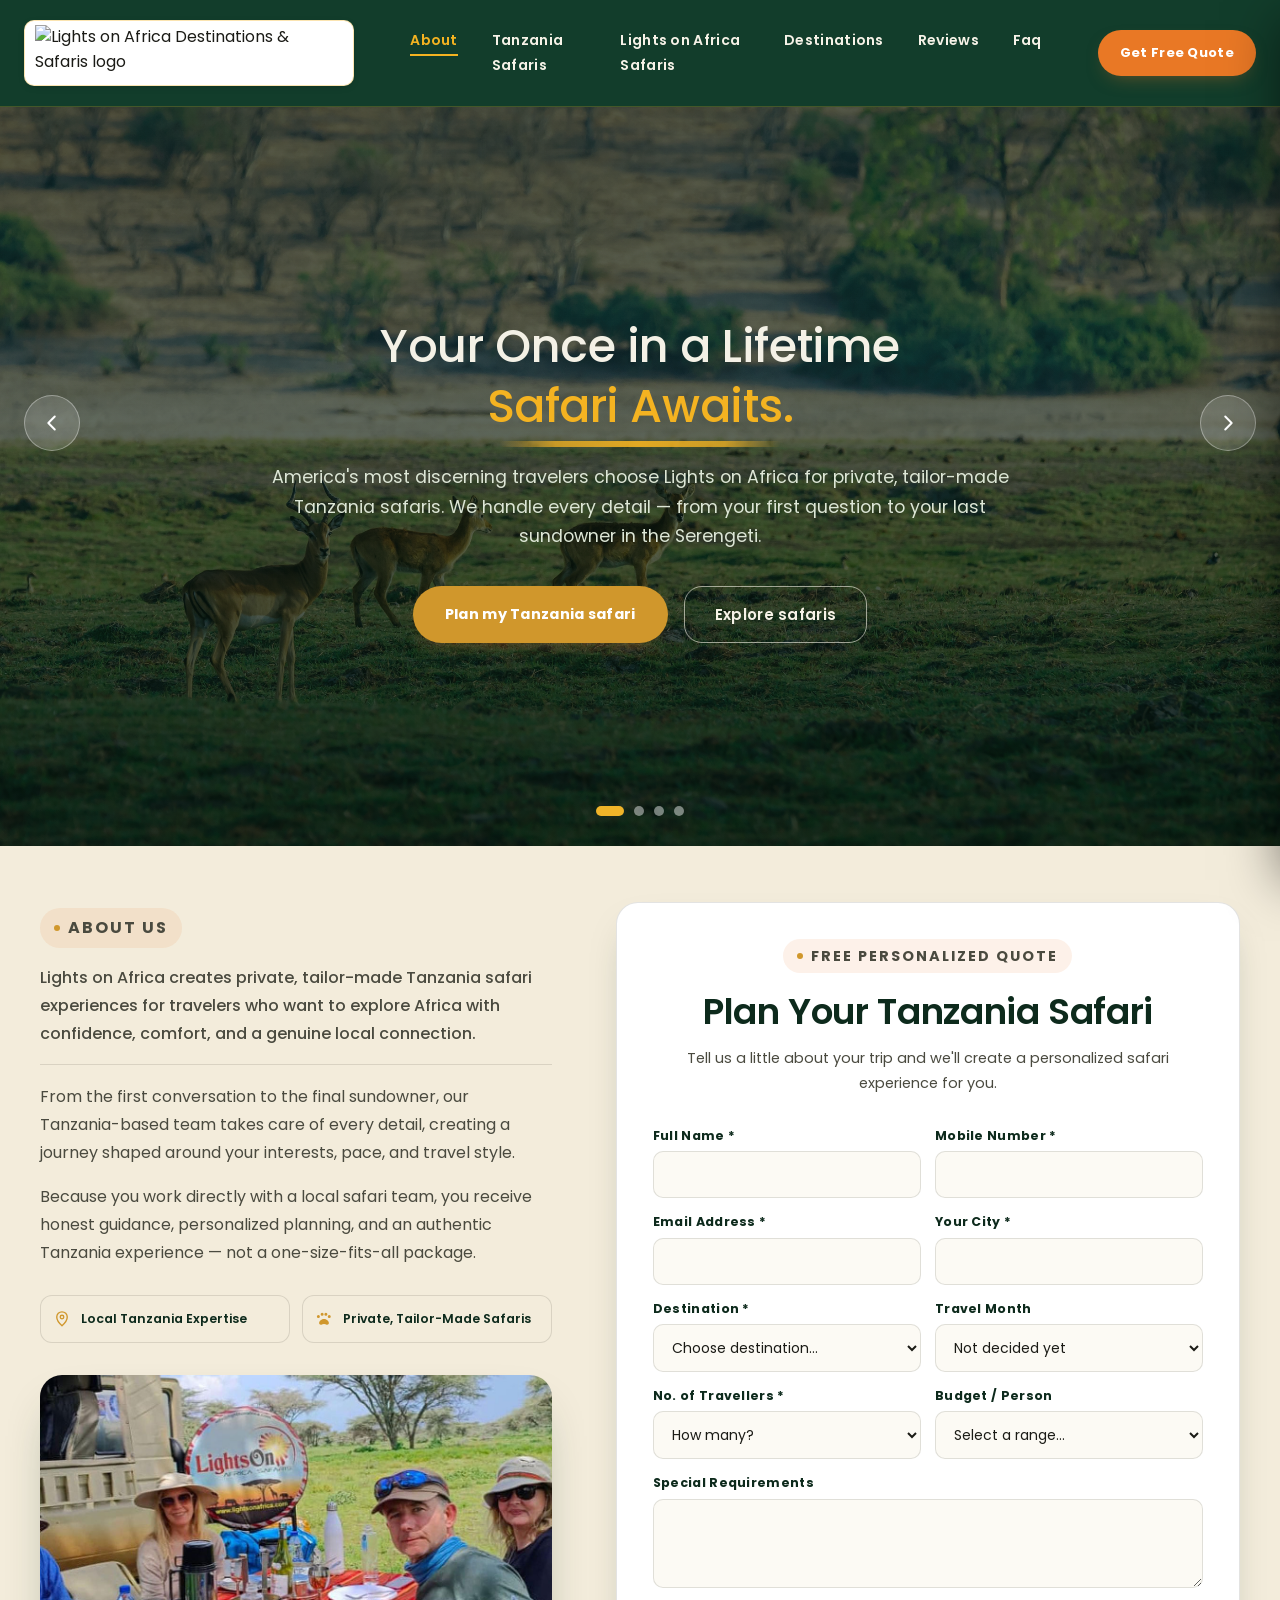
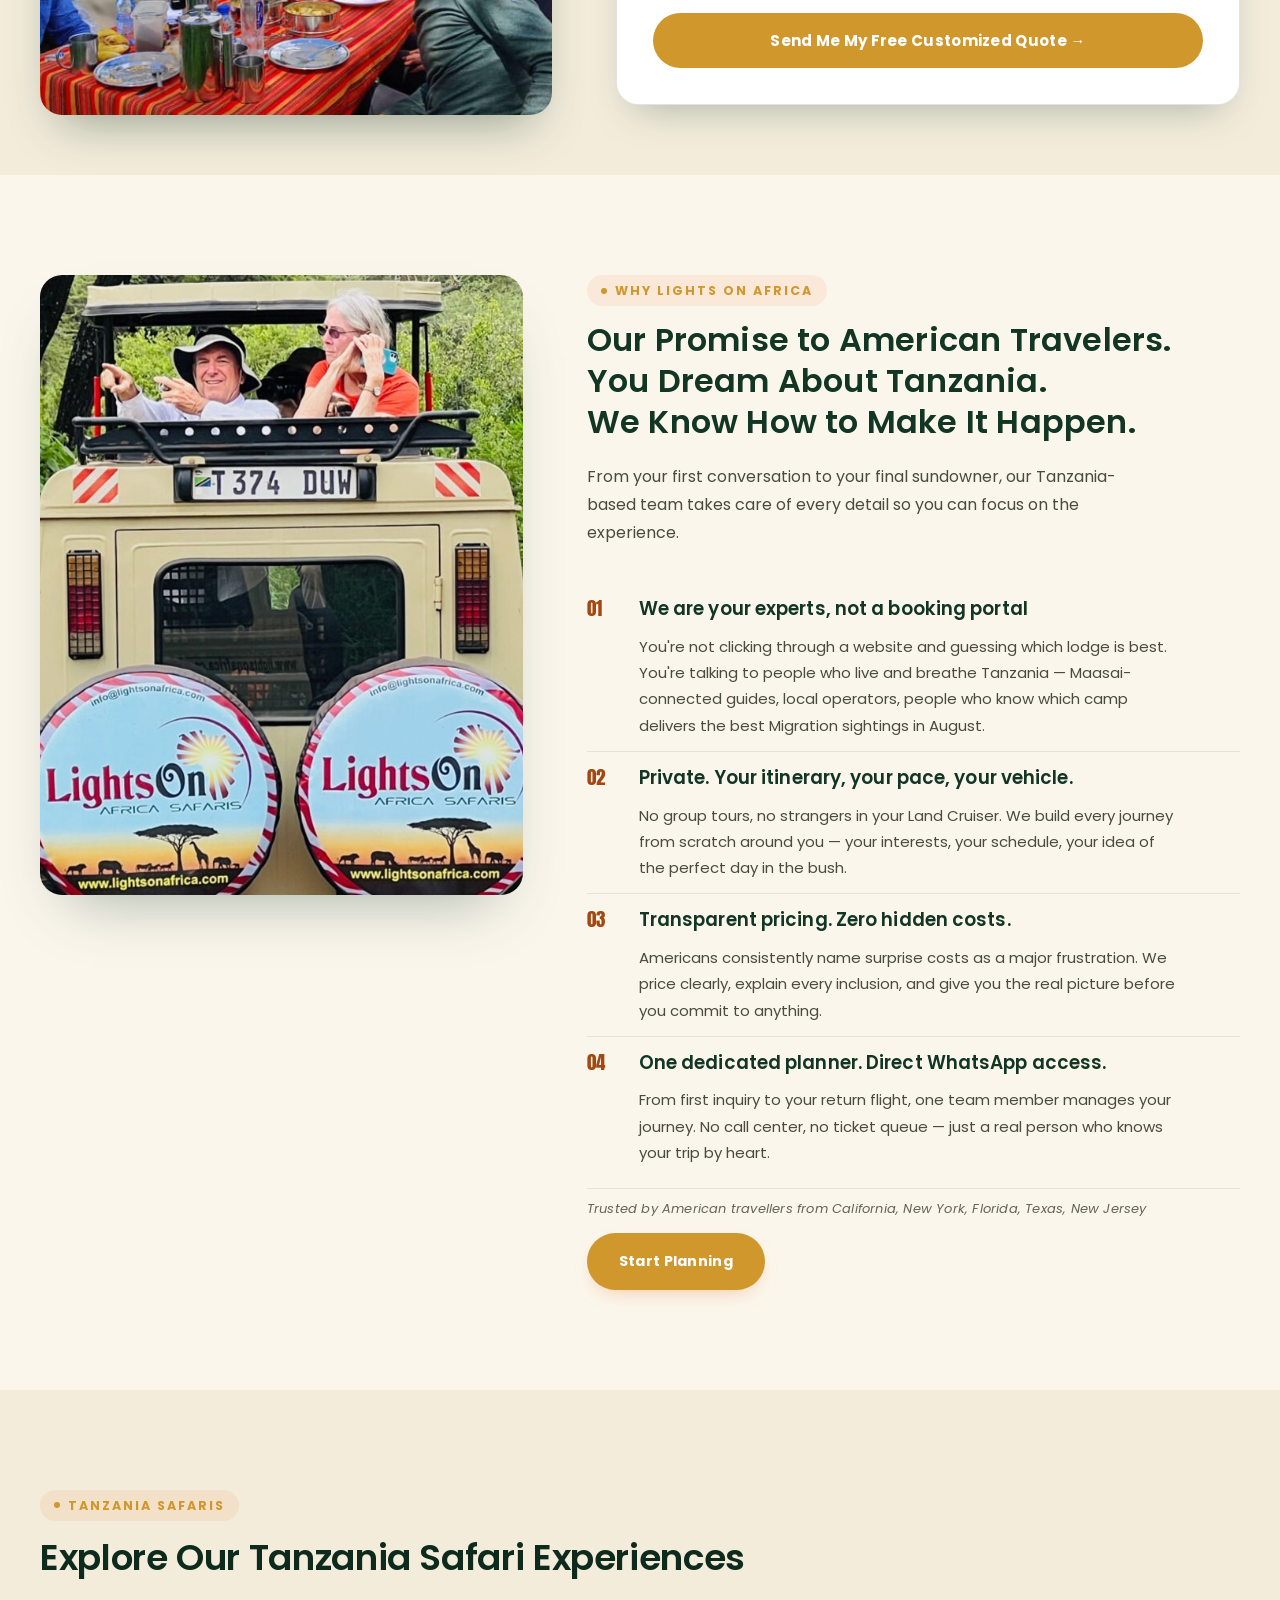
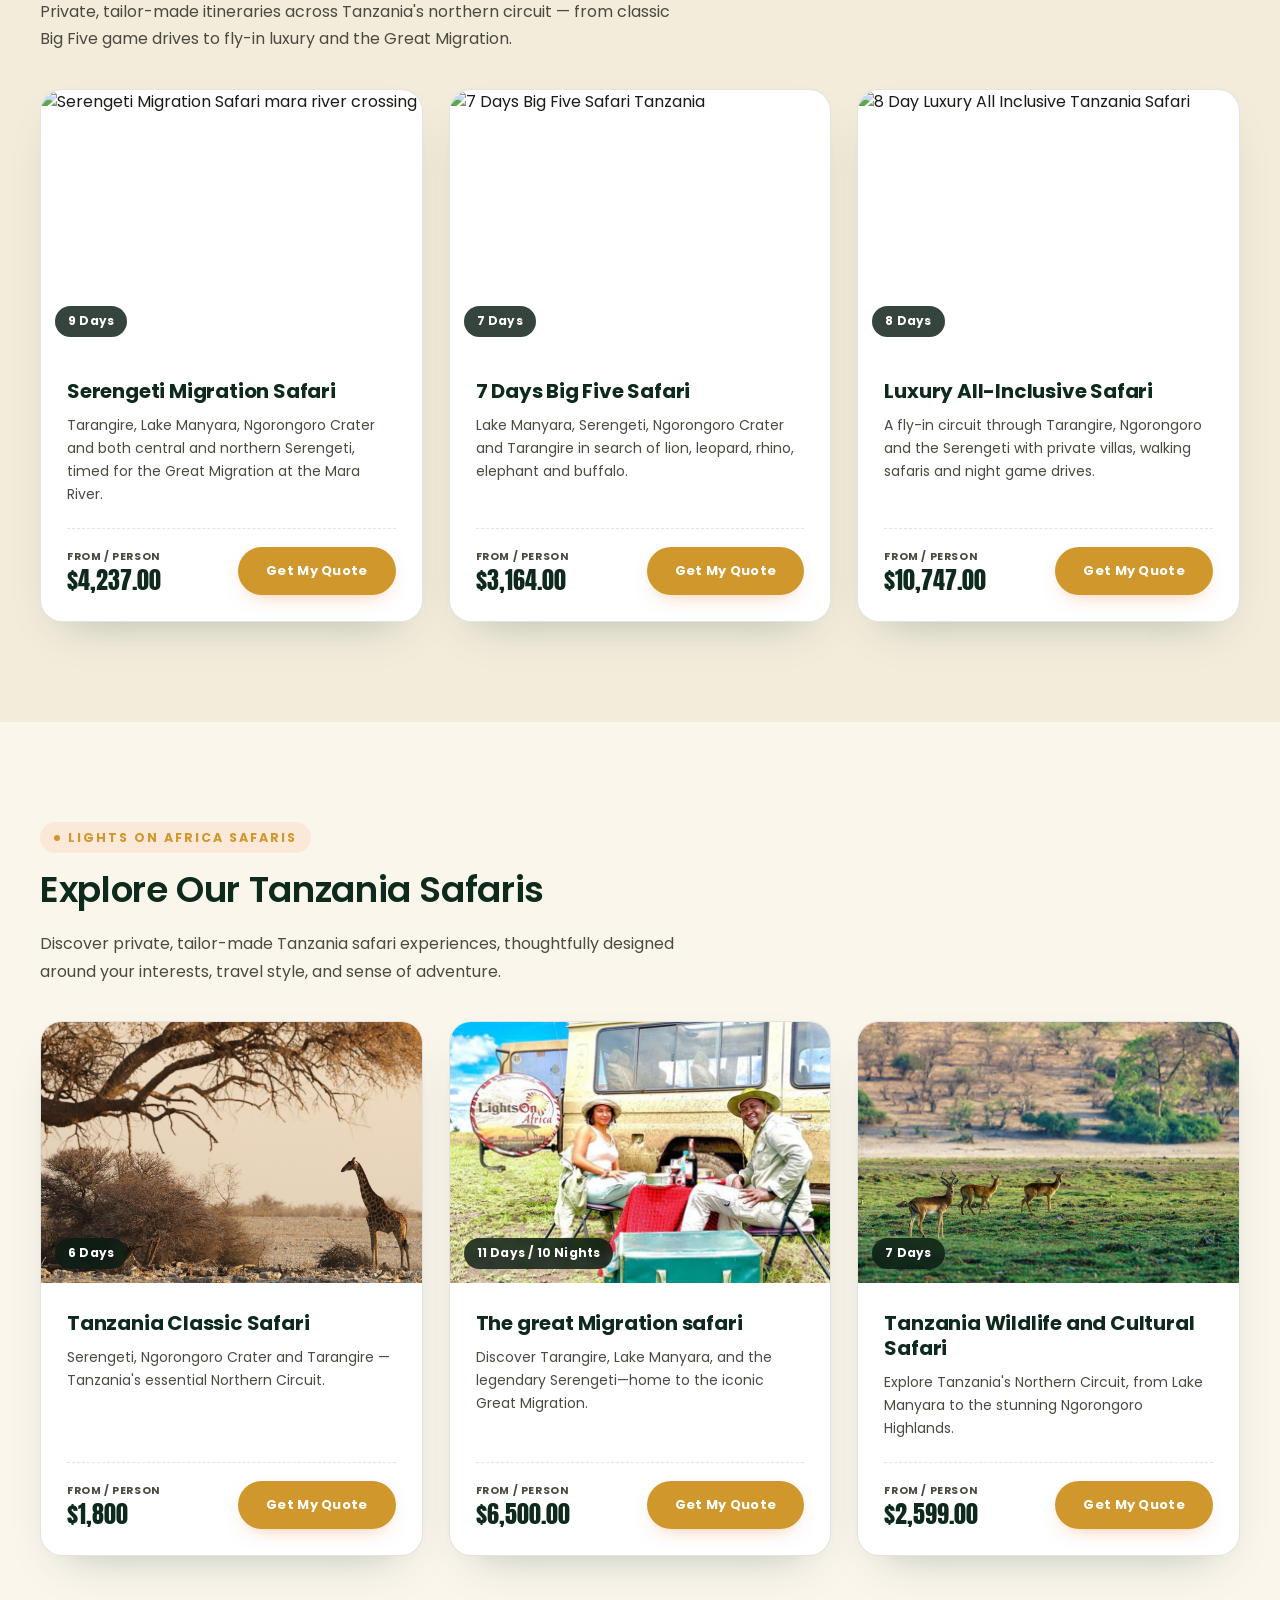
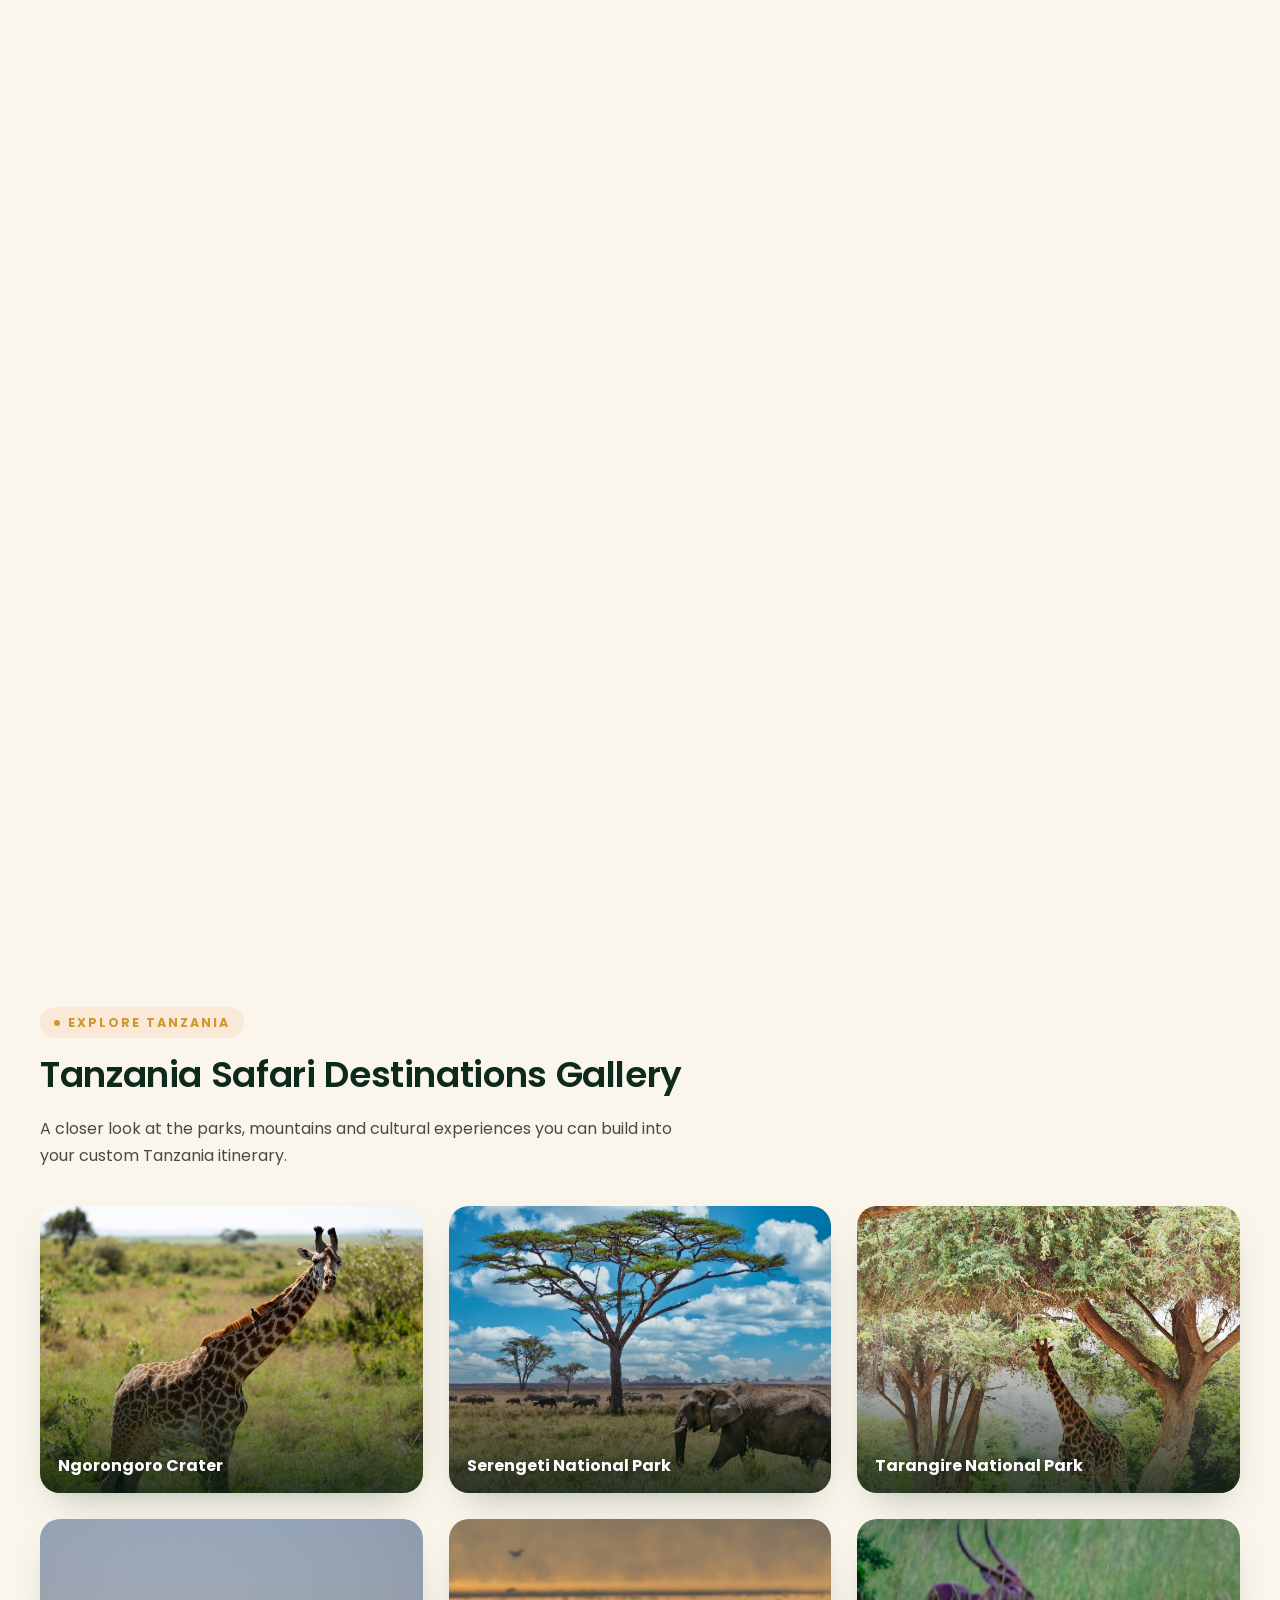
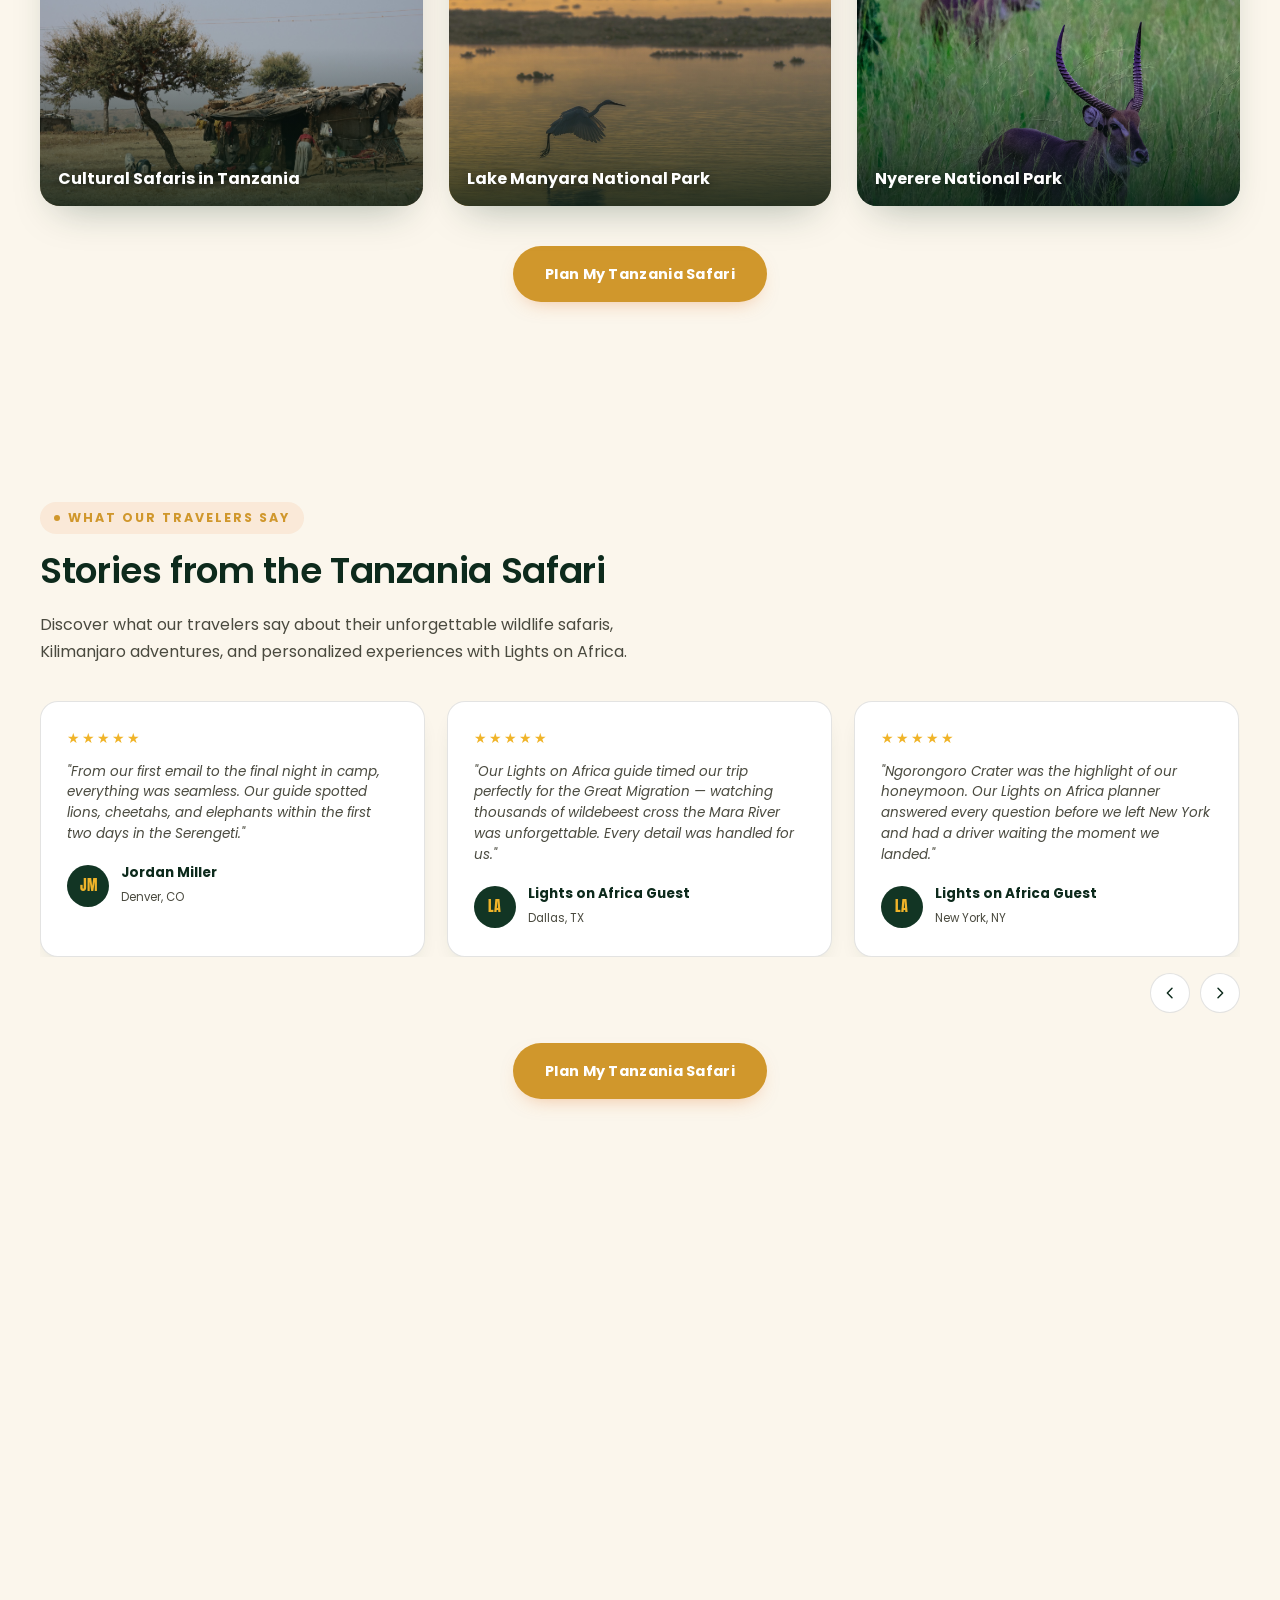
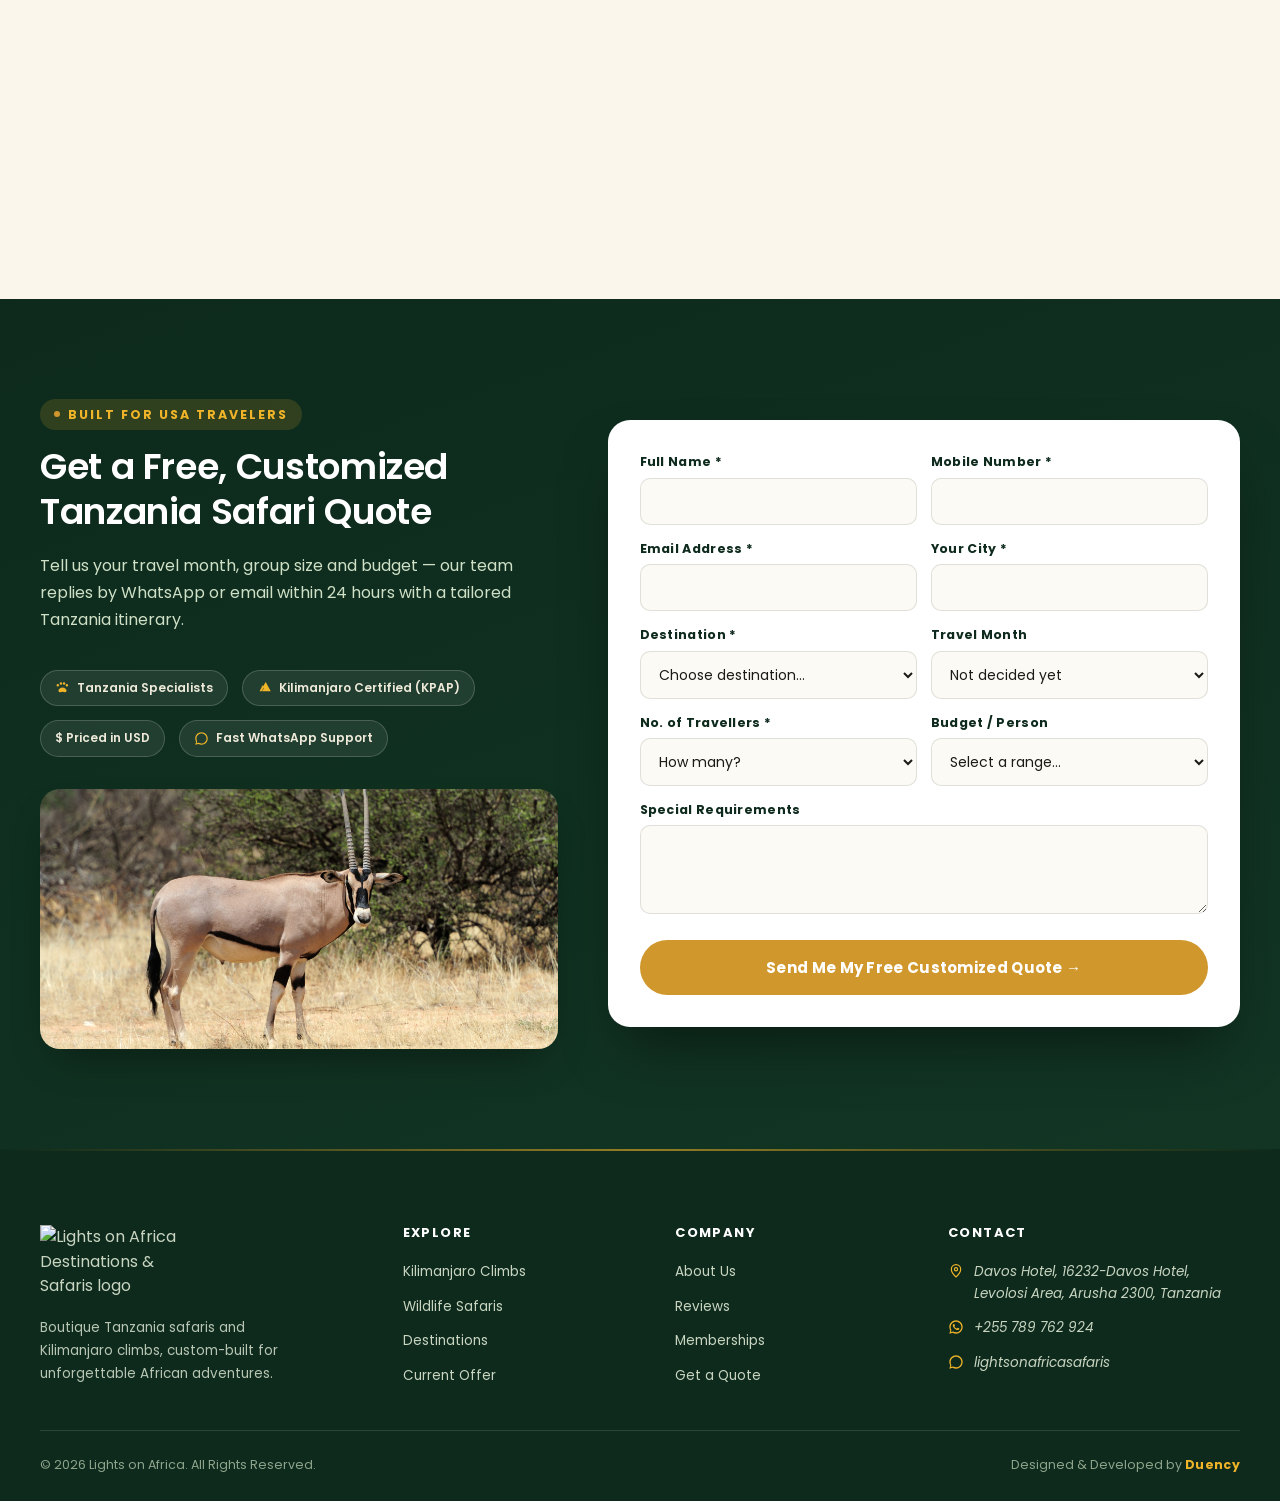
==== index.html @ 310e9a89 "Update LightsOnAfrica website" ====
<!doctype html>
<html lang="en">
  <head>
    <meta charset="UTF-8" />
    <meta name="viewport" content="width=device-width, initial-scale=1.0" />
    <title>
      Serengeti Pride Safaris — Tanzania Safari &amp; Kilimanjaro Adventures for
      USA Travelers
    </title>
    <meta
      name="description"
      content="Boutique Tanzania safaris and Mount Kilimanjaro climbs, custom-built for USA travelers. TATO & KPAP certified, 5.0 TripAdvisor rating, US Dollar pricing."
    />
    <link rel="preconnect" href="https://fonts.googleapis.com" />
    <link
      href="https://fonts.googleapis.com/css2?family=Anton&family=Cormorant+Garamond:ital,wght@0,500;0,600;0,700;1,500&family=Poppins:ital,wght@0,400;0,500;0,600;0,700;0,800;1,500&display=swap"
      rel="stylesheet"
    />
    <link rel="stylesheet" href="assets/css/style.css" />
    <link rel="stylesheet" href="assets/css/responsive.css" />
  </head>
  <body>
    <svg style="display: none" aria-hidden="true">
      <symbol id="icon-whatsapp" viewBox="0 0 24 24">
        <path
          fill="currentColor"
          d="M12.02 2C6.5 2 2 6.48 2 12c0 1.85.5 3.58 1.35 5.08L2 22l5.06-1.32A9.94 9.94 0 0 0 12.02 22C17.53 22 22 17.52 22 12S17.53 2 12.02 2Zm0 18.06c-1.6 0-3.1-.43-4.4-1.2l-.32-.19-3 .78.8-2.93-.21-.3A8.03 8.03 0 0 1 4 12c0-4.42 3.6-8.02 8.02-8.02S20.04 7.58 20.04 12s-3.6 8.06-8.02 8.06Zm4.42-6.03c-.24-.12-1.43-.7-1.65-.79-.22-.08-.38-.12-.54.12-.16.24-.62.79-.76.95-.14.16-.28.18-.52.06-.24-.12-1.02-.38-1.94-1.2-.72-.64-1.2-1.43-1.34-1.67-.14-.24-.02-.37.1-.49.11-.11.24-.28.36-.42.12-.14.16-.24.24-.4.08-.16.04-.3-.02-.42-.06-.12-.54-1.3-.74-1.78-.19-.46-.39-.4-.54-.4h-.46c-.16 0-.42.06-.64.3-.22.24-.84.82-.84 2s.86 2.32.98 2.48c.12.16 1.7 2.6 4.12 3.64.58.25 1.03.4 1.38.51.58.18 1.11.16 1.53.1.47-.07 1.43-.58 1.63-1.15.2-.56.2-1.04.14-1.15-.06-.1-.22-.16-.46-.28Z"
        />
      </symbol>
      <symbol id="icon-chat" viewBox="0 0 24 24">
        <path
          fill="currentColor"
          d="M4 4h16a1 1 0 0 1 1 1v11a1 1 0 0 1-1 1H8l-4.5 4V6a2 2 0 0 1 1-1Z"
          opacity=".001"
        />
        <path
          fill="currentColor"
          d="M12.02 2C6.5 2 2 6.48 2 12c0 1.85.5 3.58 1.35 5.08L2 22l5.06-1.32A9.94 9.94 0 0 0 12.02 22C17.53 22 22 17.52 22 12S17.53 2 12.02 2Zm0 18.06c-1.6 0-3.1-.43-4.4-1.2l-.32-.19-3 .78.8-2.93-.21-.3A8.03 8.03 0 0 1 4 12c0-4.42 3.6-8.02 8.02-8.02S20.04 7.58 20.04 12s-3.6 8.06-8.02 8.06Z"
        />
      </symbol>
      <symbol id="icon-chevron-left" viewBox="0 0 24 24">
        <path
          fill="none"
          stroke="currentColor"
          stroke-width="2.2"
          stroke-linecap="round"
          stroke-linejoin="round"
          d="M15 5l-7 7 7 7"
        />
      </symbol>
      <symbol id="icon-chevron-right" viewBox="0 0 24 24">
        <path
          fill="none"
          stroke="currentColor"
          stroke-width="2.2"
          stroke-linecap="round"
          stroke-linejoin="round"
          d="M9 5l7 7-7 7"
        />
      </symbol>
      <symbol id="icon-chevron-down" viewBox="0 0 24 24">
        <path
          fill="none"
          stroke="currentColor"
          stroke-width="2.2"
          stroke-linecap="round"
          stroke-linejoin="round"
          d="M5 9l7 7 7-7"
        />
      </symbol>
      <symbol id="icon-paw" viewBox="0 0 24 24">
        <path
          fill="currentColor"
          d="M4.5 10.5a2 2 0 1 0 0-4 2 2 0 0 0 0 4Zm5-3a2 2 0 1 0 0-4 2 2 0 0 0 0 4Zm5 0a2 2 0 1 0 0-4 2 2 0 0 0 0 4Zm4.5 3a2 2 0 1 0 0-4 2 2 0 0 0 0 4ZM12 12c-3 0-6.5 2.3-6.5 5.3 0 1.7 1.4 2.7 3 2.2.9-.3 2.2-.8 3.5-.8s2.6.5 3.5.8c1.6.5 3-.5 3-2.2 0-3-3.5-5.3-6.5-5.3Z"
        />
      </symbol>
      <symbol id="icon-mountain" viewBox="0 0 24 24">
        <path
          fill="currentColor"
          d="M14 3 9.5 10.5l1.9 2.4L8 18h14L14 3Zm-6.2 7.9L4 18h3.4l3.6-6.1-3.2-4Z"
        />
      </symbol>
      <symbol id="icon-pin" viewBox="0 0 24 24">
        <path
          fill="none"
          stroke="currentColor"
          stroke-width="1.8"
          stroke-linecap="round"
          stroke-linejoin="round"
          d="M12 21s7-6.1 7-11.6A7 7 0 0 0 5 9.4C5 14.9 12 21 12 21Z"
        />
        <circle
          cx="12"
          cy="9.4"
          r="2.4"
          fill="none"
          stroke="currentColor"
          stroke-width="1.8"
        />
      </symbol>
      <symbol id="icon-phone" viewBox="0 0 24 24">
        <path
          fill="none"
          stroke="currentColor"
          stroke-width="1.8"
          stroke-linecap="round"
          stroke-linejoin="round"
          d="M6.6 3.8h3l1.4 4.2-2 1.6a11.4 11.4 0 0 0 5.4 5.4l1.6-2 4.2 1.4v3a2 2 0 0 1-2.2 2C10.5 20.4 3.6 13.5 4.6 6a2 2 0 0 1 2-2.2Z"
        />
      </symbol>
    </svg>
    <!-- ===================== HEADER ===================== -->
    <header class="site-header" id="siteHeader">
      <div class="nav wrap">
        <a href="#hero" class="logo">
          <img
            src="https://www.lightsonafrica.com/wp-content/themes/lightsonafrica/images/logo.png"
            alt="Lights on Africa Destinations & Safaris logo"
          />
        </a>
        <nav aria-label="Primary">
          <ul class="nav-links" id="navLinks">
            <li><a href="#why">About</a></li>
            <li><a href="#kilimanjaro">Tanzania Safaris</a></li>
            <li><a href="#safaris">Lights on Africa Safaris</a></li>
            <li><a href="#destinations">Destinations</a></li>
            <li><a href="#reviews">Reviews</a></li>
            <li><a href="#faq">Faq</a></li>
          </ul>
        </nav>
        <div class="nav-cta">
          <a class="btn btn-form" href="#quickform">Get Free Quote</a>
        </div>
        <button
          class="burger"
          id="burgerBtn"
          aria-label="Open menu"
          aria-expanded="false"
          aria-controls="mobileDrawer"
        >
          <span></span><span></span><span></span>
        </button>
      </div>
    </header>

    <div class="drawer-backdrop" id="drawerBackdrop"></div>
    <aside
      class="mobile-drawer"
      id="mobileDrawer"
      aria-label="Mobile navigation"
      aria-hidden="true"
    >
      <div class="drawer-head">
        <a href="#hero" class="logo drawer-logo">
          <img
            src="https://www.lightsonafrica.com/wp-content/themes/lightsonafrica/images/logo.png"
            alt="Lights on Africa Destinations & Safaris logo"
          />
        </a>
        <button class="drawer-close" id="drawerClose" aria-label="Close menu">
          <svg class="icon" aria-hidden="true" viewBox="0 0 24 24">
            <path
              fill="none"
              stroke="currentColor"
              stroke-width="2"
              stroke-linecap="round"
              d="M6 6l12 12M18 6L6 18"
            />
          </svg>
        </button>
      </div>
      <ul class="drawer-links">
        <li><a href="#why">About</a></li>
        <li><a href="#kilimanjaro">Tanzania Safaris</a></li>
        <li><a href="#safaris">Lights on Africa Safaris</a></li>
        <li><a href="#destinations">Destinations</a></li>
        <li><a href="#reviews">Reviews</a></li>
        <li><a href="#faq">Faq</a></li>
      </ul>
      <div class="drawer-divider"></div>
      <div class="drawer-cta">
        <a class="btn btn-form" href="#quickform">Get Free Quote</a>
      </div>
      <div class="drawer-contact">
        <p>
          <svg class="icon" aria-hidden="true">
            <use href="#icon-phone"></use></svg
          ><a href="https://wa.me/255789762924">+255 789 762 924</a>
        </p>
        <p>
          <svg class="icon" aria-hidden="true"><use href="#icon-pin"></use></svg
          >Davos Hotel, 16232-Davos Hotel, Levolosi Area, Arusha 2300, Tanzania
        </p>
      </div>
    </aside>

    <main>
      <!-- ===================== HERO ===================== -->
      <section class="hero hero-fullscreen" id="hero">
        <div class="hero-slider" id="heroSlider">
          <img
            class="hero-bg hero-slide is-active"
            src="./assets/images/Tanzania Wildlife and Cultural Safari.jpg"
            alt="Serengeti National Park, Tanzania"
            loading="eager"
          />
          <img
            class="hero-bg hero-slide"
            src="https://serengetipridesafaris.com/storage/images/safaris/cover_images/01K6YWP5AGEAVRTKY5RSYA1BEN.jpg"
            alt="Ngorongoro Crater, Tanzania"
            loading="lazy"
          />
          <img
            class="hero-bg hero-slide"
            src="./assets/images/Tanzania Classic Safari.jpg"
            alt="Mount Kilimanjaro, Tanzania"
            loading="lazy"
          />
          <img
            class="hero-bg hero-slide"
            src="./assets/images/Lemosho crater camp.jpg"
            alt="Tarangire National Park, Tanzania"
            loading="lazy"
          />
        </div>
        <div class="hero-overlay"></div>

        <button
          type="button"
          class="hero-arrow hero-arrow-prev"
          id="heroPrev"
          aria-label="Previous slide"
        >
          <svg class="icon" aria-hidden="true">
            <use href="#icon-chevron-left"></use>
          </svg>
        </button>
        <button
          type="button"
          class="hero-arrow hero-arrow-next"
          id="heroNext"
          aria-label="Next slide"
        >
          <svg class="icon" aria-hidden="true">
            <use href="#icon-chevron-right"></use>
          </svg>
        </button>

        <div class="wrap hero-center-wrap">
          <div class="hero-content">
            <h1 class="hero-title-editorial">
              Your Once in a Lifetime
              <!-- <span class="hero-title-line1">Your Once-in-a-Lifetime</span> -->
              <span class="hero-title-line2">
                Safari Awaits.
                <span class="hero-title-accent" aria-hidden="true"></span>
              </span>
            </h1>
            <p class="lead">
              America's most discerning travelers choose Lights on Africa for
              private, tailor-made Tanzania safaris. We handle every detail —
              from your first question to your last sundowner in the Serengeti.
            </p>
            <div class="cta-row">
              <a class="btn btn-form" href="#quickform">Plan my Tanzania safari</a>
              <a class="btn btn-outline" href="#packages">Explore safaris</a>
            </div>
          </div>
        </div>

        <div class="hero-dots" id="heroDots">
          <button
            type="button"
            class="hero-dot is-active"
            data-index="0"
            aria-label="Go to slide 1"
          ></button>
          <button
            type="button"
            class="hero-dot"
            data-index="1"
            aria-label="Go to slide 2"
          ></button>
          <button
            type="button"
            class="hero-dot"
            data-index="2"
            aria-label="Go to slide 3"
          ></button>
          <button
            type="button"
            class="hero-dot"
            data-index="3"
            aria-label="Go to slide 4"
          ></button>
        </div>
      </section>

      
      


      





      

      <!-- ===================== QUICK QUOTE FORM ===================== -->
      <section class="quick-form-section" id="quickform">
        <div class="wrap quick-form-grid">
          <div class="quick-about reveal">
            <p class="eyebrow">About Us</p>
            <p class="quick-about-lead">
              Lights on Africa creates private, tailor-made Tanzania safari
              experiences for travelers who want to explore Africa with
              confidence, comfort, and a genuine local connection.
            </p>
            <div class="quick-about-copy">
              <p>
                From the first conversation to the final sundowner, our
                Tanzania-based team takes care of every detail, creating a
                journey shaped around your interests, pace, and travel style.
              </p>
              <p>
                Because you work directly with a local safari team, you receive
                honest guidance, personalized planning, and an authentic
                Tanzania experience — not a one-size-fits-all package.
              </p>
            </div>
            <div class="quick-about-highlights">
              <div class="quick-about-highlight">
                <svg class="icon" aria-hidden="true">
                  <use href="#icon-pin"></use>
                </svg>
                <span>Local Tanzania Expertise</span>
              </div>
              <div class="quick-about-highlight">
                <svg class="icon" aria-hidden="true">
                  <use href="#icon-paw"></use>
                </svg>
                <span>Private, Tailor-Made Safaris</span>
              </div>
              <!-- <div class="quick-about-highlight">
          <svg class="icon" aria-hidden="true"><use href="#icon-chat"></use></svg>
          <span>Personalized Travel Planning</span>
        </div>
        <div class="quick-about-highlight">
          <svg class="icon" aria-hidden="true"><use href="#icon-mountain"></use></svg>
          <span>Authentic Safari Experiences</span>
        </div> -->
            </div>
            <div class="quick-about-visual">
              <img
                src="./assets/images/luxurious-image.jpg"
                alt="Safari guide leading a Tanzania game drive"
              />
            </div>
          </div>
          <div class="quick-form-card reveal">
            <p class="eyebrow">Free Personalized Quote</p>
            <h2 class="section-title center">Plan Your Tanzania Safari</h2>
            <p class="section-sub center">
              Tell us a little about your trip and we'll create a personalized
              safari experience for you.
            </p>

            <form id="quickLeadForm" novalidate>
              <div class="form-grid">
                <div class="field">
                  <label for="qf-name">Full Name *</label>
                  <input type="text" id="qf-name" name="name" required />
                  <div class="err-msg">Please enter your name</div>
                </div>

                <div class="field">
                  <label for="qf-phone">Mobile Number *</label>
                  <input type="tel" id="qf-phone" name="phone" required />
                  <div class="err-msg">Enter a valid phone number</div>
                </div>

                <div class="field">
                  <label for="qf-email">Email Address *</label>
                  <input type="email" id="qf-email" name="email" required />
                  <div class="err-msg">Enter a valid email</div>
                </div>

                <div class="field">
                  <label for="qf-city">Your City *</label>
                  <input type="text" id="qf-city" name="city" required />
                  <div class="err-msg">Please enter your city</div>
                </div>

                <div class="field">
                  <label for="qf-destination">Destination *</label>
                  <select id="qf-destination" name="destination" required>
                    <option value="">Choose destination...</option>
                    <option>Serengeti National Park</option>
                    <option>Ngorongoro Crater</option>
                    <option>Mount Kilimanjaro</option>
                    <option>Tarangire National Park</option>
                    <option>Lake Manyara National Park</option>
                    <option>Zanzibar Island</option>
                  </select>
                  <div class="err-msg">Please select a destination</div>
                </div>

                <div class="field">
                  <label for="qf-month">Travel Month</label>
                  <select id="qf-month" name="month" class="monthSelect">
                    <option value="">Not decided yet</option>
                  </select>
                </div>

                <div class="field">
                  <label for="qf-travellers">No. of Travellers *</label>
                  <select
                    id="qf-travellers"
                    name="travellers"
                    class="travellerSelect"
                    required
                  >
                    <option value="">How many?</option>
                  </select>
                  <div class="err-msg">Please select travelers</div>
                </div>

                <div class="field">
                  <label for="qf-budget">Budget / Person</label>
                  <select id="qf-budget" name="budget">
                    <option value="">Select a range...</option>
                    <option>$1,000 – $1,500</option>
                    <option>$1,500 – $3,000</option>
                    <option>$3,000 – $5,000</option>
                    <option>$5,000+</option>
                  </select>
                </div>

                <div class="field full">
                  <label for="qf-notes">Special Requirements</label>
                  <textarea id="qf-notes" name="notes" rows="3"></textarea>
                </div>
              </div>

              <button type="submit" class="form-submit">
                Send Me My Free Customized Quote →
              </button>

              <div class="form-error" id="quickError" role="alert"></div>
              <div class="form-success" id="quickSuccess" role="status">
                Thank you! Your enquiry has been received — expect a WhatsApp or
                email reply within 24 hours. 🇺🇸
              </div>
            </form>
          </div>
        </div>
      </section>

      <!-- ===================== WHY LIGHTS ON AFRICA ===================== -->
      <section class="reveal" id="why">
        <div class="wrap why-split">
          <div class="why-visual">
            <img
              src="./assets/images/Lights-on-Africa1.jpg"
              alt="Great Migration wildlife safari in Tanzania"
            />
          </div>
          <div class="why-content">
            <p class="eyebrow">Why Lights on Africa</p>
            <h3 class="why-heading">
              Our Promise to American Travelers.<br />
              You Dream About Tanzania.<br />
              We Know How to Make It Happen.
            </h3>
            <p class="section-sub why-lead">
              From your first conversation to your final sundowner, our
              Tanzania-based team takes care of every detail so you can focus on
              the experience.
            </p>

            <div class="why-benefits-list">
              <div class="why-benefit-row">
                <div class="num">01</div>
                <div>
                  <b>We are your experts, not a booking portal</b>
                  <p>
                    You're not clicking through a website and guessing which
                    lodge is best. You're talking to people who live and breathe
                    Tanzania — Maasai-connected guides, local operators, people
                    who know which camp delivers the best Migration sightings in
                    August.
                  </p>
                </div>
              </div>
              <div class="why-benefit-row">
                <div class="num">02</div>
                <div>
                  <b>Private. Your itinerary, your pace, your vehicle.</b>
                  <p>
                    No group tours, no strangers in your Land Cruiser. We build
                    every journey from scratch around you — your interests, your
                    schedule, your idea of the perfect day in the bush.
                  </p>
                </div>
              </div>
              <div class="why-benefit-row">
                <div class="num">03</div>
                <div>
                  <b>Transparent pricing. Zero hidden costs.</b>
                  <p>
                    Americans consistently name surprise costs as a major
                    frustration. We price clearly, explain every inclusion, and
                    give you the real picture before you commit to anything.
                  </p>
                </div>
              </div>
              <div class="why-benefit-row">
                <div class="num">04</div>
                <div>
                  <b>One dedicated planner. Direct WhatsApp access.</b>
                  <p>
                    From first inquiry to your return flight, one team member
                    manages your journey. No call center, no ticket queue — just
                    a real person who knows your trip by heart.
                  </p>
                </div>
              </div>
            </div>

            <p class="why-trusted">
              Trusted by American travellers from California, New York, Florida,
              Texas, New Jersey
            </p>

            <a class="btn btn-form why-cta" href="#quickform">Start Planning</a>
          </div>
        </div>
      </section>

      <!-- ===================== KILIMANJARO CLIMBS ===================== -->
      <section class="bg-alt reveal" id="kilimanjaro">
        <div class="wrap">
          <p class="eyebrow">Tanzania Safaris</p>
          <h2 class="section-title">Explore Our Tanzania Safari Experiences</h2>
          <p class="section-sub">
            Private, tailor-made itineraries across Tanzania's northern circuit
            — from classic Big Five game drives to fly-in luxury and the Great
            Migration.
          </p>
          <div class="pack-grid">
            <article class="pack-card">
              <div class="pack-img-wrap">
                <img
                  src="https://www.lightsonafrica.com/wp-content/uploads/2024/08/Serengeti-Migration-Safari.jpg"
                  alt="Serengeti Migration Safari mara river crossing"
                />
                <span class="pack-days">9 Days</span>
              </div>
              <div class="pack-body">
                <h3>Serengeti Migration Safari</h3>
                <p>
                  Tarangire, Lake Manyara, Ngorongoro Crater and both central
                  and northern Serengeti, timed for the Great Migration at the
                  Mara River.
                </p>
                <div class="pack-cta">
                  <div class="pack-price-inline">
                    <span class="pack-price-label">From / Person</span>
                    <span class="pack-price-value">$4,237.00</span>
                  </div>
                  <a class="btn btn-form" href="#quickform">Get My Quote</a>
                </div>
              </div>
            </article>
            <article class="pack-card">
              <div class="pack-img-wrap">
                <img
                  src="https://www.lightsonafrica.com/wp-content/uploads/2024/07/7-Days-Big-Five-Safari.jpg"
                  alt="7 Days Big Five Safari Tanzania"
                />
                <span class="pack-days">7 Days</span>
              </div>
              <div class="pack-body">
                <h3>7 Days Big Five Safari</h3>
                <p>
                  Lake Manyara, Serengeti, Ngorongoro Crater and Tarangire in
                  search of lion, leopard, rhino, elephant and buffalo.
                </p>
                <div class="pack-cta">
                  <div class="pack-price-inline">
                    <span class="pack-price-label">From / Person</span>
                    <span class="pack-price-value">$3,164.00</span>
                  </div>
                  <a class="btn btn-form" href="#quickform">Get My Quote</a>
                </div>
              </div>
            </article>
            <article class="pack-card">
              <div class="pack-img-wrap">
                <img
                  src="https://www.lightsonafrica.com/wp-content/uploads/2024/08/lemala-nanyukie-bonfire-1200x600.jpg"
                  alt="8 Day Luxury All Inclusive Tanzania Safari"
                />
                <span class="pack-days">8 Days</span>
              </div>
              <div class="pack-body">
                <h3>Luxury All-Inclusive Safari</h3>
                <p>
                  A fly-in circuit through Tarangire, Ngorongoro and the
                  Serengeti with private villas, walking safaris and night game
                  drives.
                </p>
                <div class="pack-cta">
                  <div class="pack-price-inline">
                    <span class="pack-price-label">From / Person</span>
                    <span class="pack-price-value">$10,747.00</span>
                  </div>
                  <a class="btn btn-form" href="#quickform">Get My Quote</a>
                </div>
              </div>
            </article>
          </div>
        </div>
      </section>

      <!-- ===================== WILDLIFE SAFARIS ===================== -->
      <section class="reveal" id="safaris">
        <div class="wrap">
          <p class="eyebrow">Lights on Africa Safaris</p>
          <h2 class="section-title">Explore Our Tanzania Safaris</h2>
          <p class="section-sub">
            Discover private, tailor-made Tanzania safari experiences,
            thoughtfully designed around your interests, travel style, and sense
            of adventure.
          </p>
          <div class="pack-grid">
            <article class="pack-card">
              <div class="pack-img-wrap">
                <img
                  src="./assets/images/Tanzania Classic Safari.jpg"
                  alt="6 Days Tanzania Classic Safari"
                />
                <span class="pack-days">6 Days</span>
              </div>
              <div class="pack-body">
                <h3>Tanzania Classic Safari</h3>
                <p>
                  Serengeti, Ngorongoro Crater and Tarangire — Tanzania's
                  essential Northern Circuit.
                </p>
                <div class="pack-cta">
                  <div class="pack-price-inline">
                    <span class="pack-price-label">From / Person</span>
                    <span class="pack-price-value">$1,800</span>
                  </div>
                  <a class="btn btn-form" href="#quickform">Get My Quote</a>
                </div>
              </div>
            </article>
            <article class="pack-card">
              <div class="pack-img-wrap">
                <img
                  src="./assets/images/about-top.jpg"
                  alt="5 Days Kilimanjaro and Safari Combo"
                />
                <span class="pack-days">11 Days / 10 Nights</span>
              </div>
              <div class="pack-body">
                <h3>The great Migration safari</h3>
                <p>
                  Discover Tarangire, Lake Manyara, and the legendary
                  Serengeti—home to the iconic Great Migration.
                </p>
                <div class="pack-cta">
                  <div class="pack-price-inline">
                    <span class="pack-price-label">From / Person</span>
                    <span class="pack-price-value">$6,500.00</span>
                  </div>
                  <a class="btn btn-form" href="#quickform">Get My Quote</a>
                </div>
              </div>
            </article>
            <article class="pack-card">
              <div class="pack-img-wrap">
                <img
                  src="./assets/images/Tanzania Wildlife and Cultural Safari.jpg"
                  alt="Materuni Waterfall and Coffee Tour day trip"
                />
                <span class="pack-days">7 Days</span>
              </div>
              <div class="pack-body">
                <h3>Tanzania Wildlife and Cultural Safari</h3>
                <p>
                  Explore Tanzania's Northern Circuit, from Lake Manyara to the
                  stunning Ngorongoro Highlands.
                </p>
                <div class="pack-cta">
                  <div class="pack-price-inline">
                    <span class="pack-price-label">From / Person</span>
                    <span class="pack-price-value">$2,599.00</span>
                  </div>
                  <a class="btn btn-form" href="#quickform">Get My Quote</a>
                </div>
              </div>
            </article>
          </div>
        </div>
      </section>

      <!-- ===================== DESTINATIONS ===================== -->
      <section class="bg-alt reveal" id="destinations">
        <div class="wrap">
          <p class="eyebrow">Where You'll Go</p>
          <h2 class="section-title">Top Tanzania Destinations</h2>
          <p class="section-sub">
            Every stop below can be built into your custom Tanzania itinerary.
          </p>
          <div class="slider">
            <div class="slider-track" id="trackDest">
              <article class="dest-card">
                <img
                  src="./assets/images/Arusha National Park.jpg"
                  alt="Arusha National Park"
                />
                <div class="dest-card-overlay"></div>
                <span class="dest-card-name">Arusha National Park</span>
              </article>
              <article class="dest-card">
                <img
                  src="./assets/images/img20.jpg"
                  alt="Great Wildebeest Migration in Tanzania"
                />
                <div class="dest-card-overlay"></div>
                <span class="dest-card-name">Great Wildebeest Migration</span>
              </article>
              <article class="dest-card">
                <img
                  src="./assets/images/Lake Manyara National Park.jpg"
                  alt="Elephants on safari in Tanzania"
                />
                <div class="dest-card-overlay"></div>
                <span class="dest-card-name">Lake Manyara National Park</span>
              </article>
              <article class="dest-card">
                <img
                  src="./assets/images/Tarangire National Park.jpg"
                  alt="Tarangire National Park"
                />
                <div class="dest-card-overlay"></div>
                <span class="dest-card-name">Tarangire National Park</span>
              </article>
              <article class="dest-card">
                <img
                  src="./assets/images/Mount Kilimanjaro.jpg"
                  alt="Zebras migrating across Tanzania plains"
                />
                <div class="dest-card-overlay"></div>
                <span class="dest-card-name">Mount Kilimanjaro</span>
              </article>
              <article class="dest-card">
                <img
                  src="./assets/images/Zanzibar Island.jpg"
                  alt="Zanzibar Tanzania"
                />
                <div class="dest-card-overlay"></div>
                <span class="dest-card-name">Zanzibar</span>
              </article>
              <article class="dest-card">
                <img
                  src="./assets/images/Ngorongoro Crater.jpg"
                  alt="Ngorongoro Crater Tanzania"
                />
                <div class="dest-card-overlay"></div>
                <span class="dest-card-name">Ngorongoro Crater</span>
              </article>
              <article class="dest-card">
                <img
                  src="./assets/images/Nyerere National Park.jpg"
                  alt="Nyerere National Park Tanzania"
                />
                <div class="dest-card-overlay"></div>
                <span class="dest-card-name">Nyerere National Park</span>
              </article>
              <article class="dest-card">
                <img
                  src="./assets/images/Serengeti National Park.jpg"
                  alt="Serengeti National Park Tanzania"
                />
                <div class="dest-card-overlay"></div>
                <span class="dest-card-name">Serengeti National Park</span>
              </article>
            </div>
          </div>
          <div class="slider-nav">
            <button
              type="button"
              onclick="slide('trackDest', -1)"
              aria-label="Previous destination"
            >
              <svg class="icon" aria-hidden="true">
                <use href="#icon-chevron-left"></use>
              </svg>
            </button>
            <button
              type="button"
              onclick="slide('trackDest', 1)"
              aria-label="Next destination"
            >
              <svg class="icon" aria-hidden="true">
                <use href="#icon-chevron-right"></use>
              </svg>
            </button>
          </div>
          <div class="dest-cta cta-row">
            <a class="btn btn-form" href="#quote">Plan My Trip</a>
          </div>
        </div>
      </section>

      <!-- ===================== DESTINATION GALLERY ===================== -->
      <section class="reveal" id="gallery">
        <div class="wrap">
          <p class="eyebrow">Explore Tanzania</p>
          <h2 class="section-title">Tanzania Safari Destinations Gallery</h2>
          <p class="section-sub">
            A closer look at the parks, mountains and cultural experiences you
            can build into your custom Tanzania itinerary.
          </p>
          <div class="gallery-grid">
            <article class="gallery-card">
              <img
                src="./assets/images/Ngorongoro Crater (2).jpg"
                alt="Ngorongoro Crater"
                loading="lazy"
              />
              <div class="dest-card-overlay"></div>
              <span class="dest-card-name">Ngorongoro Crater</span>
            </article>
            <article class="gallery-card">
              <img
                src="./assets/images/Serengeti National Park.jpg"
                alt="Serengeti National Park"
                loading="lazy"
              />
              <div class="dest-card-overlay"></div>
              <span class="dest-card-name">Serengeti National Park</span>
            </article>

            <article class="gallery-card">
              <img
                src="./assets/images/Tarangire National Park.jpg"
                alt="Tarangire National Park"
                loading="lazy"
              />
              <div class="dest-card-overlay"></div>
              <span class="dest-card-name">Tarangire National Park</span>
            </article>

            <article class="gallery-card">
              <img
                src="./assets/images/Lake Eyasi Cultural Tour.jpg"
                alt="Cultural safari experience in Tanzania"
                loading="lazy"
              />
              <div class="dest-card-overlay"></div>
              <span class="dest-card-name">Cultural Safaris in Tanzania</span>
            </article>

            <article class="gallery-card">
              <img
                src="./assets/images/Lake Manyara National Park.jpg"
                alt="Lake Manyara National Park"
                loading="lazy"
              />
              <div class="dest-card-overlay"></div>
              <span class="dest-card-name">Lake Manyara National Park</span>
            </article>

            <article class="gallery-card">
              <img
                src="./assets/images/Nyerere National Park.jpg"
                alt="Nyerere National Park"
                loading="lazy"
              />
              <div class="dest-card-overlay"></div>
              <span class="dest-card-name">Nyerere National Park</span>
            </article>
          </div>
          <div class="gallery-cta cta-row">
            <a class="btn btn-form" href="#quote">Plan My Tanzania Safari</a>
          </div>
        </div>
      </section>

      <!-- ===================== REVIEWS ===================== -->
      <section class="reveal" id="reviews">
        <div class="wrap">
          <p class="eyebrow">What Our Travelers Say</p>
          <h2 class="section-title">Stories from the Tanzania Safari</h2>
          <p class="section-sub">
            Discover what our travelers say about their unforgettable wildlife
            safaris, Kilimanjaro adventures, and personalized experiences with
            Lights on Africa.
          </p>
          <div class="slider">
            <div class="testi-track" id="trackTesti">
              <article class="testi-card">
                <div class="stars" aria-label="5 out of 5 stars">★★★★★</div>
                <p>
                  "From our first email to the final night in camp, everything
                  was seamless. Our guide spotted lions, cheetahs, and elephants
                  within the first two days in the Serengeti."
                </p>
                <div class="testi-person">
                  <div class="avatar">JM</div>
                  <div><b>Jordan Miller</b><span>Denver, CO</span></div>
                </div>
              </article>
              <article class="testi-card">
                <div class="stars" aria-label="5 out of 5 stars">★★★★★</div>
                <p>
                  "Our Lights on Africa guide timed our trip perfectly for the
                  Great Migration — watching thousands of wildebeest cross the
                  Mara River was unforgettable. Every detail was handled for
                  us."
                </p>
                <div class="testi-person">
                  <div class="avatar">LA</div>
                  <div>
                    <b>Lights on Africa Guest</b><span>Dallas, TX</span>
                  </div>
                </div>
              </article>
              <article class="testi-card">
                <div class="stars" aria-label="5 out of 5 stars">★★★★★</div>
                <p>
                  "Ngorongoro Crater was the highlight of our honeymoon. Our
                  Lights on Africa planner answered every question before we
                  left New York and had a driver waiting the moment we landed."
                </p>
                <div class="testi-person">
                  <div class="avatar">LA</div>
                  <div>
                    <b>Lights on Africa Guest</b><span>New York, NY</span>
                  </div>
                </div>
              </article>
              <article class="testi-card">
                <div class="stars" aria-label="5 out of 5 stars">★★★★★</div>
                <p>
                  "Everything about our Tarangire and Serengeti safari was
                  private and tailor-made — our own vehicle, our own pace, and a
                  guide who knew exactly where to find the best sightings."
                </p>
                <div class="testi-person">
                  <div class="avatar">LA</div>
                  <div>
                    <b>Lights on Africa Guest</b><span>Seattle, WA</span>
                  </div>
                </div>
              </article>
            </div>
          </div>
          <div class="slider-nav">
            <button
              type="button"
              onclick="slide('trackTesti', -1)"
              aria-label="Previous review"
            >
              <svg class="icon" aria-hidden="true">
                <use href="#icon-chevron-left"></use>
              </svg>
            </button>
            <button
              type="button"
              onclick="slide('trackTesti', 1)"
              aria-label="Next review"
            >
              <svg class="icon" aria-hidden="true">
                <use href="#icon-chevron-right"></use>
              </svg>
            </button>
          </div>
          <div class="testi-cta cta-row">
            <a class="btn btn-form" href="#quote">Plan My Tanzania Safari</a>
          </div>
        </div>
      </section>

      <!-- ===================== FAQ ===================== -->
      <section class="bg-alt reveal" id="faq">
        <div class="wrap">
          <p class="eyebrow eyebrow-center">Common Questions</p>
          <h2 class="section-title center">Tanzania Safari FAQs</h2>
          <div class="faq-list">
            <article class="faq-item">
              <button type="button" class="faq-q" aria-expanded="false">
                <span>What makes a Lights on Africa safari different?</span>
                <svg class="icon faq-icon" aria-hidden="true">
                  <use href="#icon-chevron-down"></use>
                </svg>
              </button>
              <div class="faq-a">
                <p>
                  Lights on Africa creates private, tailor-made Tanzania safaris
                  designed around your interests, travel style, and schedule.
                  Our Tanzania-based team handles the details and helps you
                  experience the country with knowledgeable local guides and
                  carefully selected accommodations.
                </p>
              </div>
            </article>
            <article class="faq-item">
              <button type="button" class="faq-q" aria-expanded="false">
                <span
                  >Can you create a private, custom Tanzania safari
                  itinerary?</span
                >
                <svg class="icon faq-icon" aria-hidden="true">
                  <use href="#icon-chevron-down"></use>
                </svg>
              </button>
              <div class="faq-a">
                <p>
                  Yes. Every itinerary can be customized around your preferred
                  destinations, travel dates, safari duration, accommodation
                  style, and interests. Whether you want to explore the
                  Serengeti, visit the Ngorongoro Crater, or combine wildlife
                  with other experiences, we can help design your journey.
                </p>
              </div>
            </article>
            <article class="faq-item">
              <button type="button" class="faq-q" aria-expanded="false">
                <span>What destinations can I visit on a Tanzania safari?</span>
                <svg class="icon faq-icon" aria-hidden="true">
                  <use href="#icon-chevron-down"></use>
                </svg>
              </button>
              <div class="faq-a">
                <p>
                  Depending on your interests and itinerary, you can explore
                  destinations such as Serengeti National Park, Ngorongoro
                  Crater, Tarangire National Park, Lake Manyara, Mount
                  Kilimanjaro, and other remarkable areas of Tanzania.
                </p>
              </div>
            </article>
            <article class="faq-item">
              <button type="button" class="faq-q" aria-expanded="false">
                <span
                  >How far in advance should I plan my Tanzania safari?</span
                >
                <svg class="icon faq-icon" aria-hidden="true">
                  <use href="#icon-chevron-down"></use>
                </svg>
              </button>
              <div class="faq-a">
                <p>
                  We recommend starting your planning several months in advance,
                  especially for peak travel seasons and popular accommodations.
                  This gives our team more flexibility to secure suitable
                  lodges, camps, guides, and travel arrangements for your
                  preferred dates.
                </p>
              </div>
            </article>
            <article class="faq-item">
              <button type="button" class="faq-q" aria-expanded="false">
                <span
                  >How do I start planning my safari with Lights on
                  Africa?</span
                >
                <svg class="icon faq-icon" aria-hidden="true">
                  <use href="#icon-chevron-down"></use>
                </svg>
              </button>
              <div class="faq-a">
                <p>
                  Simply get in touch with our team through the inquiry form or
                  WhatsApp. Share your preferred travel dates, group size,
                  interests, and approximate budget, and we’ll help you begin
                  creating a personalized Tanzania safari itinerary.
                </p>
              </div>
            </article>
          </div>
        </div>
      </section>

      <!-- ===================== MAIN QUOTE FORM ===================== -->
      <section class="quote-section" id="quote">
        <div class="wrap quote-inner">
          <div>
            <p class="eyebrow eyebrow-dark">Built For USA Travelers</p>
            <h2 class="section-title">
              Get a Free, Customized Tanzania Safari Quote
            </h2>
            <p class="section-sub">
              Tell us your travel month, group size and budget — our team
              replies by WhatsApp or email within 24 hours with a tailored
              Tanzania itinerary.
            </p>
            <div class="quote-badges">
              <span
                ><svg class="icon" aria-hidden="true">
                  <use href="#icon-paw"></use></svg
                >Tanzania Specialists</span
              >
              <span
                ><svg class="icon" aria-hidden="true">
                  <use href="#icon-mountain"></use></svg
                >Kilimanjaro Certified (KPAP)</span
              >
              <span>$ Priced in USD</span>
              <span
                ><svg class="icon" aria-hidden="true">
                  <use href="#icon-chat"></use></svg
                >Fast WhatsApp Support</span
              >
            </div>
            <div class="quote-visual">
              <img
                src="assets/images/148.jpg"
                alt="Safari guide and jeep on a Tanzania game drive"
              />
              <!-- <span class="quote-visual-badge"
                >Trusted by 500+ USA Travelers</span
              > -->
            </div>
          </div>
          <div class="quote-form-card">
            <form id="mainQuoteForm" novalidate>
              <div class="form-grid">
                <div class="field">
                  <label for="mq-name">Full Name *</label>
                  <input type="text" id="mq-name" name="name" required />
                  <div class="err-msg">Please enter your name</div>
                </div>
                <div class="field">
                  <label for="mq-phone">Mobile Number *</label>
                  <input type="tel" id="mq-phone" name="phone" required />
                  <div class="err-msg">Enter a valid phone number</div>
                </div>
                <div class="field">
                  <label for="mq-email">Email Address *</label>
                  <input type="email" id="mq-email" name="email" required />
                  <div class="err-msg">Enter a valid email</div>
                </div>
                <div class="field">
                  <label for="mq-city">Your City *</label>
                  <input type="text" id="mq-city" name="city" required />
                  <div class="err-msg">Please enter your city</div>
                </div>
                <div class="field">
                  <label for="mq-destination">Destination *</label>
                  <select id="mq-destination" name="destination" required>
                    <option value="">Choose destination...</option>
                    <option>Serengeti National Park</option>
                    <option>Ngorongoro Crater</option>
                    <option>Mount Kilimanjaro</option>
                    <option>Tarangire National Park</option>
                    <option>Lake Manyara National Park</option>
                    <option>Zanzibar Island</option>
                  </select>
                  <div class="err-msg">Please select a destination</div>
                </div>
                <div class="field">
                  <label for="mq-month">Travel Month</label>
                  <select id="mq-month" name="month" class="monthSelect">
                    <option value="">Not decided yet</option>
                  </select>
                </div>
                <div class="field">
                  <label for="mq-travellers">No. of Travellers *</label>
                  <select
                    id="mq-travellers"
                    name="travellers"
                    class="travellerSelect"
                    required
                  >
                    <option value="">How many?</option>
                  </select>
                  <div class="err-msg">Please select travelers</div>
                </div>
                <div class="field">
                  <label for="mq-budget">Budget / Person</label>
                  <select id="mq-budget" name="budget">
                    <option value="">Select a range...</option>

                    <option>$1,000 – $1,500</option>
                    <option>$1,500 – $3,000</option>
                    <option>$3,000 – $5,000</option>
                    <option>$5,000+</option>
                  </select>
                </div>
                <div class="field full">
                  <label for="mq-notes">Special Requirements</label>
                  <textarea id="mq-notes" name="notes" rows="3"></textarea>
                </div>
              </div>
              <button type="submit" class="form-submit">
                Send Me My Free Customized Quote →
              </button>
              <div class="form-error" id="mainError" role="alert"></div>
              <div class="form-success" id="mainSuccess" role="status">
                Thank you! Your enquiry has been received — expect a WhatsApp or
                email reply within 24 hours. 🇺🇸
              </div>
            </form>
          </div>
        </div>
      </section>

      <!-- ===================== OFFER ===================== -->
      <!-- <section id="offer" class="offer-wrap">
        <div class="offer-section reveal wrap">
          <div class="offer-grid">
            <div>
              <p class="offer-badge">Limited Spots For USA Travelers</p>
              <h2>Book in Advance &amp; Save on Your Tanzania Trip</h2>
              <p>
                We take on a limited number of groups each month so every
                traveler gets a properly customized trip and dedicated support.
                Several dates in the coming months are already reserved.
              </p>
              <div class="offer-points">
                <div>Save up to 15% with advance booking</div>
                <div>Limited monthly departure slots</div>
                <div>Free date changes up to 30 days before departure</div>
              </div>
              <div class="countdown">
                <div><b id="cdDays">--</b><span>Days</span></div>
                <div><b id="cdHours">--</b><span>Hours</span></div>
                <div><b id="cdMins">--</b><span>Mins</span></div>
                <div><b id="cdSecs">--</b><span>Secs</span></div>
              </div>
            </div>
            <div class="offer-form-card">
              <h3>Reserve My Advance Booking Discount</h3>
              <form id="offerForm" novalidate>
                <div class="form-grid">
                  <div class="field full">
                    <label for="of-name">Full Name *</label>
                    <input type="text" id="of-name" name="name" required />
                    <div class="err-msg">Please enter your name</div>
                  </div>
                  <div class="field full">
                    <label for="of-phone">Phone / WhatsApp *</label>
                    <input type="tel" id="of-phone" name="phone" required />
                    <div class="err-msg">Enter a valid phone number</div>
                  </div>
                  <div class="field full">
                    <label for="of-month">Preferred Travel Month *</label>
                    <select
                      id="of-month"
                      name="month"
                      class="monthSelect"
                      required
                    >
                      <option value="">Select month</option>
                    </select>
                    <div class="err-msg">Please select a month</div>
                  </div>
                </div>
                <button type="submit" class="form-submit">
                  Claim My Discount →
                </button>
                <div class="form-success" id="offerSuccess" role="status">
                  Slot request received! Our team will confirm your discount
                  shortly. 🇺🇸
                </div>
              </form>
            </div>
          </div>
        </div>
      </section> -->
    </main>

    <!-- ===================== FOOTER ===================== -->
    <footer class="site-footer">
      <div class="wrap">
        <div class="foot-grid">
          <div>
            <a href="#hero" class="foot-logo-link">
              <img
                class="foot-logo-img"
                src="https://www.lightsonafrica.com/wp-content/themes/lightsonafrica/images/logo.png"
                alt="Lights on Africa Destinations & Safaris logo"
              />
            </a>
            <p class="foot-desc">
              Boutique Tanzania safaris and Kilimanjaro climbs, custom-built for
              unforgettable African adventures.
            </p>
          </div>
          <div>
            <h2>Explore</h2>
            <ul>
              <li><a href="#kilimanjaro">Kilimanjaro Climbs</a></li>
              <li><a href="#safaris">Wildlife Safaris</a></li>
              <li><a href="#destinations">Destinations</a></li>
              <li><a href="#offer">Current Offer</a></li>
            </ul>
          </div>
          <div>
            <h2>Company</h2>
            <ul>
              <li><a href="#why">About Us</a></li>
              <li><a href="#reviews">Reviews</a></li>
              <li><a href="#trust">Memberships</a></li>
              <li><a href="#quote">Get a Quote</a></li>
            </ul>
          </div>
          <div>
            <h2>Contact</h2>
            <address>
              <ul class="foot-contact">
                <li>
                  <svg class="icon" aria-hidden="true">
                    <use href="#icon-pin"></use></svg
                  ><span>
                    Davos Hotel, 16232-Davos Hotel, Levolosi Area, Arusha 2300,
                    Tanzania
                  </span>
                </li>
                <li>
                  <svg class="icon" aria-hidden="true">
                    <use href="#icon-whatsapp"></use></svg
                  ><span
                    ><a href="https://wa.me/255789762924"
                      >+255 789 762 924</a
                    ></span
                  >
                </li>
                <li>
                  <svg class="icon" aria-hidden="true">
                    <use href="#icon-chat"></use></svg
                  ><span
                    ><a href="skype:lightsonafricasafaris?chat"
                      >lightsonafricasafaris</a
                    ></span
                  >
                </li>
              </ul>
            </address>
          </div>
        </div>
        <!-- <div class="foot-bottom">
          <span>© 2026 Lights on Africa. All Rights Reserved.</span>
          <span>Designed &amp; Developed by <span class="brand-credit">Duency</span></span>
        </div> -->
        <div class="foot-bottom">
          <span>© 2026 Lights on Africa. All Rights Reserved.</span>
          <span>
            Designed &amp; Developed by
            <a
              href="https://duency.com"
              class="brand-credit"
              target="_blank"
              rel="noopener noreferrer"
            >
              Duency
            </a>
          </span>
        </div>
      </div>
    </footer>

    <script src="assets/js/main.js"></script>
  </body>
</html>
---- assets/css/style.css ----
/* ==========================================================
   Serengeti Pride Safaris — USA Travelers Landing Page
   Base stylesheet (non-responsive). Responsive overrides in responsive.css
   ========================================================== */

/* ---------- Global ---------- */
:root {
  --forest: #123524;
  --forest-2: #1b4a34;
  --forest-3: #0d2a1c;
  --green: #6ba53a;
  --green-dark: #4e8129;
  /* --sunset: #e8792b; */
  --sunset: #d0972c;
  --sunset-dark: #d0972c;
  --gold: #f0b429;
  --cream: #fbf6ec;
  --cream-2: #f3ecdb;
  --charcoal: #1b1b16;
  --ink-soft: #4a4a3f;
  --white: #ffffff;
  --line: rgba(27, 27, 22, 0.12);
  --radius: 18px;
  --shadow: 0 18px 40px -18px rgba(18, 53, 36, 0.35);
}

* {
  box-sizing: border-box;
  margin: 0;
  padding: 0;
}
html {
  scroll-behavior: smooth;
}
body {
  font-family: "Poppins", Arial, sans-serif;
  color: var(--charcoal);
  background: var(--cream);
  line-height: 1.55;
  overflow-x: hidden;
}
h1,
h2,
h3,
h4 {
  font-family: "Poppins", Arial, sans-serif;
  font-weight: 600;
  letter-spacing: -0.01em;
  line-height: 1.25;
  text-transform: none;
}
a {
  text-decoration: none;
  color: inherit;
}
a:hover {
  color: var(--gold);
}
img {
  display: block;
  max-width: 100%;
}
ul {
  list-style: none;
}
button {
  font-family: inherit;
}

.wrap {
  max-width: 1280px;
  margin: 0 auto;
  padding: 0 clamp(20px, 4vw, 40px);
}

.eyebrow {
  display: inline-flex;
  align-items: center;
  gap: 8px;
  font-size: 12.5px;
  font-weight: 700;
  letter-spacing: 2px;
  text-transform: uppercase;
  color: var(--sunset-dark);
  background: rgba(232, 121, 43, 0.1);
  padding: 6px 14px;
  border-radius: 999px;
  margin-bottom: 14px;
}
.eyebrow::before {
  content: "";
  width: 6px;
  height: 6px;
  border-radius: 50%;
  background: var(--sunset);
}
.eyebrow-dark {
  background: rgba(240, 180, 41, 0.15);
  color: var(--gold);
}
.eyebrow-center {
  display: table;
  margin-left: auto;
  margin-right: auto;
}

.section-title {
  font-size: clamp(28px, 4.2vw, 36px);
  font-weight: 600;
  color: var(--forest-3);
  margin-bottom: 18px;
}
.section-title.center {
  text-align: center;
  margin-left: auto;
  margin-right: auto;
}
.section-sub {
  font-size: 16px;
  line-height: 1.7;
  color: var(--ink-soft);
  max-width: 640px;
  margin-bottom: 36px;
  font-weight: 400;
}
.section-sub.center {
  margin-left: auto;
  margin-right: auto;
  text-align: center;
}

.btn {
  display: inline-flex;
  align-items: center;
  justify-content: center;
  gap: 9px;
  padding: 15px 30px;
  border-radius: 999px;
  font-weight: 700;
  font-size: 14.5px;
  letter-spacing: 0.3px;
  cursor: pointer;
  border: 2px solid transparent;
  transition: transform 0.3s ease, box-shadow 0.3s ease, background 0.3s ease, color 0.3s ease;
  white-space: nowrap;
}
.btn .icon {
  width: 17px;
  height: 17px;
  transition: transform 0.3s ease;
}
.btn:hover .icon {
  transform: translateX(2px);
}
.btn:focus-visible {
  outline: 2px solid var(--gold);
  outline-offset: 3px;
}
.btn:active {
  transform: translateY(0);
  box-shadow: none;
}
.btn-whatsapp {
  background: #1ebe58;
  color: #fff;
  box-shadow: 0 8px 20px -10px rgba(30, 190, 88, 0.5);
}
.btn-whatsapp:hover {
  background: #17a34a;
  transform: translateY(-2px);
  box-shadow: 0 14px 26px -12px rgba(23, 163, 74, 0.55);
}
.btn-whatsapp:hover .icon {
  transform: scale(1.1);
}
.btn-form {
  background: var(--sunset);
  color: #fff;
  box-shadow: 0 8px 20px -10px rgba(232, 121, 43, 0.5);
}
.btn-form:hover {
  background: var(--sunset-dark);
  transform: translateY(-2px);
  box-shadow: 0 14px 26px -12px rgba(199, 95, 23, 0.55);
}
.cta-row {
  display: flex;
  flex-wrap: wrap;
  gap: 14px;
}

.ph-img {
  width: 100%;
  height: 380px;
  object-fit: cover;
  border-radius: var(--radius);
  box-shadow: var(--shadow);
}

/* ---------- Header / Nav ---------- */
.site-header {
  position: fixed;
  top: 0;
  left: 0;
  right: 0;
  z-index: 1000;
  background: #123D2B;
  border-bottom: 1px solid rgba(244, 179, 33, 0.22);
  backdrop-filter: blur(10px);
  transition: box-shadow 0.35s ease, background 0.35s ease, padding 0.35s ease;
}
.site-header.scrolled {
  background: #123D2B;
  box-shadow: 0 10px 30px -14px rgba(0, 0, 0, 0.45);
}
.nav {
  display: flex;
  align-items: center;
  justify-content: space-between;
  padding: 20px 24px;
  transition: padding 0.35s ease;
}
.site-header.scrolled .nav {
  padding: 13px 24px;
}
.logo {
  display: inline-flex;
  align-items: center;
  justify-content: center;
  padding: 4px 10px;
  border-radius: 10px;
  background: #fff;
  border: 1px solid rgba(244, 179, 33, 0.35);
  box-shadow: 0 2px 8px -4px rgba(0, 0, 0, 0.35);
  transition: padding 0.35s ease;
}
.logo img {
  height: 56px;
  width: auto;
  display: block;
  transition: height 0.35s ease;
}
.site-header.scrolled .logo {
  padding: 3px 8px;
}
.site-header.scrolled .logo img {
  height: 46px;
}
.nav {
  gap: 56px;
}
.nav-links {
  display: flex;
  gap: 34px;
}
.nav-links a {
  position: relative;
  color: #F7F3E8;
  font-size: 14px;
  font-weight: 600;
  letter-spacing: 0.3px;
  padding: 6px 0;
}
.nav-links a::after {
  content: "";
  position: absolute;
  left: 0;
  bottom: 0;
  width: 0;
  height: 2px;
  background: #F4B321;
  transition: width 0.28s cubic-bezier(0.4, 0, 0.2, 1);
}
.nav-links a:hover {
  color: #F4B321;
}
.nav-links a:hover::after,
.nav-links a.active::after {
  width: 100%;
}
.nav-links a.active {
  color: #F4B321;
}
.nav-cta {
  display: flex;
  gap: 14px;
  align-items: center;
}
.nav-cta .btn {
  padding: 11px 20px;
  font-size: 13px;
}
.nav-cta .btn-form {
  background: #E97825;
  box-shadow: 0 8px 20px -10px rgba(233, 120, 37, 0.5);
}
.nav-cta .btn-form:hover {
  background: #C95D16;
  box-shadow: 0 14px 26px -12px rgba(201, 93, 22, 0.55);
}
.burger {
  display: none;
  flex-direction: column;
  gap: 5px;
  cursor: pointer;
  background: none;
  border: none;
  padding: 10px;
  border-radius: 8px;
  transition: background 0.25s ease;
}
.burger:hover,
.burger:focus-visible {
  background: rgba(255, 255, 255, 0.08);
  outline: none;
}
.burger span {
  width: 24px;
  height: 2.5px;
  background: #fff;
  border-radius: 2px;
}

/* ---------- Mobile drawer ---------- */
.drawer-backdrop {
  position: fixed;
  inset: 0;
  z-index: 1099;
  background: rgba(10, 26, 17, 0.55);
  backdrop-filter: blur(2px);
  opacity: 0;
  visibility: hidden;
  transition: opacity 0.3s ease, visibility 0.3s ease;
}
.drawer-backdrop.show {
  opacity: 1;
  visibility: visible;
}
.mobile-drawer {
  position: fixed;
  top: 0;
  right: 0;
  bottom: 0;
  z-index: 1100;
  width: 82%;
  max-width: 380px;
  background: var(--forest-3);
  box-shadow: -20px 0 50px -20px rgba(0, 0, 0, 0.5);
  transform: translateX(100%);
  transition: transform 0.3s ease;
  display: flex;
  flex-direction: column;
  padding: 22px 26px 30px;
  overflow-y: auto;
}
.mobile-drawer.open {
  transform: translateX(0);
}
.drawer-head {
  display: flex;
  align-items: center;
  justify-content: space-between;
  margin-bottom: 28px;
}
.drawer-logo {
  padding: 6px 12px;
}
.drawer-logo img {
  height: 40px;
}
.drawer-close {
  display: flex;
  align-items: center;
  justify-content: center;
  width: 40px;
  height: 40px;
  border-radius: 50%;
  border: none;
  background: rgba(255, 255, 255, 0.08);
  color: #efead9;
  cursor: pointer;
  transition: background 0.25s ease, transform 0.25s ease;
}
.drawer-close:hover {
  background: rgba(255, 255, 255, 0.16);
  transform: rotate(90deg);
}
.drawer-close .icon {
  width: 18px;
  height: 18px;
}
.drawer-links {
  display: flex;
  flex-direction: column;
  gap: 4px;
}
.drawer-links a {
  display: block;
  padding: 14px 4px;
  font-size: 17px;
  font-weight: 600;
  color: #efead9;
  border-bottom: 1px solid rgba(255, 255, 255, 0.08);
  transition: color 0.25s ease, padding-left 0.25s ease;
}
.drawer-links a:hover {
  color: var(--gold);
  padding-left: 8px;
}
.drawer-divider {
  height: 1px;
  background: rgba(255, 255, 255, 0.12);
  margin: 24px 0;
}
.drawer-cta {
  display: flex;
  flex-direction: column;
  gap: 12px;
}
.drawer-cta .btn {
  width: 100%;
}
.drawer-contact {
  margin-top: 26px;
  display: flex;
  flex-direction: column;
  gap: 12px;
}
.drawer-contact p {
  display: flex;
  align-items: center;
  gap: 10px;
  font-size: 13.5px;
  color: #b8c5b3;
}
.drawer-contact .icon {
  width: 16px;
  height: 16px;
  color: var(--gold);
  flex: none;
}
body.drawer-lock {
  overflow: hidden;
}

/* ---------- Hero ---------- */
.hero {
  position: relative;
  padding: 150px 0 90px;
  color: #fff;
  overflow: hidden;
}
.hero-slider {
  position: absolute;
  inset: 0;
  z-index: 0;
}
.hero-bg {
  position: absolute;
  inset: 0;
  width: 100%;
  height: 100%;
  object-fit: cover;
  z-index: 0;
}
.hero-slide {
  opacity: 0;
  transition: opacity 1.4s ease;
}
.hero-slide.is-active {
  opacity: 1;
}

/* ---------- Hero fullscreen slider ---------- */
.hero-fullscreen {
  min-height: 94vh;
  padding: 0;
  display: flex;
  align-items: center;
  justify-content: center;
}
.hero-fullscreen .hero-overlay {
  background: linear-gradient(
    180deg,
    rgba(9, 28, 19, 0.7) 0%,
    rgba(9, 28, 19, 0.62) 45%,
    rgba(6, 20, 13, 0.82) 100%
  );
}
.hero-center-wrap {
  position: relative;
  z-index: 2;
  width: 100%;
  display: flex;
  justify-content: center;
  align-items: center;
}
.hero-content {
  max-width: 750px;
  margin: calc(6vh + 60px) auto 0;
  display: flex;
  flex-direction: column;
  justify-content: center;
  align-items: center;
  text-align: center;
  opacity: 0;
  transform: translateY(28px);
  animation: heroFadeUp 0.9s ease 0.15s forwards;
}
@keyframes heroFadeUp {
  to {
    opacity: 1;
    transform: translateY(0);
  }
}
.hero-fullscreen h1 {
  font-size: clamp(34px, 6vw, 72px);
}
.hero-fullscreen .hero h1 em,
.hero-fullscreen h1 em {
  color: var(--sunset);
}
.hero-title-editorial {
  font-family: "Cormorant Garamond", "Poppins", serif;
  font-weight: 700;
  font-style: normal;
  text-transform: none;
  line-height: 1.12;
  
  letter-spacing: 0.3px;
  margin-bottom: 28px;
}
.hero-title-line1,
.hero-title-line2 {
  display: block;
}
.hero-title-line1 {
  color: #F7F3E8;
}
.hero-title-line2 {
  position: relative;
  display: inline-block;
  color: #F4B321;
}
.hero-title-accent {
  position: absolute;
  left: 4%;
  right: 4%;
  bottom: -10px;
  height: 6px;
  background: linear-gradient(
    90deg,
    rgba(244, 179, 33, 0) 0%,
    rgba(244, 179, 33, 0.75) 20%,
    rgba(244, 179, 33, 0.9) 50%,
    rgba(244, 179, 33, 0.75) 80%,
    rgba(244, 179, 33, 0) 100%
  );
  border-radius: 999px;
  filter: blur(0.4px);
}
.hero-fullscreen .lead {
  max-width: 700px;
  margin: 0 auto 36px;
  text-align: center;
}
.hero-fullscreen .cta-row {
  justify-content: center;
  flex-wrap: wrap;
  gap: 16px;
}
.btn-outline {
  display: inline-flex;
  align-items: center;
  justify-content: center;
  padding: 15px 30px;
  border-radius: var(--radius, 10px);
  border: 1.5px solid rgba(247, 243, 232, 0.6);
  color: #F7F3E8;
  font-weight: 600;
  font-size: 15px;
  background: transparent;
  transition: border-color 0.25s ease, background 0.25s ease, color 0.25s ease;
}
.btn-outline:hover {
  border-color: #F4B321;
  background: rgba(244, 179, 33, 0.12);
  color: #F4B321;
}

.hero-arrow {
  position: absolute;
  top: 50%;
  transform: translateY(-50%);
  z-index: 3;
  width: 56px;
  height: 56px;
  border-radius: 50%;
  background: rgba(255, 255, 255, 0.14);
  border: 1px solid rgba(255, 255, 255, 0.35);
  color: #fff;
  display: flex;
  align-items: center;
  justify-content: center;
  cursor: pointer;
  transition: transform 0.3s ease, background 0.3s ease;
}
.hero-arrow:hover {
  background: rgba(255, 255, 255, 0.28);
  transform: translateY(-50%) scale(1.08);
}
.hero-arrow .icon {
  width: 22px;
  height: 22px;
}
.hero-arrow-prev {
  left: 24px;
}
.hero-arrow-next {
  right: 24px;
}
.hero-dots {
  position: absolute;
  bottom: 30px;
  left: 0;
  right: 0;
  display: flex;
  justify-content: center;
  gap: 10px;
  z-index: 3;
}
.hero-dot {
  width: 10px;
  height: 10px;
  padding: 0;
  border: none;
  border-radius: 50%;
  background: rgba(255, 255, 255, 0.45);
  cursor: pointer;
  transition: all 0.3s ease;
}
.hero-dot.is-active {
  width: 28px;
  border-radius: 6px;
  background: var(--gold);
}
.hero-overlay {
  position: absolute;
  inset: 0;
  background: linear-gradient(
    160deg,
    rgba(13, 42, 28, 0.92) 0%,
    rgba(18, 53, 36, 0.88) 55%,
    rgba(27, 74, 52, 0.85) 100%
  );
  z-index: 1;
}
.hero-grid {
  display: grid;
  grid-template-columns: 1.1fr 0.9fr;
  gap: 50px;
  align-items: center;
  position: relative;
  z-index: 2;
}
.hero-eyebrow {
  display: inline-flex;
  align-items: center;
  gap: 8px;
  background: rgba(240, 180, 41, 0.15);
  border: 1px solid rgba(240, 180, 41, 0.4);
  color: var(--gold);
  font-size: 12.5px;
  font-weight: 700;
  letter-spacing: 2px;
  text-transform: uppercase;
  padding: 7px 16px;
  border-radius: 999px;
  margin-bottom: 26px;
}
.hero h1 {
  font-family: "Poppins", Arial, sans-serif;
  font-weight: 500;
  text-transform: none;
  font-size: clamp(32px, 4.6vw, 46px);
  line-height: 1.3;
  letter-spacing: -0.01em;
  color: #f4f1e6;
  margin-bottom: 26px;
}
.hero h1 em {
  display: inline-block;
  font-family: "Anton", Impact, sans-serif;
  font-style: normal;
  font-weight: 400;
  text-transform: uppercase;
  letter-spacing: 0.5px;
  line-height: 1.1;
  color: var(--gold);
}
.hero p.lead {
  font-size: 17.5px;
  line-height: 1.7;
  color: #dde6d6;
  max-width: 820px;
  margin-bottom: 34px;
  font-weight: 400;
}
.hero-stats {
  display: flex;
  gap: 28px;
  margin-top: 42px;
  flex-wrap: wrap;
}
.hero-stats div {
  border-left: 3px solid var(--gold);
  padding-left: 12px;
}
.hero-stats b {
  display: block;
  font-family: "Anton";
  font-size: 22px;
  color: #fff;
}
.hero-stats span {
  font-size: 12px;
  color: #c9d5c1;
}
.hero-visual {
  position: relative;
}
.hero-visual img {
  width: 100%;
  height: 420px;
  object-fit: cover;
  border-radius: var(--radius);
  box-shadow: var(--shadow);
}
.stamp {
  position: absolute;
  bottom: -26px;
  left: -26px;
  width: 110px;
  height: 110px;
  border-radius: 50%;
  background: var(--gold);
  color: var(--forest-3);
  display: flex;
  align-items: center;
  justify-content: center;
  text-align: center;
  font-family: "Anton";
  font-size: 12px;
  line-height: 1.3;
  box-shadow: 0 14px 30px -10px rgba(0, 0, 0, 0.5);
  border: 3px dashed rgba(27, 27, 22, 0.35);
  animation: spin 22s linear infinite;
  padding: 10px;
}
@keyframes spin {
  from {
    transform: rotate(0);
  }
  to {
    transform: rotate(360deg);
  }
}

/* ---------- Quick Quote Form ---------- */
.quick-form-section {
  background: var(--cream-2);
  padding: 56px 0 60px;
}
.quick-form-grid {
  display: grid;
  grid-template-columns: 0.82fr 1fr;
  gap: 64px;
  align-items: start;
}
.quick-about {
  padding-top: 6px;
}
.quick-about .section-title {
  margin-bottom: 18px;
}
.quick-about p {
  font-size: 16px;
  line-height: 1.75;
  color: var(--ink-soft);
  margin-bottom: 16px;
}
.quick-about p:last-child {
  margin-bottom: 0;
}
.quick-about-lead {
  font-size: 19px;
  line-height: 1.6;
  color: var(--forest-3);
  font-weight: 500;
  margin-bottom: 20px;
}
.quick-about-copy {
  padding-top: 18px;
  border-top: 1px solid var(--line);
}
.quick-about-highlights {
  display: grid;
  grid-template-columns: repeat(2, 1fr);
  row-gap: 16px;
  gap: 12px;
  margin-top: 28px;
}
.quick-about-highlight {
  display: flex;
  align-items: center;
  gap: 10px;
  background: var(--cream-2);
  border: 1px solid var(--line);
  border-radius: 12px;
  padding: 14px 12px;
  font-size: 12.5px;
  font-weight: 600;
  color: var(--forest-3);
  line-height: 1.35;
}
.quick-about-highlight .icon {
  flex: none;
  width: 18px;
  height: 18px;
  color: var(--sunset-dark);
}
.quick-about-visual {
  position: relative;
  margin-top: 32px;
  border-radius: 22px;
  overflow: hidden;
  box-shadow: 0 24px 50px -20px rgba(18, 53, 36, 0.45);
}
.quick-about-visual img {
  width: 100%;
  height: 340px;
  object-fit: cover;
  display: block;
  transition: transform 0.5s cubic-bezier(0.4, 0, 0.2, 1);
}
@media (hover: hover) {
  .quick-about-visual:hover img {
    transform: scale(1.04);
  }
}
.quick-about-badge {
  position: absolute;
  left: 16px;
  bottom: 16px;
  display: inline-flex;
  align-items: center;
  gap: 7px;
  background: rgba(18, 53, 36, 0.85);
  backdrop-filter: blur(4px);
  color: #fff;
  font-size: 12.5px;
  font-weight: 700;
  letter-spacing: 0.2px;
  padding: 9px 16px;
  border-radius: 999px;
  border: 1px solid rgba(240, 180, 41, 0.4);
  box-shadow: 0 14px 26px -12px rgba(0, 0, 0, 0.4);
}
.quick-about-badge .icon {
  width: 14px;
  height: 14px;
  flex: none;
}
.quick-form-grid .quick-form-card {
  max-width: none;
  margin: 0;
  transition: transform 0.35s ease, box-shadow 0.35s ease;
}
.quick-form-grid .quick-form-card:hover {
  transform: translateY(-4px);
  box-shadow: 0 26px 50px -20px rgba(18, 53, 36, 0.4);
}
.quick-form-card {
  max-width: 640px;
  margin: 0 auto;
  background: #fff;
  border-radius: 22px;
  box-shadow: var(--shadow);
  padding: 36px;
  text-align: center;
  border: 1px solid var(--line);
}
.quick-form-card h3 {
  font-size: 24px;
  font-weight: 600;
  color: var(--forest-3);
  margin-bottom: 8px;
}
.quick-form-card .eyebrow {
  margin-bottom: 16px;
}
.quick-form-card .section-title {
  margin-bottom: 12px;
}
.quick-form-card .section-sub {
  margin-left: auto;
  margin-right: auto;
  margin-bottom: 30px;
}
.quick-form-card p {
  color: var(--ink-soft);
  font-size: 14.5px;
  margin-bottom: 22px;
}
.form-grid {
  display: grid;
  grid-template-columns: 1fr 1fr;
  gap: 14px;
  text-align: left;
}
.form-grid .full {
  grid-column: 1/-1;
}
.field label {
  display: block;
  font-size: 12.5px;
  font-weight: 700;
  color: var(--forest-3);
  margin-bottom: 6px;
  letter-spacing: 0.3px;
}
.field input,
.field select,
.field textarea {
  width: 100%;
  padding: 12px 14px;
  border-radius: 10px;
  border: 1.5px solid var(--line);
  font-family: "Poppins", Arial, sans-serif;
  font-size: 14px;
  background: #fcfaf4;
  color: var(--charcoal);
}
.field input,
.field select,
.field textarea {
  transition: border-color 0.25s ease, background 0.25s ease, box-shadow 0.25s ease;
}
.field input:focus,
.field select:focus,
.field textarea:focus {
  outline: none;
  border-color: var(--green);
  background: #fff;
  box-shadow: 0 0 0 3px rgba(107, 165, 58, 0.15);
}
.field.error input,
.field.error select {
  border-color: #d64545;
  background: #fef3f2;
}
.err-msg {
  color: #d64545;
  font-size: 11.5px;
  margin-top: 4px;
  display: none;
}
.field.error .err-msg {
  display: block;
}
.form-submit {
  margin-top: 18px;
  width: 100%;
  padding: 16px;
  border: none;
  border-radius: 999px;
  background: var(--sunset);
  color: #fff;
  font-weight: 700;
  font-size: 15px;
  cursor: pointer;
  letter-spacing: 0.3px;
  transition: transform 0.3s ease, box-shadow 0.3s ease, background 0.3s ease;
}
.form-submit:hover {
  background: var(--sunset-dark);
  transform: translateY(-2px);
  box-shadow: 0 14px 26px -12px rgba(199, 95, 23, 0.55);
}
.form-submit:active {
  transform: translateY(0);
  box-shadow: none;
}
.form-submit:focus-visible {
  outline: 2px solid var(--gold);
  outline-offset: 3px;
}
.form-success {
  display: none;
  background: #eaf6ea;
  border: 1.5px solid #6ba53a;
  color: #2c5f1d;
  padding: 16px;
  border-radius: 12px;
  font-size: 14px;
  font-weight: 600;
  margin-top: 14px;
  opacity: 0;
  transform: translateY(-6px);
  transition: opacity 0.35s ease, transform 0.35s ease;
}
.form-success.show {
  display: block;
  opacity: 1;
  transform: translateY(0);
}
.form-error {
  display: none;
  background: #fef3f2;
  border: 1.5px solid #d64545;
  color: #a12b2b;
  padding: 16px;
  border-radius: 12px;
  font-size: 14px;
  font-weight: 600;
  margin-top: 14px;
  opacity: 0;
  transform: translateY(-6px);
  transition: opacity 0.35s ease, transform 0.35s ease;
}
.form-error.show {
  display: block;
  opacity: 1;
  transform: translateY(0);
}
.form-submit:disabled {
  opacity: 0.7;
  cursor: not-allowed;
  transform: none;
}

/* ---------- FAQ ---------- */
.faq-list {
  max-width: 820px;
  margin: 0 auto;
  display: flex;
  flex-direction: column;
  gap: 14px;
}
.faq-item {
  background: #fff;
  border-radius: 16px;
  border: 1px solid var(--line);
  box-shadow: 0 10px 22px -16px rgba(18, 53, 36, 0.2);
  overflow: hidden;
}
.faq-q {
  width: 100%;
  display: flex;
  align-items: center;
  justify-content: space-between;
  gap: 16px;
  padding: 20px 24px;
  background: none;
  border: none;
  cursor: pointer;
  text-align: left;
  font-family: "Poppins", Arial, sans-serif;
  font-size: 16px;
  font-weight: 600;
  color: var(--forest-3);
}
.faq-icon {
  width: 18px;
  height: 18px;
  flex: none;
  color: var(--sunset-dark);
  transition: transform 0.35s ease;
}
.faq-item.open .faq-icon {
  transform: rotate(180deg);
}
.faq-a {
  max-height: 0;
  overflow: hidden;
  opacity: 0;
  transition: max-height 0.4s ease, opacity 0.3s ease;
  padding: 0 24px;
}
.faq-item.open .faq-a {
  opacity: 1;
}
.faq-a p {
  padding-bottom: 22px;
  font-size: 14.5px;
  line-height: 1.7;
  color: var(--ink-soft);
  margin: 0;
}

/* ---------- Generic Section ---------- */
section {
  padding: 100px 0;
}
.bg-alt {
  background: var(--cream-2);
}
.reveal {
  opacity: 0;
  transform: translateY(24px);
  transition: opacity 0.7s ease, transform 0.7s ease;
}
.reveal.show {
  opacity: 1;
  transform: none;
}

/* ---------- About / Gateway ---------- */
.gateway-grid {
  display: grid;
  grid-template-columns: 0.95fr 1.05fr;
  gap: 56px;
  align-items: center;
}
.point-list {
  margin-top: 26px;
  display: grid;
  gap: 16px;
}
.point {
  display: flex;
  gap: 14px;
  align-items: flex-start;
}
.point .dot {
  flex: none;
  width: 34px;
  height: 34px;
  border-radius: 10px;
  background: var(--forest);
  color: var(--gold);
  display: flex;
  align-items: center;
  justify-content: center;
  font-weight: 800;
  font-size: 14px;
}
.point b {
  display: block;
  font-size: 15px;
  color: var(--forest-3);
  margin-bottom: 2px;
}
.point p {
  font-size: 13.5px;
  color: var(--ink-soft);
}

/* ---------- Packages (Kilimanjaro / Safaris) ---------- */
.pack-grid {
  display: grid;
  grid-template-columns: repeat(3, 1fr);
  gap: 26px;
}
.pack-card {
  background: #fff;
  border-radius: 22px;
  overflow: hidden;
  box-shadow: 0 20px 45px -26px rgba(18, 53, 36, 0.35);
  border: 1px solid var(--line);
  display: flex;
  flex-direction: column;
  transition: transform 0.4s cubic-bezier(0.4, 0, 0.2, 1), box-shadow 0.4s cubic-bezier(0.4, 0, 0.2, 1);
}
.pack-card:hover {
  transform: translateY(-6px);
  box-shadow: 0 30px 55px -24px rgba(18, 53, 36, 0.32);
}
.pack-card .pack-img-wrap {
  position: relative;
  overflow: hidden;
}
.pack-card img {
  width: 100%;
  height: 261px;
  object-fit: cover;
}
.pack-body {
  padding: 28px 26px 26px;
  flex: 1;
  display: flex;
  flex-direction: column;
}
.pack-days {
  position: absolute;
  bottom: 14px;
  left: 14px;
  z-index: 2;
  display: inline-block;
  background: rgba(9, 28, 19, 0.82);
  backdrop-filter: blur(3px);
  color: #fff;
  font-size: 12px;
  font-weight: 700;
  padding: 6px 13px;
  border-radius: 999px;
  letter-spacing: 0.2px;
  width: fit-content;
}
.pack-body h3 {
  font-size: 20px;
  color: var(--forest-3);
  margin-bottom: 10px;
  font-weight: 700;
}
.pack-body p {
  font-size: 14px;
  line-height: 1.65;
  color: var(--ink-soft);
  margin-bottom: 22px;
  flex: 1;
}
.pack-cta {
  display: flex;
  align-items: center;
  justify-content: space-between;
  gap: 14px;
  padding-top: 18px;
  margin-top: auto;
  border-top: 1px dashed var(--line);
}
.pack-price-inline {
  display: flex;
  flex-direction: column;
  gap: 2px;
}
.pack-price-label {
  font-size: 10.5px;
  font-weight: 700;
  letter-spacing: 0.6px;
  text-transform: uppercase;
  color: var(--ink-soft);
}
.pack-price-value {
  font-family: "Anton";
  font-size: 24px;
  color: var(--forest-3);
  line-height: 1.1;
}
.pack-cta .btn {
  flex: none;
  padding: 12px 26px;
  font-size: 13px;
}

/* ---------- Destination / Testimonial Sliders ---------- */
.slider {
  position: relative;
  overflow: hidden;
}
.slider-track {
  display: flex;
  gap: 20px;
  transition: transform 0.6s cubic-bezier(0.4, 0, 0.2, 1);
}
.dest-card {
  position: relative;
  flex: 0 0 260px;
  aspect-ratio: 3 / 4;
  border-radius: 20px;
  overflow: hidden;
  box-shadow: var(--shadow);
  transition: transform 0.4s cubic-bezier(0.4, 0, 0.2, 1), box-shadow 0.4s cubic-bezier(0.4, 0, 0.2, 1);
}
.dest-card:hover {
  transform: translateY(-6px);
  box-shadow: 0 20px 36px -16px rgba(18, 53, 36, 0.38);
}
.dest-card img {
  position: absolute;
  inset: 0;
  width: 100%;
  height: 100%;
  object-fit: cover;
  transition: transform 0.6s cubic-bezier(0.4, 0, 0.2, 1);
}
.dest-card:hover img {
  transform: scale(1.06);
}
.dest-card-overlay {
  position: absolute;
  inset: 0;
  background: linear-gradient(
    180deg,
    rgba(9, 28, 19, 0) 45%,
    rgba(9, 28, 19, 0.82) 100%
  );
}
.dest-card-name {
  position: absolute;
  left: 18px;
  right: 18px;
  bottom: 16px;
  z-index: 2;
  color: #fff;
  font-size: 16px;
  font-weight: 700;
  line-height: 1.3;
  text-shadow: 0 2px 10px rgba(0, 0, 0, 0.4);
}
.slider-nav {
  display: flex;
  gap: 10px;
  margin-top: 16px;
  justify-content: flex-end;
}
.slider-nav button {
  display: flex;
  align-items: center;
  justify-content: center;
  width: 40px;
  height: 40px;
  border-radius: 50%;
  border: 1.5px solid var(--line);
  background: #fff;
  cursor: pointer;
  color: var(--forest-3);
  transition: background 0.3s ease, color 0.3s ease, border-color 0.3s ease, transform 0.3s ease, box-shadow 0.3s ease;
}
.slider-nav button .icon {
  width: 16px;
  height: 16px;
}
.slider-nav button:hover {
  background: var(--forest);
  color: #fff;
  border-color: var(--forest);
  transform: translateY(-2px);
  box-shadow: 0 10px 20px -12px rgba(18, 53, 36, 0.5);
}
.slider-nav button:active {
  transform: translateY(0);
  box-shadow: none;
}
.slider-nav button:focus-visible {
  outline: 2px solid var(--gold);
  outline-offset: 2px;
}
.dest-cta {
  margin-top: 20px;
  justify-content: center;
}

/* ---------- Destination Gallery ---------- */
.gallery-grid {
  display: grid;
  grid-template-columns: repeat(3, 1fr);
  gap: 26px;
  margin-bottom: 40px;
}
.gallery-card {
  position: relative;
  border-radius: 20px;
  overflow: hidden;
  aspect-ratio: 4 / 3;
  box-shadow: var(--shadow);
  transition: transform 0.4s cubic-bezier(0.4, 0, 0.2, 1), box-shadow 0.4s cubic-bezier(0.4, 0, 0.2, 1);
}
.gallery-card:hover {
  transform: translateY(-6px);
  box-shadow: 0 20px 36px -16px rgba(18, 53, 36, 0.38);
}
.gallery-card img {
  position: absolute;
  inset: 0;
  width: 100%;
  height: 100%;
  object-fit: cover;
  transition: transform 0.6s cubic-bezier(0.4, 0, 0.2, 1);
}
.gallery-card:hover img {
  transform: scale(1.06);
}
.gallery-card-missing {
  background: var(--cream-2);
  border: 1.5px dashed var(--line);
  box-shadow: none;
}
.gallery-card-missing .dest-card-name {
  color: var(--forest-3);
  text-shadow: none;
}
.gallery-placeholder {
  position: absolute;
  inset: 0;
  display: flex;
  align-items: center;
  justify-content: center;
}
.gallery-placeholder span {
  font-size: 12.5px;
  font-weight: 700;
  letter-spacing: 0.4px;
  text-transform: uppercase;
  color: var(--ink-soft);
}
.gallery-cta {
  justify-content: center;
}

/* ---------- Why Lights on Africa ---------- */
.why-split {
  display: grid;
  grid-template-columns: 0.85fr 1.15fr;
  gap: 64px;
  align-items: start;
}
.why-visual {
  position: sticky;
  top: 120px;
}
.why-visual img {
  width: 100%;
  height: 620px;
  object-fit: cover;
  border-radius: 22px;
  box-shadow: 0 30px 60px -30px rgba(18, 61, 43, 0.4);
}
.why-eyebrow {
  text-transform: uppercase;
  font-size: 12.5px;
  font-weight: 700;
  letter-spacing: 2.4px;
  color: #A24812;
  margin-bottom: 16px;
}
.why-heading {
  font-family: "Poppins", serif;
  font-size: clamp(26px, 2.5vw, 32px);
  font-weight: 600;
  font-style: normal;
  color: var(--forest);
  line-height: 1.28;
  letter-spacing: 0.2px;
  margin: 0 0 20px;
  max-width: 600px;
}
.why-lead {
  max-width: 560px;
  color: var(--ink-soft);
  line-height: 1.75;
  margin-bottom: 48px;
}
.why-benefits-list {
  display: flex;
  flex-direction: column;
}
.why-benefit-row {
  display: grid;
  grid-template-columns: 38px 1fr;
  gap: 14px;
  padding: 12px 0;
  border-top: 1px solid rgba(18, 61, 43, 0.1);
}
.why-benefit-row:first-child {
  border-top: none;
  padding-top: 0;
}
.why-benefit-row .num {
  font-family: "Anton";
  font-size: 19px;
  font-weight: 400;
  color: #A24812;
  line-height: 1.4;
  letter-spacing: 0.5px;
}
.why-benefit-row b {
  display: block;
  font-size: 18.5px;
  font-weight: 600;
  letter-spacing: 0.1px;
  color: var(--forest);
  margin-bottom: 10px;
}
.why-benefit-row p {
  font-size: 15px;
  line-height: 1.75;
  color: var(--ink-soft);
  max-width: 540px;
}
.why-trusted {
  font-size: 13px;
  color: var(--ink-soft);
  opacity: 0.85;
  font-style: italic;
  letter-spacing: 0.2px;
  margin: 10px 0 10px;
  padding-top: 10px;
  border-top: 1px solid rgba(18, 61, 43, 0.1);
}
.why-cta {
  display: inline-flex;
  margin-top: 4px;
}
.why-intro {
  display: grid;
  grid-template-columns: 1.1fr 0.9fr;
  gap: 56px;
  align-items: center;
  margin-bottom: 56px;
}
.why-tagline {
  font-family: "Anton", Impact, sans-serif;
  text-transform: uppercase;
  letter-spacing: 0.4px;
  color: var(--sunset-dark);
  font-size: clamp(18px, 2.2vw, 23px);
  line-height: 1.3;
  margin-bottom: 18px;
}
.why-intro-visual img {
  width: 100%;
  height: 360px;
  object-fit: cover;
  border-radius: 22px;
  box-shadow: var(--shadow);
}
.why-cards-grid {
  display: grid;
  grid-template-columns: repeat(4, 1fr);
  gap: 22px;
}
.why-card {
  background: #fff;
  border-radius: 16px;
  padding: 20px;
  border: 1px solid var(--line);
  box-shadow: 0 10px 22px -16px rgba(18, 53, 36, 0.3);
  transition: transform 0.35s cubic-bezier(0.4, 0, 0.2, 1), box-shadow 0.35s cubic-bezier(0.4, 0, 0.2, 1);
}
.why-card:hover {
  transform: translateY(-5px);
  box-shadow: 0 18px 32px -18px rgba(18, 53, 36, 0.4);
}
.why-card .num {
  font-family: "Anton";
  font-size: 13px;
  color: var(--gold);
  background: var(--forest);
  width: 30px;
  height: 30px;
  border-radius: 8px;
  display: flex;
  align-items: center;
  justify-content: center;
  margin-bottom: 12px;
}
.why-card b {
  display: block;
  font-size: 14.5px;
  color: var(--forest-3);
  margin-bottom: 6px;
}
.why-card p {
  font-size: 12.5px;
  color: var(--ink-soft);
}

/* ---------- Steps / How To Plan ---------- */
.steps-grid {
  display: grid;
  grid-template-columns: repeat(3, 1fr);
  gap: 26px;
}
.step-card {
  background: #fff;
  border-radius: 18px;
  padding: 28px;
  border: 1px solid var(--line);
  box-shadow: 0 10px 22px -16px rgba(18, 53, 36, 0.3);
  text-align: center;
  transition: transform 0.35s cubic-bezier(0.4, 0, 0.2, 1), box-shadow 0.35s cubic-bezier(0.4, 0, 0.2, 1);
}
.step-card:hover {
  transform: translateY(-6px);
  box-shadow: 0 18px 32px -18px rgba(18, 53, 36, 0.4);
}
.step-num {
  width: 44px;
  height: 44px;
  border-radius: 50%;
  background: var(--forest);
  color: var(--gold);
  font-family: "Anton";
  font-size: 18px;
  display: flex;
  align-items: center;
  justify-content: center;
  margin: 0 auto 14px;
}
.step-card b {
  display: block;
  font-size: 15.5px;
  color: var(--forest-3);
  margin-bottom: 8px;
  text-transform: uppercase;
  letter-spacing: 0.4px;
}
.step-card p {
  font-size: 13.5px;
  color: var(--ink-soft);
}

/* ---------- Testimonials ---------- */
.testi-track {
  display: flex;
  gap: 22px;
  transition: transform 0.6s cubic-bezier(0.4, 0, 0.2, 1);
}
.testi-card {
  flex: 0 0 calc(33.333% - 15px);
  background: #fff;
  border-radius: 18px;
  padding: 26px;
  border: 1px solid var(--line);
  box-shadow: 0 12px 26px -16px rgba(18, 53, 36, 0.3);
  transition: transform 0.35s cubic-bezier(0.4, 0, 0.2, 1), box-shadow 0.35s cubic-bezier(0.4, 0, 0.2, 1);
}
.testi-card:hover {
  transform: translateY(-6px);
  box-shadow: 0 18px 34px -16px rgba(18, 53, 36, 0.38);
}
.stars {
  color: var(--gold);
  font-size: 14px;
  margin-bottom: 12px;
  letter-spacing: 2px;
}
.testi-card p {
  font-size: 13.5px;
  color: var(--ink-soft);
  margin-bottom: 18px;
  font-style: italic;
}
.testi-person {
  display: flex;
  align-items: center;
  gap: 12px;
}
.avatar {
  width: 42px;
  height: 42px;
  border-radius: 50%;
  background: var(--forest);
  color: var(--gold);
  display: flex;
  align-items: center;
  justify-content: center;
  font-family: "Anton";
  font-size: 14px;
  flex: none;
}
.testi-person b {
  display: block;
  font-size: 13.5px;
  color: var(--forest-3);
}
.testi-person span {
  font-size: 11.5px;
  color: var(--ink-soft);
}
.testi-cta {
  margin-top: 30px;
  justify-content: center;
}

/* ---------- Main Quote Form ---------- */
.quote-section {
  background: linear-gradient(160deg, var(--forest-3), var(--forest));
  color: #fff;
}
.quote-inner {
  display: grid;
  grid-template-columns: 0.9fr 1.1fr;
  gap: 50px;
  align-items: center;
}
.quote-inner .section-title {
  color: #fff;
}
.quote-inner .section-sub {
  color: #cfe0c6;
}
.quote-badges {
  display: flex;
  gap: 14px;
  flex-wrap: wrap;
  margin-top: 26px;
}
.quote-badges span {
  display: inline-flex;
  align-items: center;
  gap: 7px;
  background: rgba(255, 255, 255, 0.08);
  border: 1px solid rgba(255, 255, 255, 0.18);
  padding: 8px 14px;
  border-radius: 999px;
  font-size: 12px;
  font-weight: 600;
  color: #efead9;
  transition: background 0.25s ease, border-color 0.25s ease;
}
.quote-badges span:hover {
  background: rgba(255, 255, 255, 0.14);
  border-color: rgba(240, 180, 41, 0.5);
}
.quote-badges .icon {
  width: 15px;
  height: 15px;
  color: var(--gold);
}
.quote-form-card {
  background: #fff;
  border-radius: 22px;
  padding: 32px;
  color: var(--charcoal);
  box-shadow: 0 30px 60px -20px rgba(0, 0, 0, 0.5);
}

/* ---------- Partners / Trust ---------- */
.partners-grid {
  display: grid;
  grid-template-columns: repeat(6, 1fr);
  gap: 18px;
  align-items: center;
}
.partner-logo {
  background: #fff;
  border: 1px solid var(--line);
  border-radius: 12px;
  height: 84px;
  display: flex;
  flex-direction: column;
  align-items: center;
  justify-content: center;
  font-size: 11px;
  font-weight: 700;
  color: var(--ink-soft);
  text-align: center;
  padding: 10px;
  gap: 4px;
  transition: transform 0.3s cubic-bezier(0.4, 0, 0.2, 1), box-shadow 0.3s cubic-bezier(0.4, 0, 0.2, 1),
    border-color 0.3s ease;
}
.partner-logo:hover {
  transform: translateY(-4px);
  box-shadow: 0 14px 26px -16px rgba(18, 53, 36, 0.35);
  border-color: var(--green);
}
.partner-logo img {
  max-height: 34px;
  width: auto;
}
.partner-logo span {
  font-weight: 500;
  font-size: 10px;
  color: var(--ink-soft);
}

/* ---------- Offer ---------- */
.offer-wrap {
  padding: 20px 0 90px;
}
.offer-section {
  background: radial-gradient(circle at 80% 20%, rgba(240, 180, 41, 0.25), transparent 50%),
    linear-gradient(135deg, var(--sunset) 0%, var(--sunset-dark) 100%);
  color: #fff;
  border-radius: 28px;
  padding: 56px;
  position: relative;
  overflow: hidden;
}
.offer-grid {
  display: grid;
  grid-template-columns: 1.1fr 0.9fr;
  gap: 44px;
  align-items: center;
}
.offer-badge {
  display: inline-flex;
  align-items: center;
  gap: 8px;
  background: rgba(255, 255, 255, 0.18);
  padding: 7px 16px;
  border-radius: 999px;
  font-size: 12px;
  font-weight: 700;
  letter-spacing: 1.5px;
  text-transform: uppercase;
  margin-bottom: 18px;
}
.offer-grid h2 {
  color: #fff;
  font-weight: 600;
  font-size: clamp(24px, 3.6vw, 36px);
  margin-bottom: 16px;
}
.offer-grid p {
  color: #ffefe0;
  font-size: 14.5px;
  margin-bottom: 20px;
  max-width: 480px;
}
.offer-points {
  display: grid;
  gap: 10px;
  margin-bottom: 24px;
}
.offer-points div {
  display: flex;
  gap: 10px;
  align-items: center;
  font-size: 13.5px;
  font-weight: 600;
}
.offer-points div::before {
  content: "✓";
  width: 22px;
  height: 22px;
  background: #fff;
  color: var(--sunset-dark);
  border-radius: 50%;
  display: flex;
  align-items: center;
  justify-content: center;
  font-size: 12px;
  font-weight: 900;
  flex: none;
}
.countdown {
  display: flex;
  gap: 10px;
  margin-top: 6px;
}
.countdown div {
  background: rgba(255, 255, 255, 0.15);
  border-radius: 12px;
  padding: 10px 14px;
  text-align: center;
  min-width: 64px;
}
.countdown b {
  display: block;
  font-family: "Anton";
  font-size: 22px;
}
.countdown span {
  font-size: 10px;
  letter-spacing: 1px;
  text-transform: uppercase;
}
.offer-form-card {
  background: #fff;
  border-radius: 20px;
  padding: 26px;
  color: var(--charcoal);
}
.offer-form-card h3 {
  font-size: 16px;
  color: var(--forest-3);
  margin-bottom: 14px;
  font-weight: 700;
}

/* ---------- Footer ---------- */
.site-footer {
  position: relative;
  background: var(--forest-3);
  color: #c9d5c1;
  padding: 76px 0 26px;
}
.site-footer::before {
  content: "";
  position: absolute;
  top: 0;
  left: 0;
  right: 0;
  height: 2px;
  background: linear-gradient(90deg, transparent, var(--gold), transparent);
  opacity: 0.6;
}
.foot-grid {
  display: grid;
  grid-template-columns: 1.4fr 1fr 1fr 1.3fr;
  gap: 48px;
  margin-bottom: 44px;
  align-items: start;
}
.foot-logo-img {
  width: 170px;
  height: auto;
  margin-bottom: 18px;
  transition: transform 0.3s cubic-bezier(0.4, 0, 0.2, 1), opacity 0.3s ease;
}
.foot-logo-link {
  display: inline-block;
}
.foot-logo-link:hover .foot-logo-img {
  transform: translateY(-2px);
  opacity: 0.9;
}
.foot-desc {
  font-size: 13.5px;
  line-height: 1.7;
  max-width: 280px;
  color: #b8c5b3;
}
.site-footer h2 {
  font-size: 13px;
  font-weight: 700;
  color: #fff;
  letter-spacing: 1.4px;
  text-transform: uppercase;
  margin-bottom: 20px;
  font-family: "Poppins", Arial, sans-serif;
}
.site-footer ul {
  display: grid;
  gap: 13px;
}
.site-footer ul li {
  font-size: 13.5px;
  line-height: 1.6;
}
.site-footer ul li a {
  position: relative;
  color: #c9d5c1;
  transition: color 0.25s ease, padding-left 0.25s ease;
}
.site-footer ul li a::after {
  content: "";
  position: absolute;
  left: 0;
  bottom: -3px;
  width: 0;
  height: 1px;
  background: var(--gold);
  transition: width 0.25s ease;
}
.site-footer ul li a:hover {
  color: var(--gold);
}
.site-footer ul li a:hover::after {
  width: 100%;
}
.foot-contact li {
  display: flex;
  align-items: flex-start;
  gap: 10px;
}
.foot-contact li .icon {
  flex: none;
  width: 16px;
  height: 16px;
  margin-top: 2px;
  color: var(--gold);
}
.foot-contact li a {
  display: inline-flex;
  align-items: center;
  gap: 8px;
}
.foot-contact li a .icon {
  margin-top: 0;
}
.foot-bottom {
  border-top: 1px solid rgba(255, 255, 255, 0.12);
  padding-top: 24px;
  display: flex;
  justify-content: space-between;
  flex-wrap: wrap;
  gap: 10px;
  font-size: 12.5px;
  color: #8fa48c;
}
.brand-credit {
  color: var(--gold);
  font-weight: 700;
  letter-spacing: 0.3px;
}

/* ---------- Floating WhatsApp ---------- */
.float-wa {
  position: fixed;
  bottom: 24px;
  right: 24px;
  z-index: 900;
  width: 58px;
  height: 58px;
  border-radius: 50%;
  background: #1ebe58;
  display: flex;
  align-items: center;
  justify-content: center;
  box-shadow: 0 10px 24px -10px rgba(30, 190, 88, 0.55);
  color: #fff;
  transition: transform 0.3s ease, box-shadow 0.3s ease, background 0.3s ease;
}
.float-wa .icon {
  width: 28px;
  height: 28px;
  transition: transform 0.3s ease;
}
.float-wa:hover {
  background: #17a34a;
  transform: translateY(-2px);
  box-shadow: 0 16px 30px -12px rgba(23, 163, 74, 0.6);
}
.float-wa:hover .icon {
  transform: scale(1.1);
}
.float-wa:active {
  transform: translateY(0);
}
.float-wa:focus-visible {
  outline: 2px solid var(--gold);
  outline-offset: 3px;
}




.brand-credit{
    color: #F0B429;
    font-weight: 700;
    text-decoration: none;
    transition: color .3s ease;
}

.brand-credit:hover{
    color: #FFD166;
}




.quote-visual {
  position: relative;
  margin-top: 32px;
  border-radius: 20px;
  overflow: hidden;
  box-shadow: 0 20px 44px -18px rgba(0, 0, 0, 0.45);
}
.quote-visual img {
  width: 100%;
  height: 260px;
  object-fit: cover;
  transition: transform 0.5s cubic-bezier(0.4, 0, 0.2, 1);
}
@media (hover: hover) {
  .quote-visual:hover img { transform: scale(1.04); }
}
.quote-visual-badge {
  position: absolute;
  left: 16px;
  bottom: 16px;
  background: rgba(18, 53, 36, 0.85);
  backdrop-filter: blur(4px);
  color: #fff;
  font-size: 12.5px;
  font-weight: 700;
  letter-spacing: 0.2px;
  padding: 9px 16px;
  border-radius: 999px;
  border: 1px solid rgba(240, 180, 41, 0.4);
}














/* Primary: Plan my Tanzania safari */
.hero .btn-form:hover,
.hero .btn-form:focus-visible,
.hero .btn-form:active {
  color: #ffffff !important;
  background: #d98a1f;
}

/* Why Lights on Africa — CTA Hover Fix */
.why-cta:hover,
.why-cta:focus-visible,
.why-cta:active {
  color: #ffffff !important;
}


/* Destinations CTA — Hover Fix */
.dest-cta .btn-form:hover,
.dest-cta .btn-form:focus-visible,
.dest-cta .btn-form:active {
  color: #ffffff !important;
}


/* Gallery CTA — White Hover Text */
.gallery-cta .btn-form:hover,
.gallery-cta .btn-form:focus-visible,
.gallery-cta .btn-form:active {
  color: #ffffff !important;
}

/* Reviews Section CTA Button */
#reviews .btn-form:hover,
#reviews .btn-form:focus {
  color: #fff !important;
}

.pack-cta .btn:hover,
.pack-cta .btn:focus-visible,
.pack-cta .btn:active {
  color: #fff;
}
---- assets/css/responsive.css ----
/* ==========================================================
   Serengeti Pride Safaris — Responsive overrides
   Breakpoints: 1440 desktop / 1280 laptop / 1024 small laptop /
   768 tablet / 576 large mobile / 425 mobile / 375 small mobile
   ========================================================== */

/* ---------- ≤1280px (laptop) ---------- */
@media (max-width: 1280px) {
  .partners-grid {
    grid-template-columns: repeat(6, 1fr);
    gap: 14px;
  }
}

/* ---------- ≤1024px (small laptop) ---------- */
@media (max-width: 1024px) {
  .why-split {
    grid-template-columns: 1fr;
    gap: 36px;
  }
  .why-visual {
    position: static;
  }
  .why-visual img {
    height: 380px;
  }
  .hero-grid,
  .gateway-grid,
  .why-intro,
  .quote-inner,
  .offer-grid {
    grid-template-columns: 1fr;
  }
  .why-cards-grid {
    grid-template-columns: repeat(2, 1fr);
  }
  .gallery-grid {
    grid-template-columns: repeat(2, 1fr);
  }
  .quick-form-grid {
    grid-template-columns: 1fr;
    gap: 40px;
  }
  .hero-arrow {
    width: 46px;
    height: 46px;
  }
  .hero-arrow .icon {
    width: 18px;
    height: 18px;
  }
  .hero-arrow-prev {
    left: 14px;
  }
  .hero-arrow-next {
    right: 14px;
  }
  .pack-grid {
    grid-template-columns: repeat(2, 1fr);
  }
  .partners-grid {
    grid-template-columns: repeat(3, 1fr);
  }
  .testi-card {
    flex: 0 0 calc(50% - 11px);
  }
  .steps-grid {
    grid-template-columns: 1fr;
  }
  .nav-links,
  .nav-cta {
    display: none;
  }
  .burger {
    display: flex;
  }
}

/* ---------- ≤768px (tablet) ---------- */
@media (max-width: 768px) {
  section {
    padding: 72px 0;
  }
  .faq-q {
    padding: 16px 18px;
    font-size: 14.5px;
  }
  .faq-a {
    padding: 0 18px;
  }
  .faq-a p {
    font-size: 13.5px;
  }
  .quick-form-grid {
    gap: 32px;
  }
  .form-grid {
    grid-template-columns: 1fr;
  }
  .pack-grid,
  .steps-grid {
    grid-template-columns: 1fr;
  }
  .foot-grid {
    grid-template-columns: 1fr 1fr;
    gap: 28px;
  }
  .testi-card {
    flex: 0 0 calc(100% - 0px);
  }
  .offer-section {
    padding: 40px 28px;
  }
  .partners-grid {
    grid-template-columns: repeat(3, 1fr);
  }
  .hero {
    padding: 128px 0 64px;
  }
  .hero-visual img {
    height: 320px;
  }
  .ph-img {
    height: 300px;
  }
  .quote-form-card,
  .quick-form-card {
    padding: 26px;
  }
}

/* ---------- ≤576px (large mobile) ---------- */
@media (max-width: 576px) {
  .foot-grid {
    grid-template-columns: 1fr 1fr;
  }
  .partners-grid {
    grid-template-columns: repeat(2, 1fr);
  }
  .hero-stats {
    gap: 18px;
  }
  .hero-fullscreen {
    min-height: 85vh;
  }
  .hero-content {
    margin-top: 0;
  }
  .quick-about-visual img {
    height: 220px;
  }
  .quick-about-highlights {
    grid-template-columns: 1fr;
  }
  .hero-fullscreen h1 {
    font-size: 34px;
  }
  .hero-title-editorial {
    font-size: 38px;
  }
  .hero-fullscreen .cta-row {
    flex-direction: column;
    align-items: stretch;
  }
  .hero-fullscreen .cta-row .btn {
    width: 100%;
    justify-content: center;
    text-align: center;
  }
  .hero-arrow {
    width: 38px;
    height: 38px;
  }
  .hero-arrow .icon {
    width: 16px;
    height: 16px;
  }
  .hero-dots {
    bottom: 18px;
  }
  .dest-card {
    flex-basis: 210px;
  }
  .why-cards-grid {
    grid-template-columns: 1fr;
  }
  .gallery-grid {
    grid-template-columns: 1fr;
  }
  .why-intro-visual img {
    height: 240px;
  }
  .stamp {
    width: 90px;
    height: 90px;
    font-size: 10.5px;
    bottom: -18px;
    left: -14px;
  }
}

/* ---------- footer stacking (tablet down) ---------- */
@media (max-width: 768px) {
  .foot-grid {
    gap: 36px 28px;
  }
}
@media (max-width: 576px) {
  .foot-grid {
    grid-template-columns: 1fr;
    gap: 34px;
  }
  .foot-desc {
    max-width: none;
  }
  .foot-bottom {
    flex-direction: column;
    text-align: left;
    gap: 8px;
  }
}

/* ---------- ≤425px (mobile) ---------- */
@media (max-width: 425px) {
  .nav {
    padding: 16px 18px;
  }
  .logo {
    padding: 6px 10px;
  }
  .logo img {
    height: 44px;
  }
  .site-header.scrolled .logo img {
    height: 38px;
  }
  .mobile-drawer {
    width: 100%;
    max-width: 340px;
  }
  .cta-row {
    gap: 10px;
  }
  .cta-row .btn {
    flex: 1 1 100%;
  }
  .hero-stats {
    gap: 14px;
  }
  .hero-stats div {
    padding-left: 10px;
  }
  .foot-grid {
    grid-template-columns: 1fr;
  }
  .offer-section {
    padding: 30px 20px;
    border-radius: 20px;
  }
  .countdown {
    flex-wrap: wrap;
  }
  .countdown div {
    min-width: 56px;
    padding: 8px 10px;
  }
  .dest-card {
    flex-basis: 78vw;
  }
  .quote-badges span {
    font-size: 11px;
    padding: 7px 12px;
  }
}

/* ---------- ≤375px (small mobile) ---------- */
@media (max-width: 375px) {
  .wrap {
    padding: 0 16px;
  }
  .hero h1 {
    font-size: 30px;
  }
  .hero-fullscreen h1 {
    font-size: 32px;
  }
  .hero-title-editorial {
    font-size: 30px;
  }
  .section-title {
    font-size: 26px;
  }
  .btn {
    padding: 13px 22px;
    font-size: 13.5px;
  }
  .pack-body,
  .quick-form-card,
  .quote-form-card {
    padding: 20px;
  }
  .partners-grid {
    grid-template-columns: 1fr 1fr;
  }
}
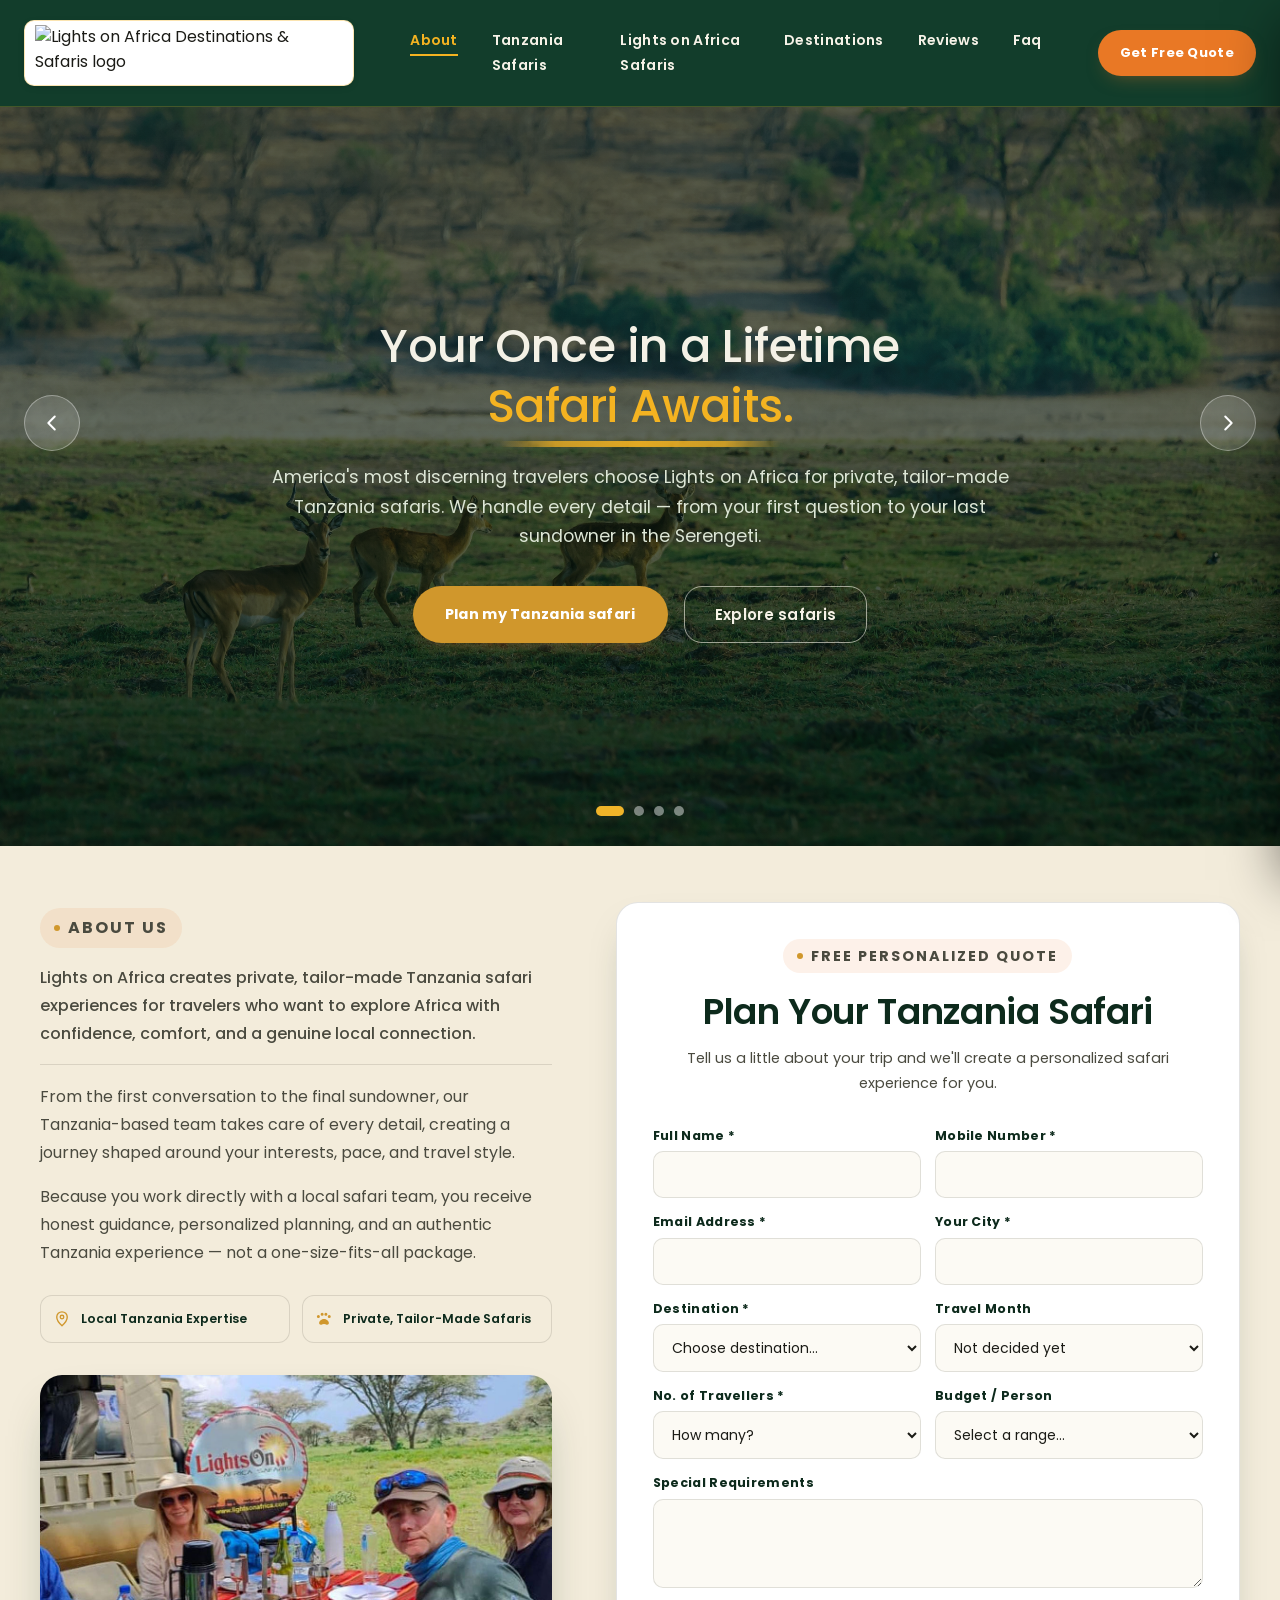
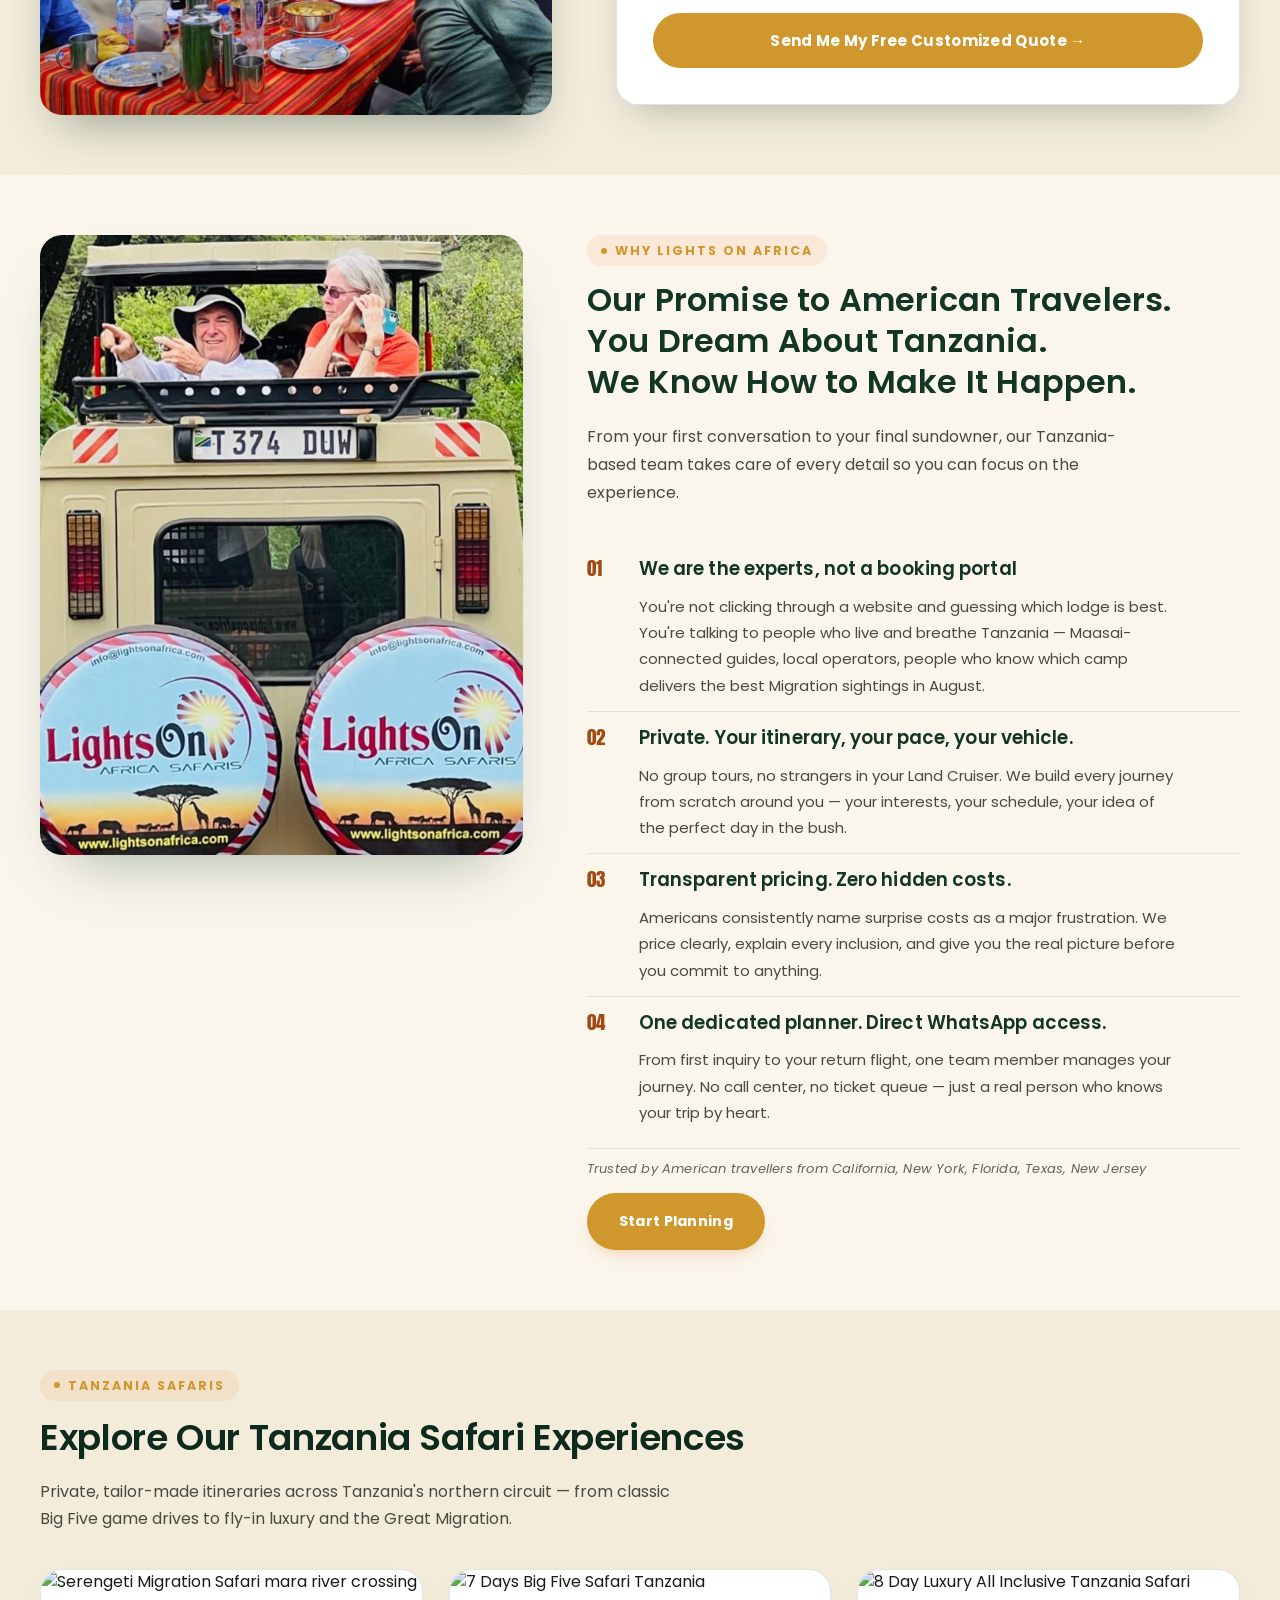
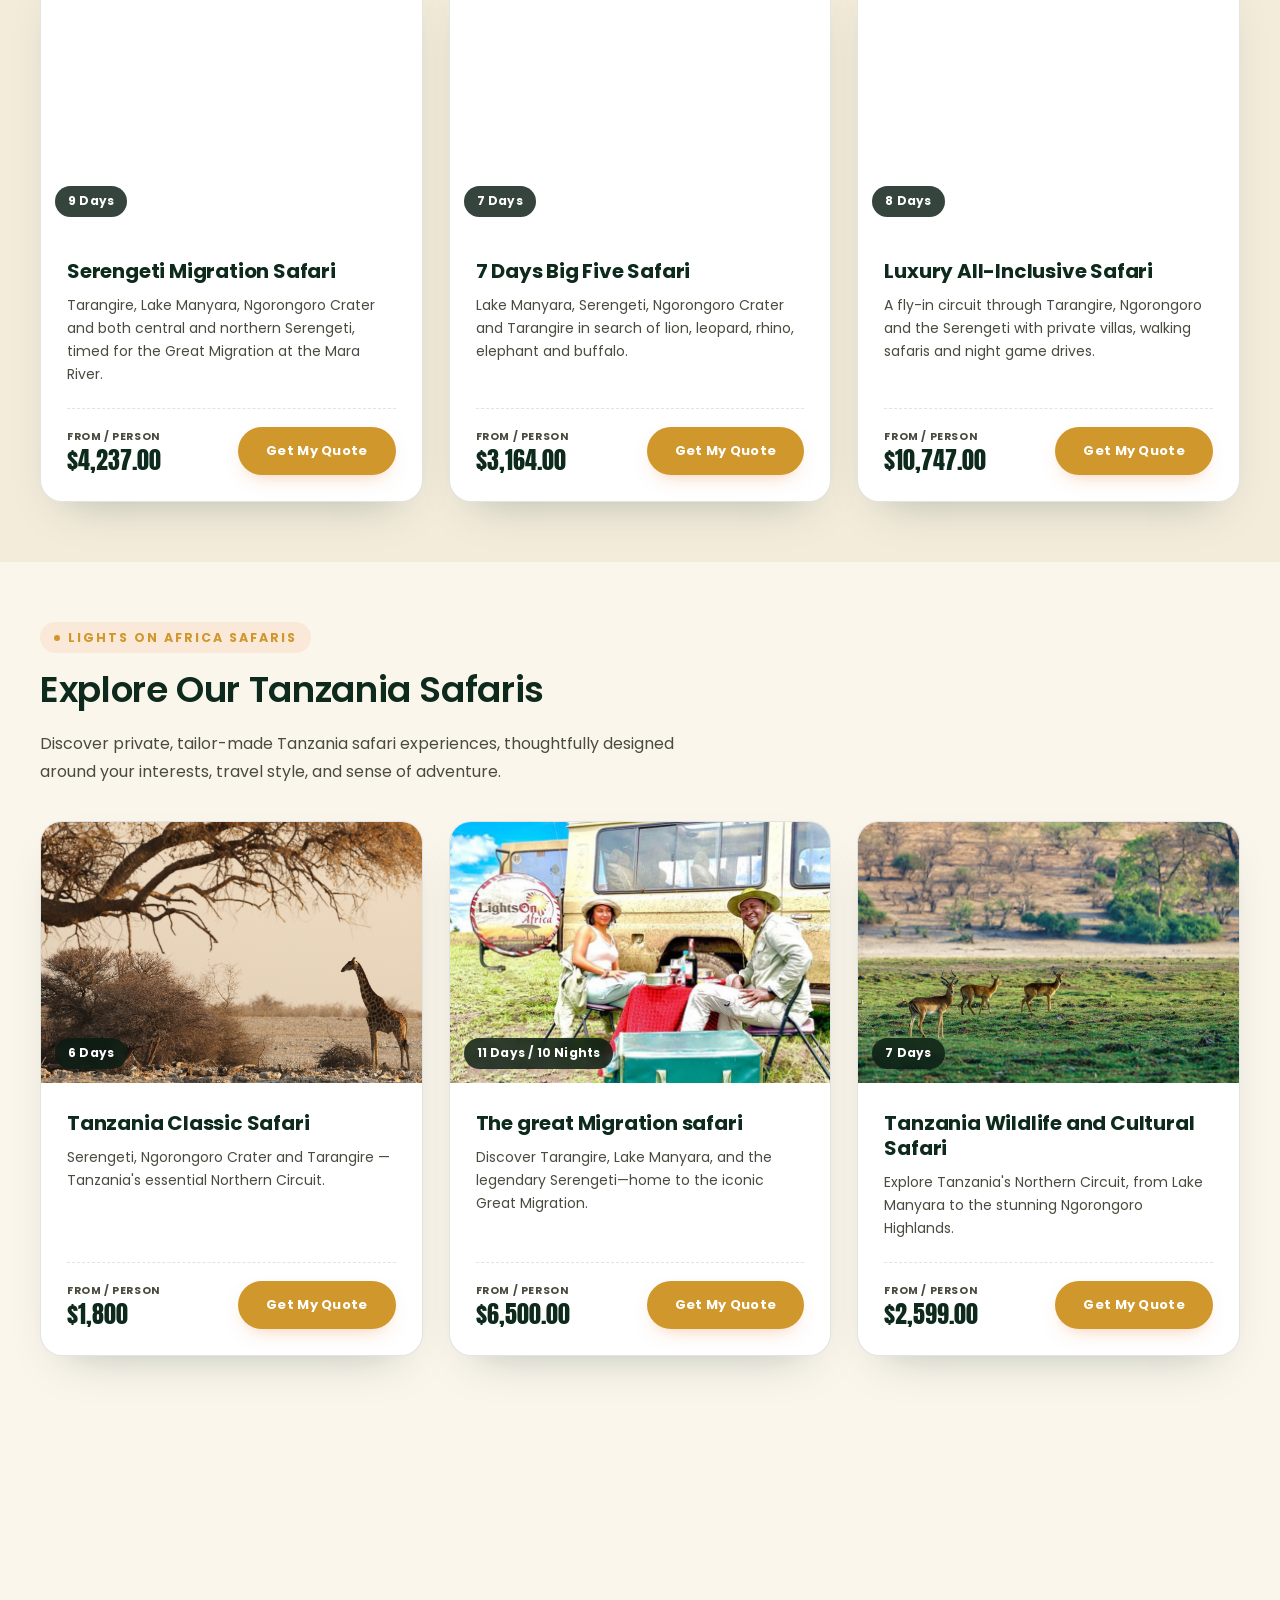
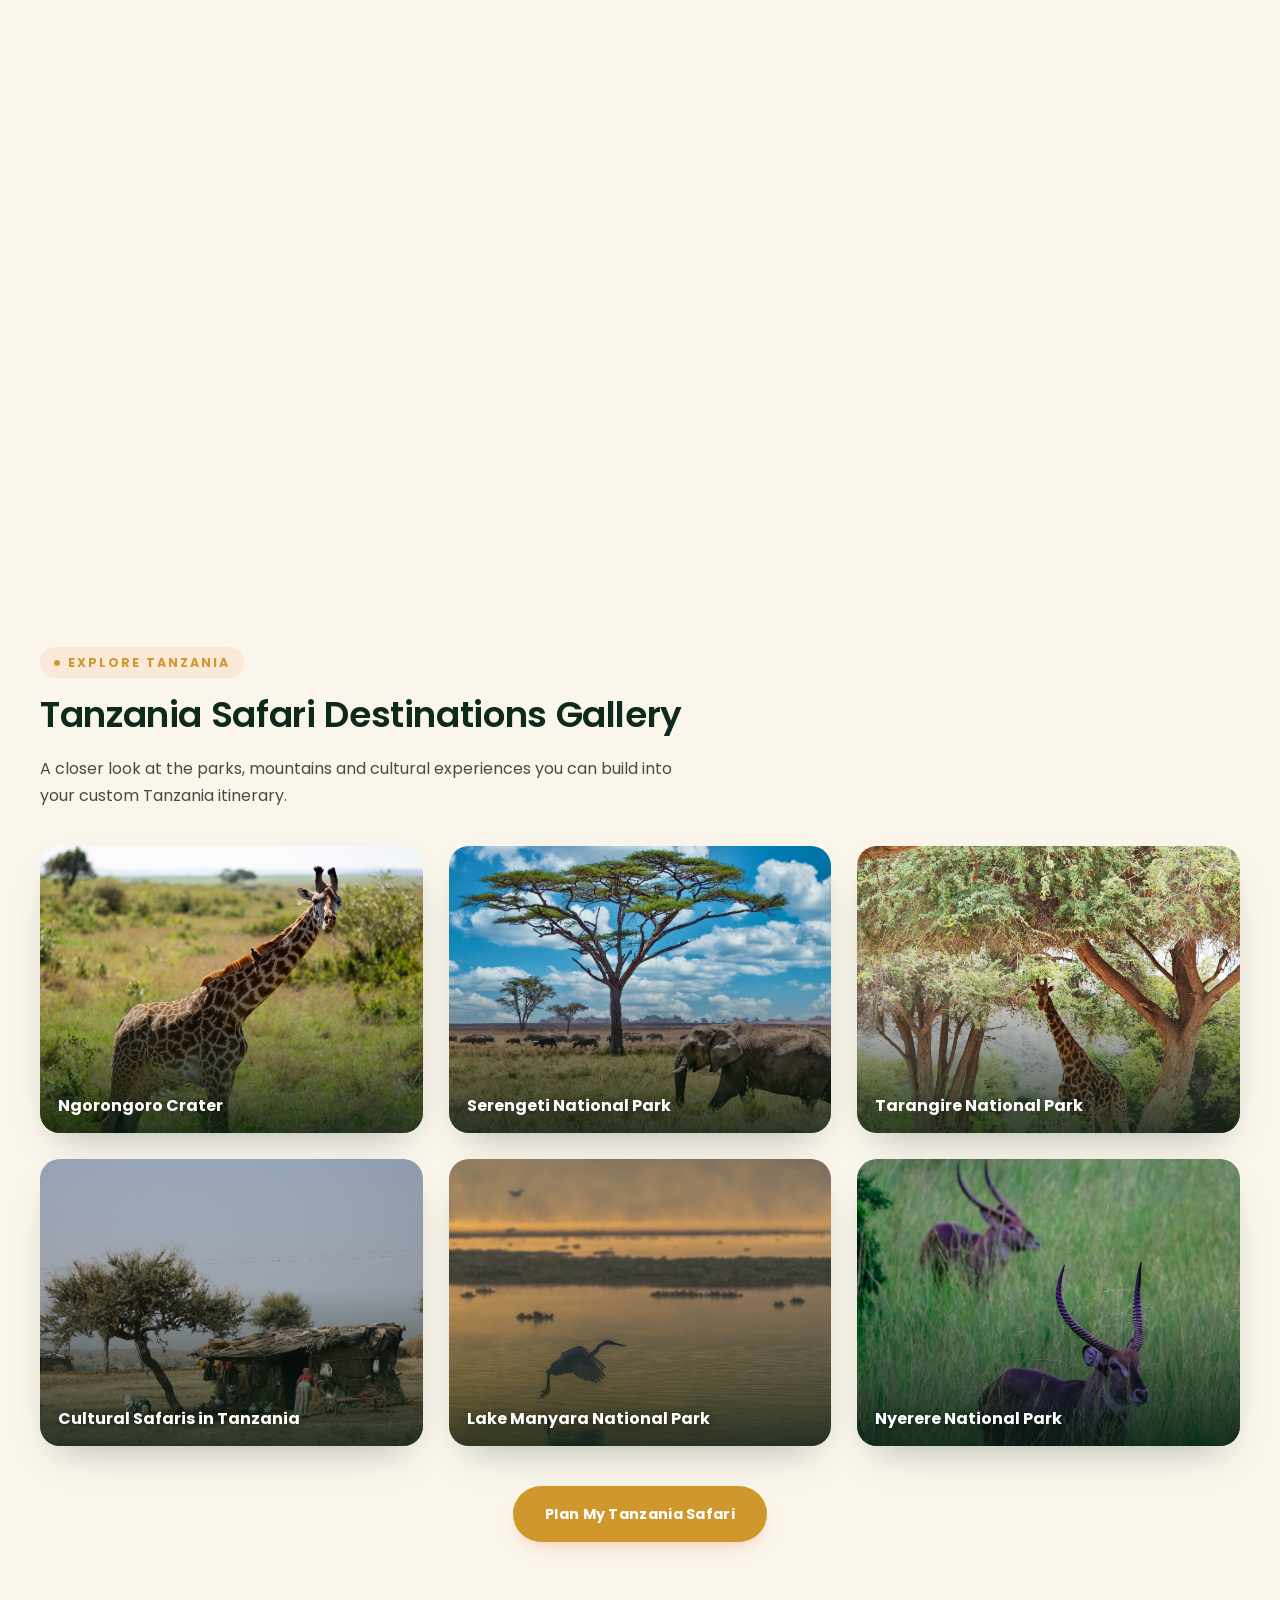
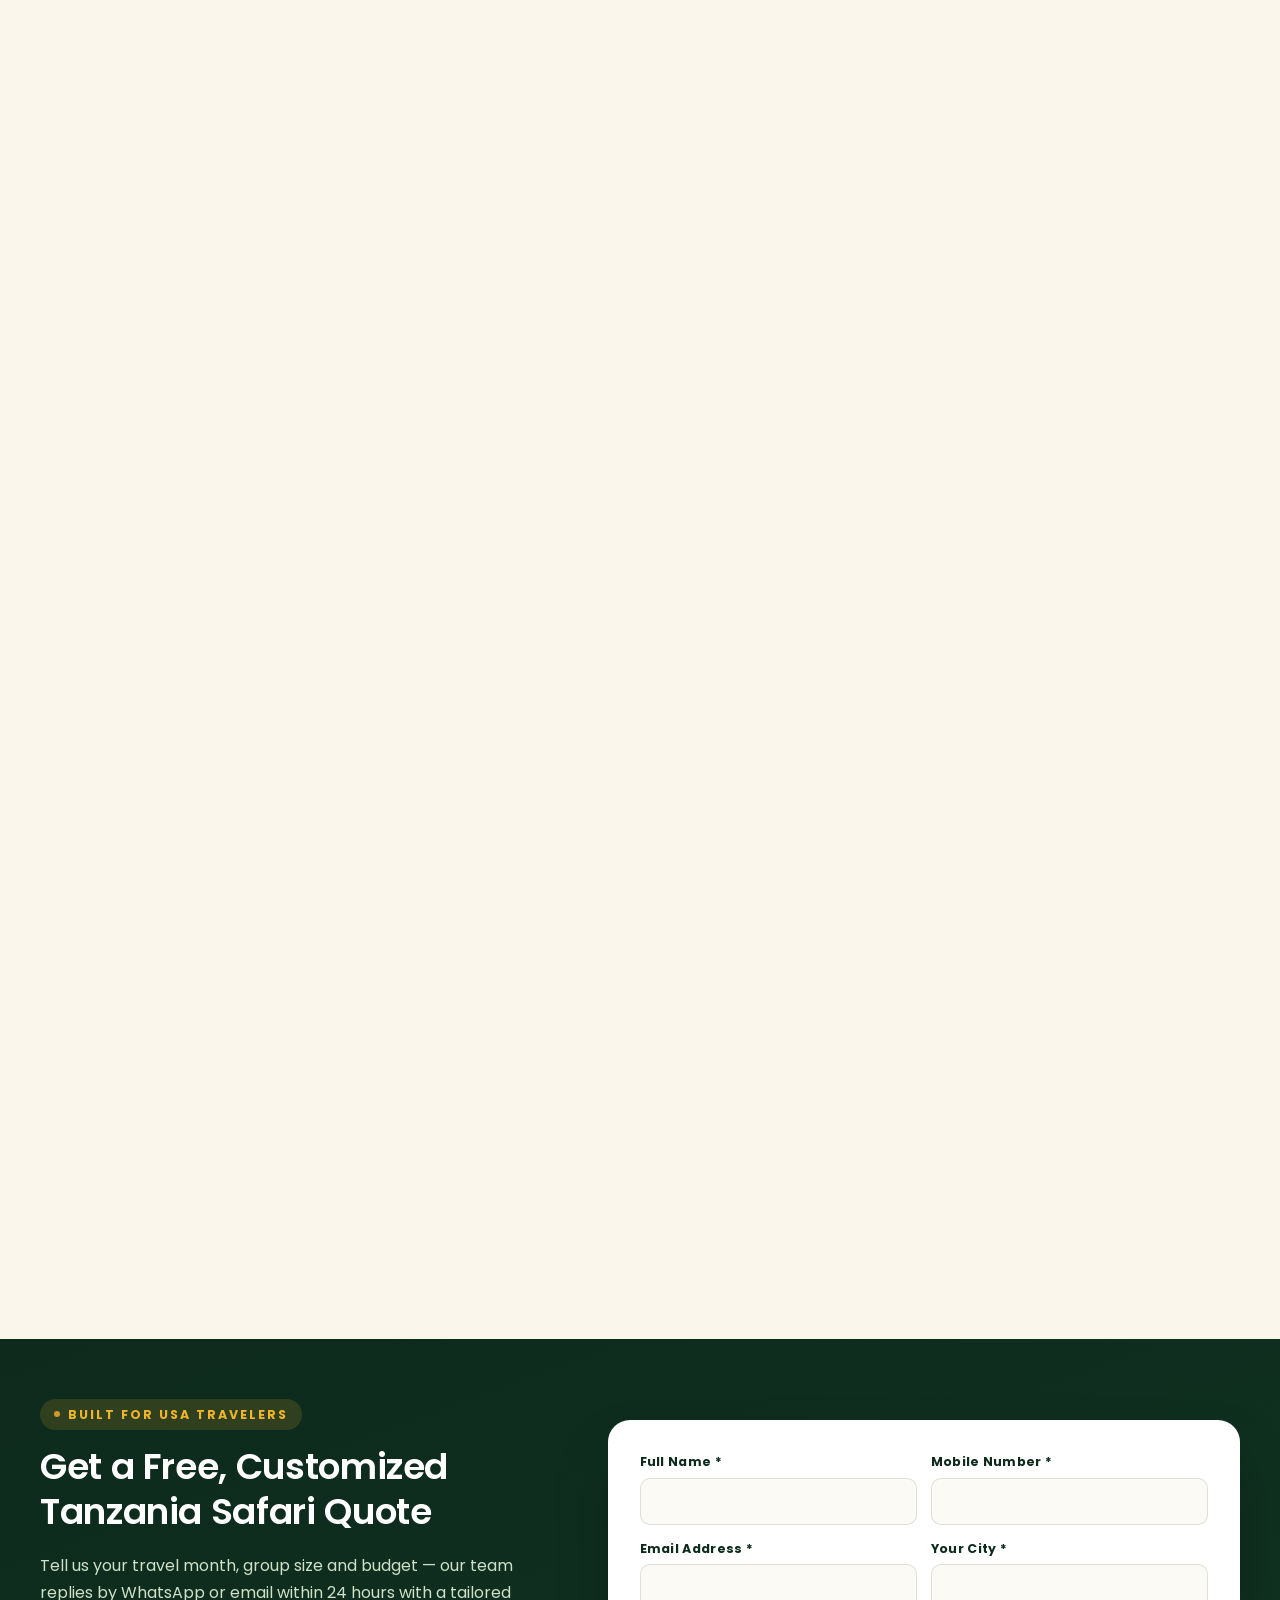
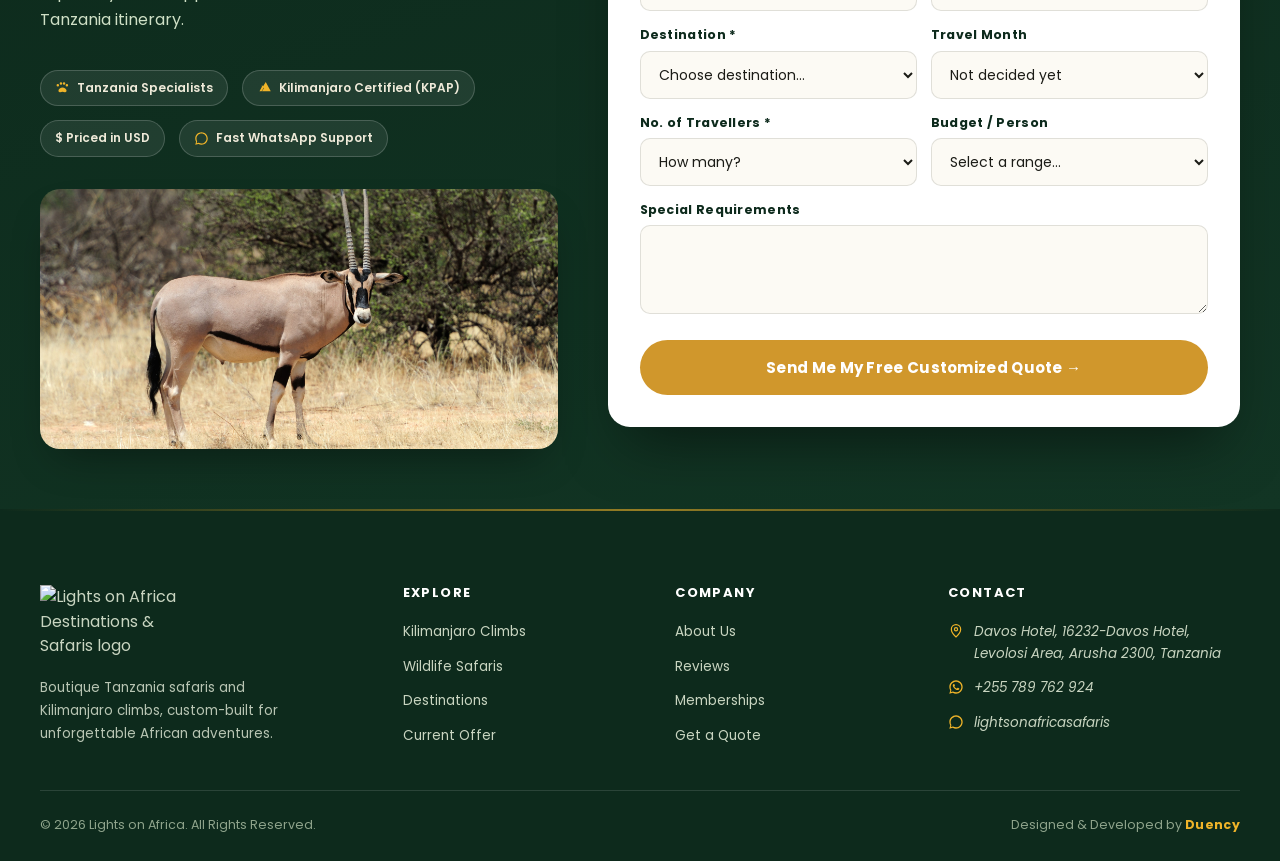
==== commit 107ff0eb: "update spacing issues" ====
--- a/index.html
+++ b/index.html
@@ -4,8 +4,7 @@
     <meta charset="UTF-8" />
     <meta name="viewport" content="width=device-width, initial-scale=1.0" />
     <title>
-      Serengeti Pride Safaris — Tanzania Safari &amp; Kilimanjaro Adventures for
-      USA Travelers
+      Lights On Africa Safaris | Tanzania Safari & Kilimanjaro Tours
     </title>
     <meta
       name="description"
@@ -484,7 +483,7 @@
               <div class="why-benefit-row">
                 <div class="num">01</div>
                 <div>
-                  <b>We are your experts, not a booking portal</b>
+                  <b>We are the experts, not a booking portal</b>
                   <p>
                     You're not clicking through a website and guessing which
                     lodge is best. You're talking to people who live and breathe
@@ -1214,69 +1213,7 @@
         </div>
       </section>
 
-      <!-- ===================== OFFER ===================== -->
-      <!-- <section id="offer" class="offer-wrap">
-        <div class="offer-section reveal wrap">
-          <div class="offer-grid">
-            <div>
-              <p class="offer-badge">Limited Spots For USA Travelers</p>
-              <h2>Book in Advance &amp; Save on Your Tanzania Trip</h2>
-              <p>
-                We take on a limited number of groups each month so every
-                traveler gets a properly customized trip and dedicated support.
-                Several dates in the coming months are already reserved.
-              </p>
-              <div class="offer-points">
-                <div>Save up to 15% with advance booking</div>
-                <div>Limited monthly departure slots</div>
-                <div>Free date changes up to 30 days before departure</div>
-              </div>
-              <div class="countdown">
-                <div><b id="cdDays">--</b><span>Days</span></div>
-                <div><b id="cdHours">--</b><span>Hours</span></div>
-                <div><b id="cdMins">--</b><span>Mins</span></div>
-                <div><b id="cdSecs">--</b><span>Secs</span></div>
-              </div>
-            </div>
-            <div class="offer-form-card">
-              <h3>Reserve My Advance Booking Discount</h3>
-              <form id="offerForm" novalidate>
-                <div class="form-grid">
-                  <div class="field full">
-                    <label for="of-name">Full Name *</label>
-                    <input type="text" id="of-name" name="name" required />
-                    <div class="err-msg">Please enter your name</div>
-                  </div>
-                  <div class="field full">
-                    <label for="of-phone">Phone / WhatsApp *</label>
-                    <input type="tel" id="of-phone" name="phone" required />
-                    <div class="err-msg">Enter a valid phone number</div>
-                  </div>
-                  <div class="field full">
-                    <label for="of-month">Preferred Travel Month *</label>
-                    <select
-                      id="of-month"
-                      name="month"
-                      class="monthSelect"
-                      required
-                    >
-                      <option value="">Select month</option>
-                    </select>
-                    <div class="err-msg">Please select a month</div>
-                  </div>
-                </div>
-                <button type="submit" class="form-submit">
-                  Claim My Discount →
-                </button>
-                <div class="form-success" id="offerSuccess" role="status">
-                  Slot request received! Our team will confirm your discount
-                  shortly. 🇺🇸
-                </div>
-              </form>
-            </div>
-          </div>
-        </div>
-      </section> -->
+  
     </main>
 
     <!-- ===================== FOOTER ===================== -->
@@ -1348,10 +1285,7 @@
             </address>
           </div>
         </div>
-        <!-- <div class="foot-bottom">
-          <span>© 2026 Lights on Africa. All Rights Reserved.</span>
-          <span>Designed &amp; Developed by <span class="brand-credit">Duency</span></span>
-        </div> -->
+       
         <div class="foot-bottom">
           <span>© 2026 Lights on Africa. All Rights Reserved.</span>
           <span>
--- a/assets/css/style.css
+++ b/assets/css/style.css
@@ -1100,7 +1100,7 @@
 
 /* ---------- Generic Section ---------- */
 section {
-  padding: 100px 0;
+  padding: 60px 0;
 }
 .bg-alt {
   background: var(--cream-2);
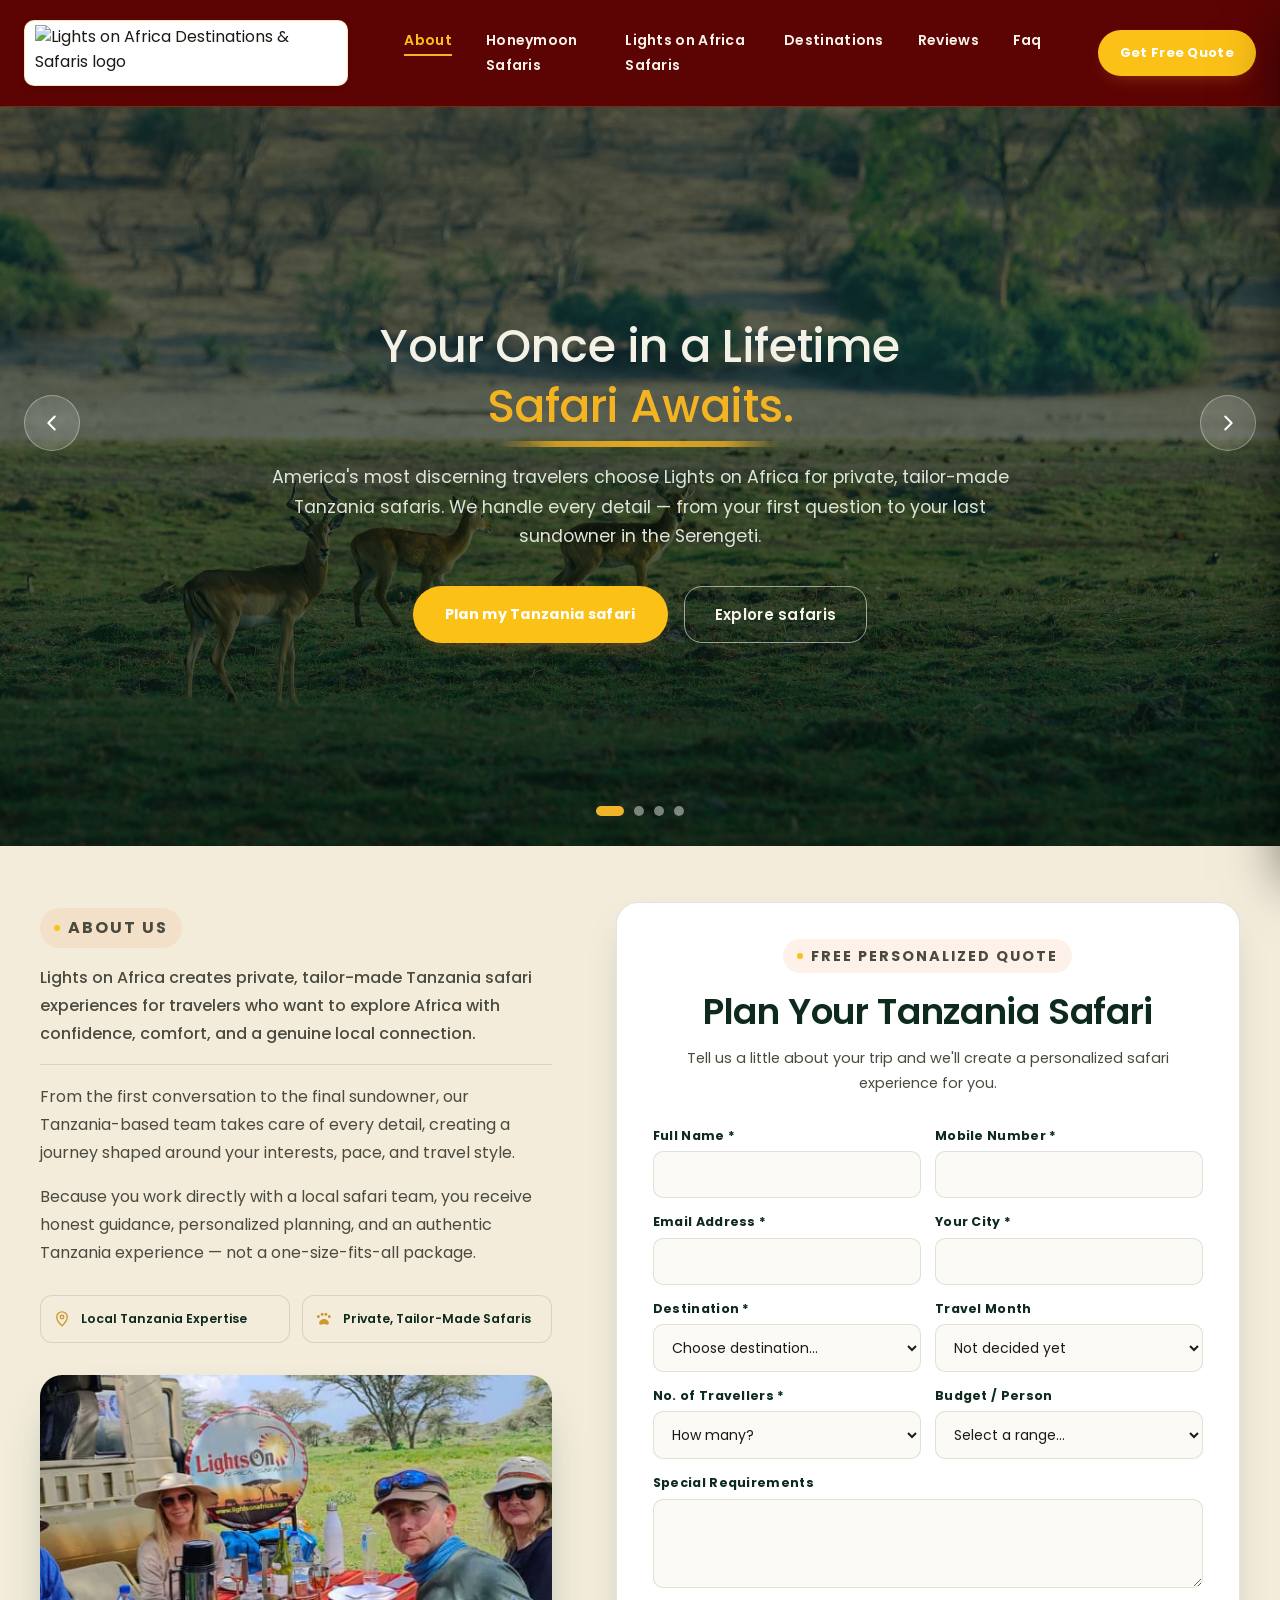
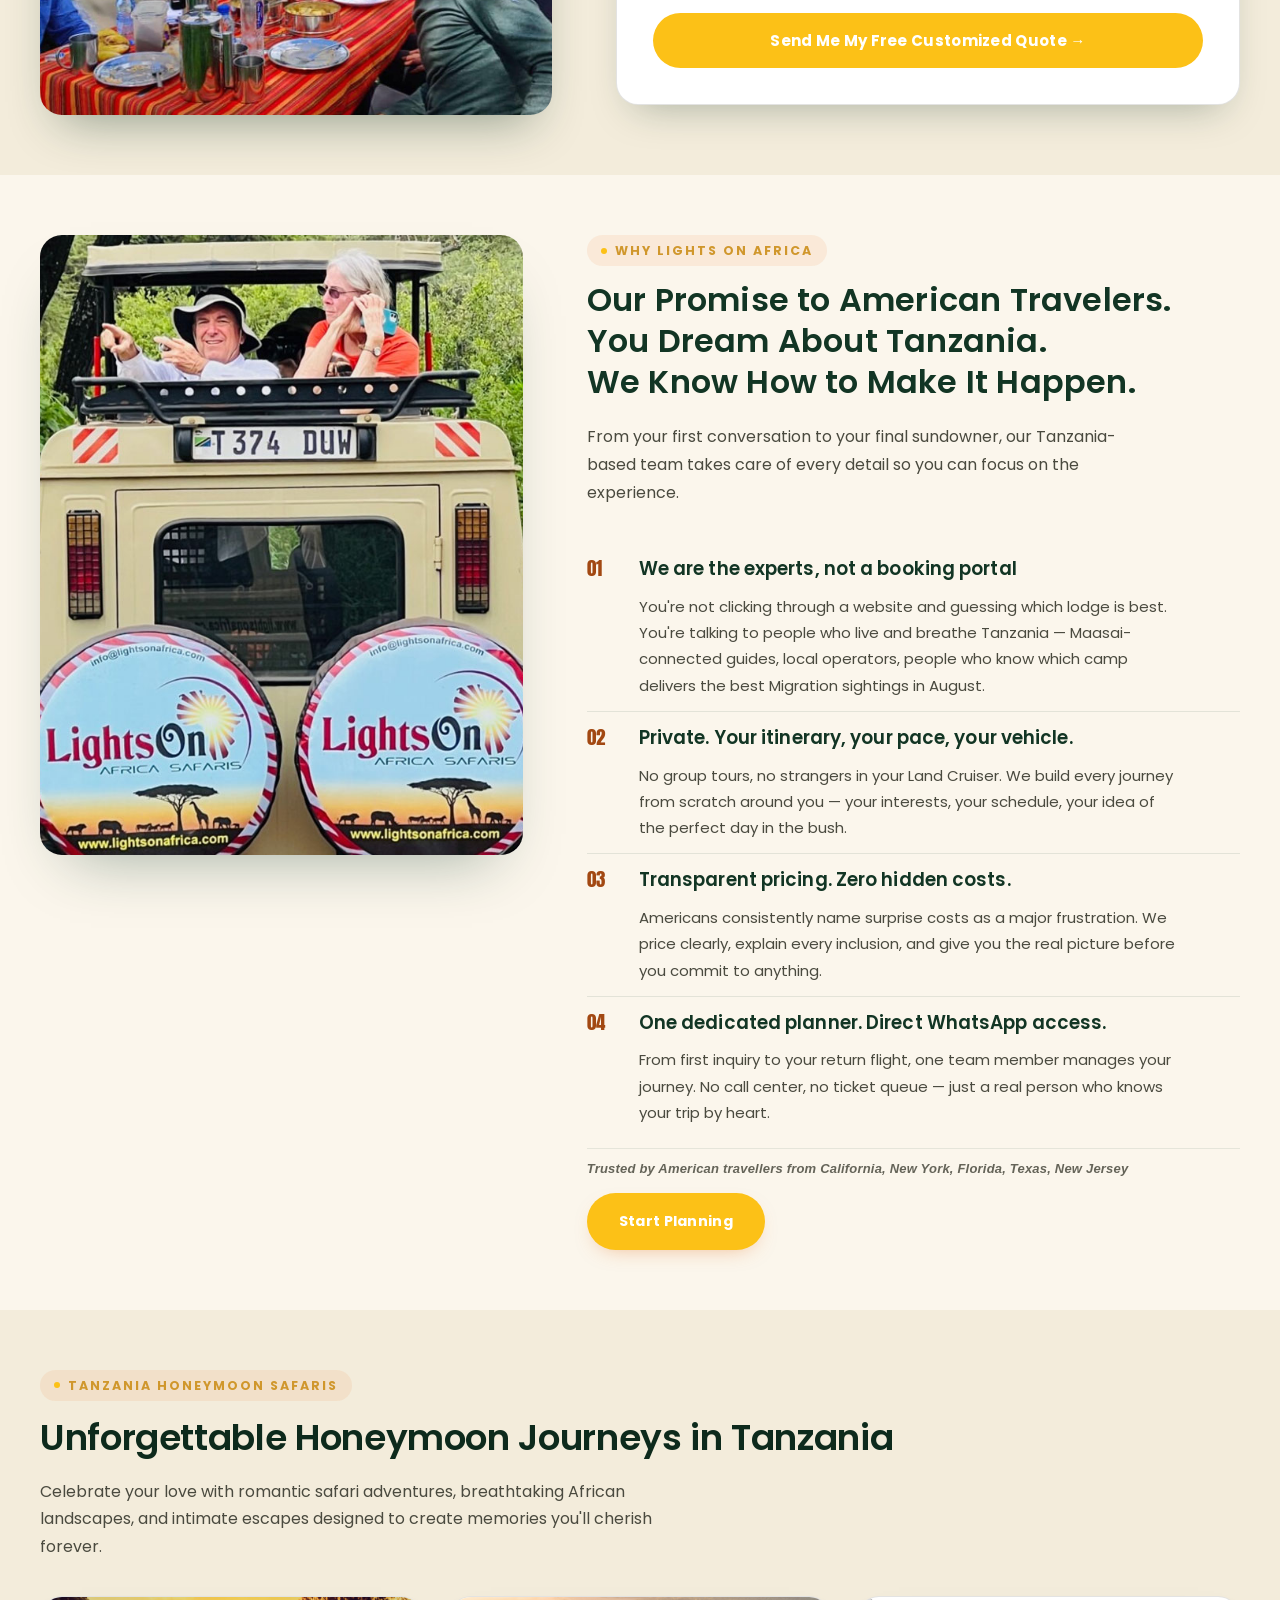
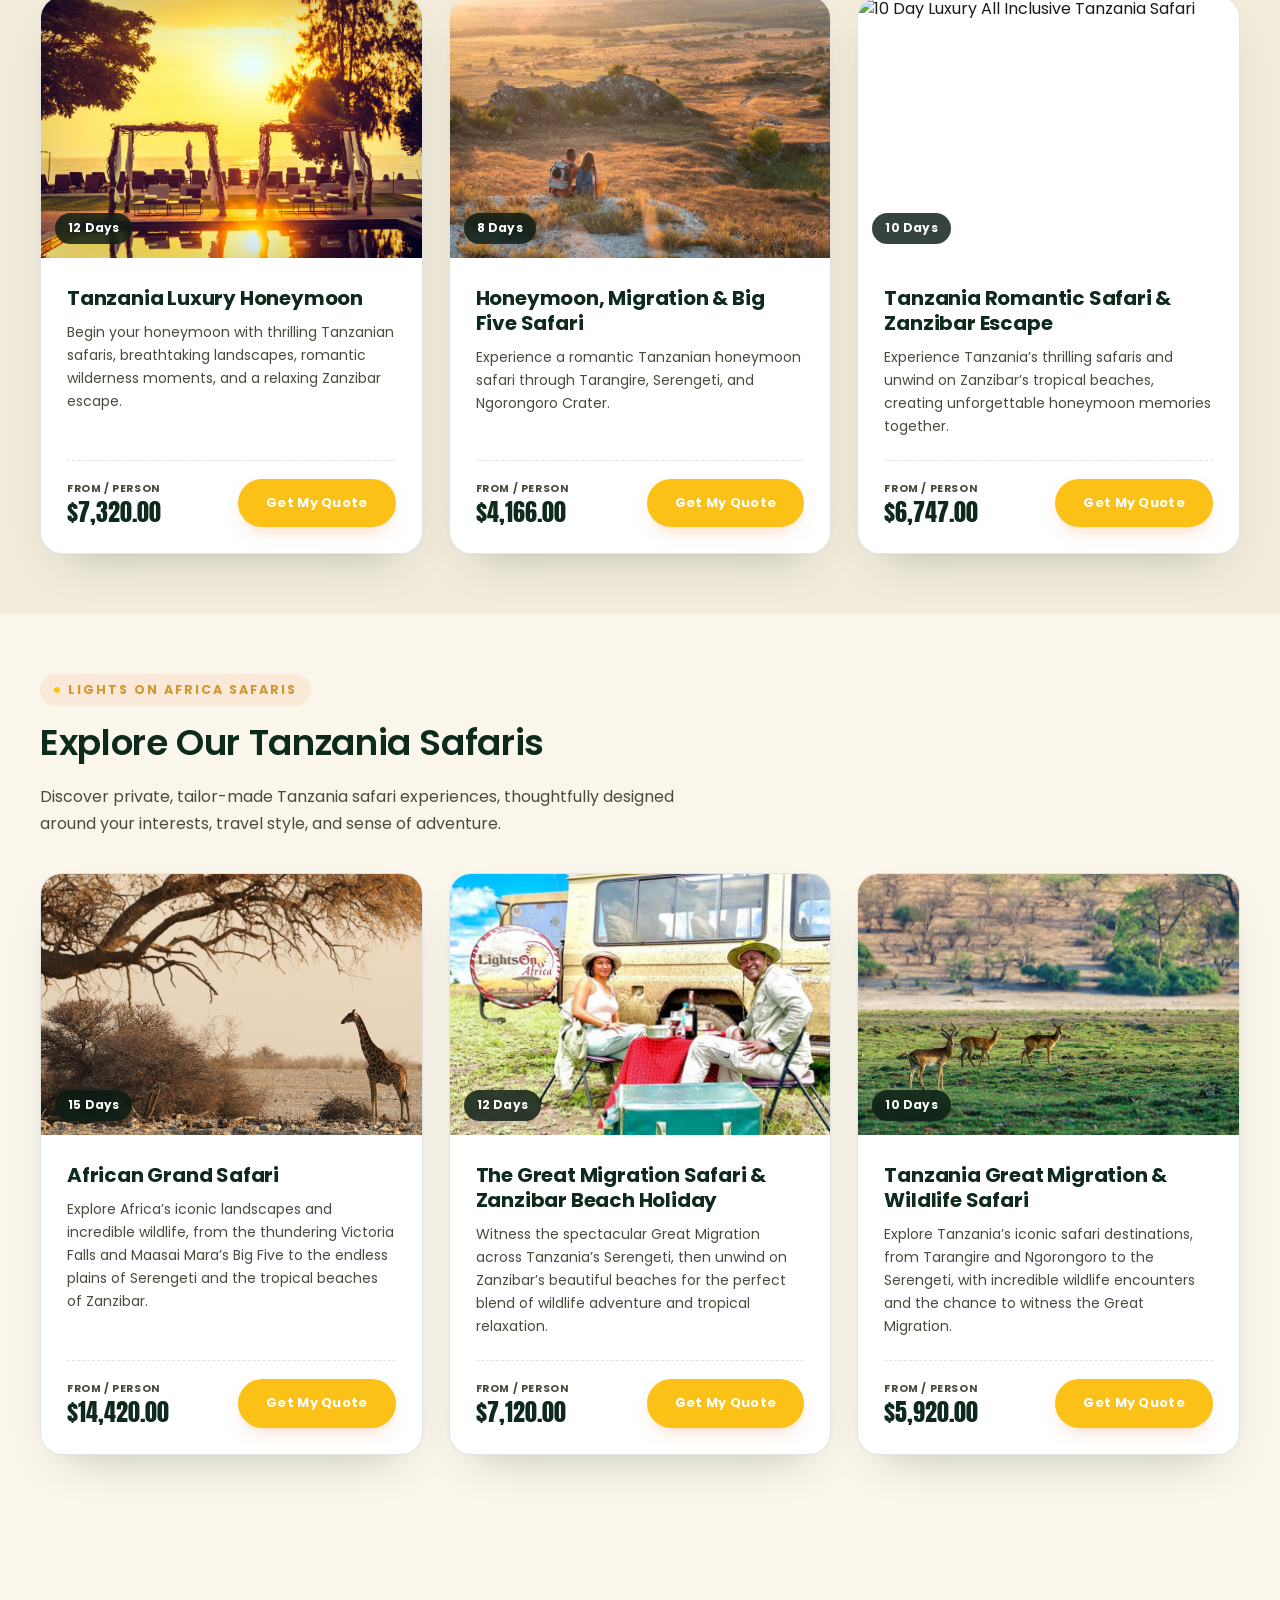
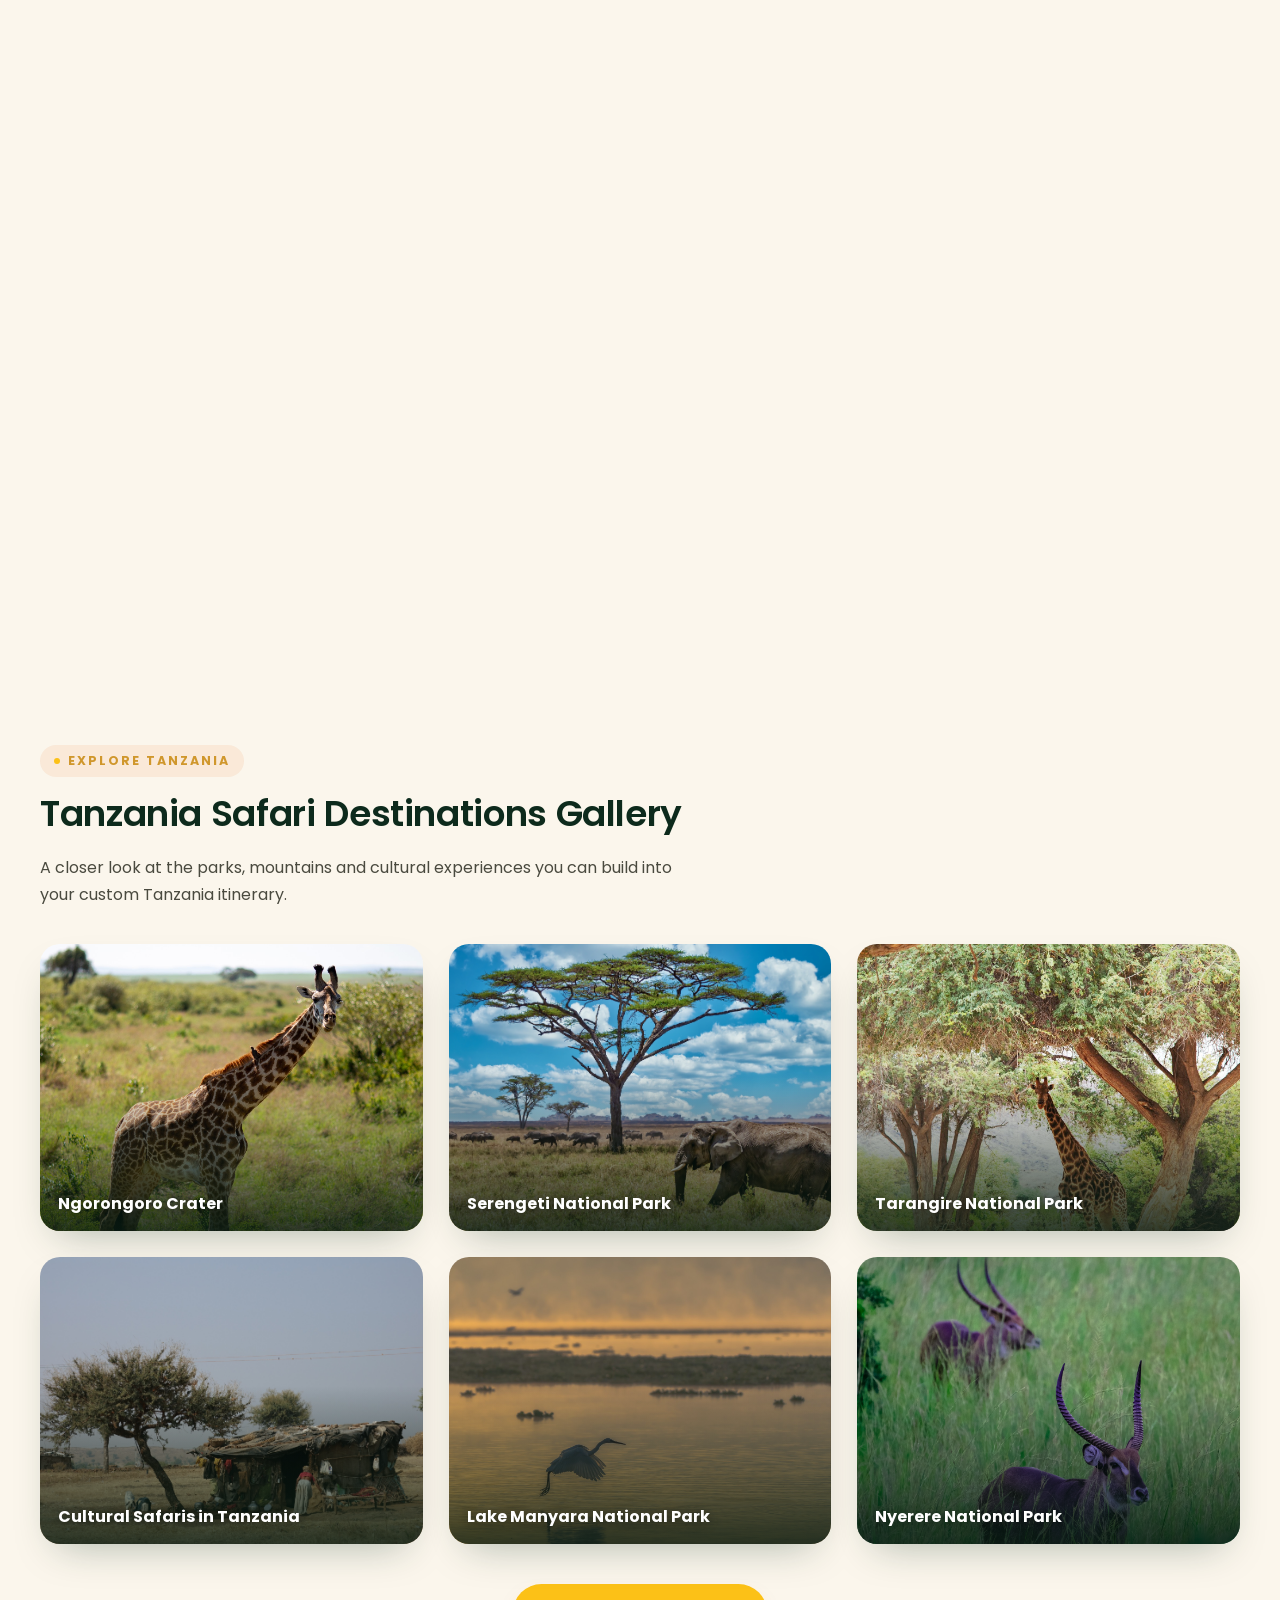
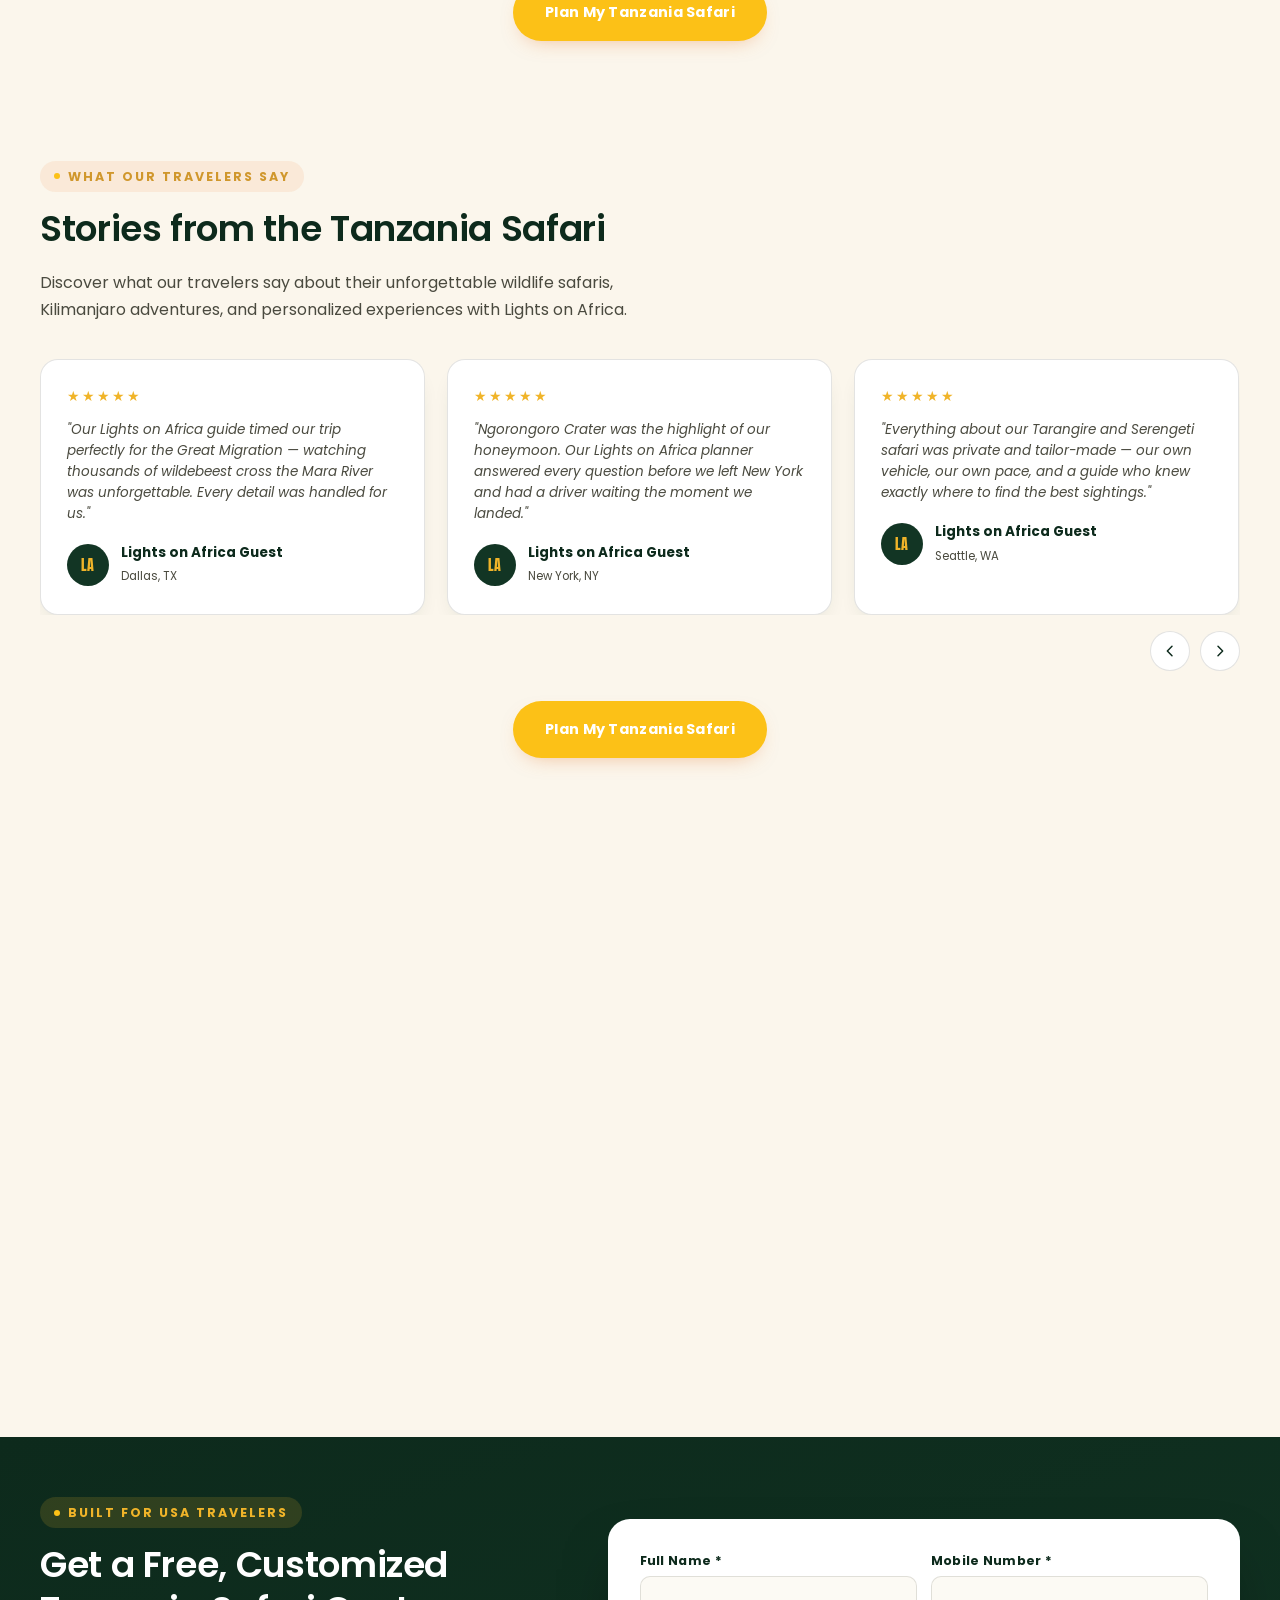
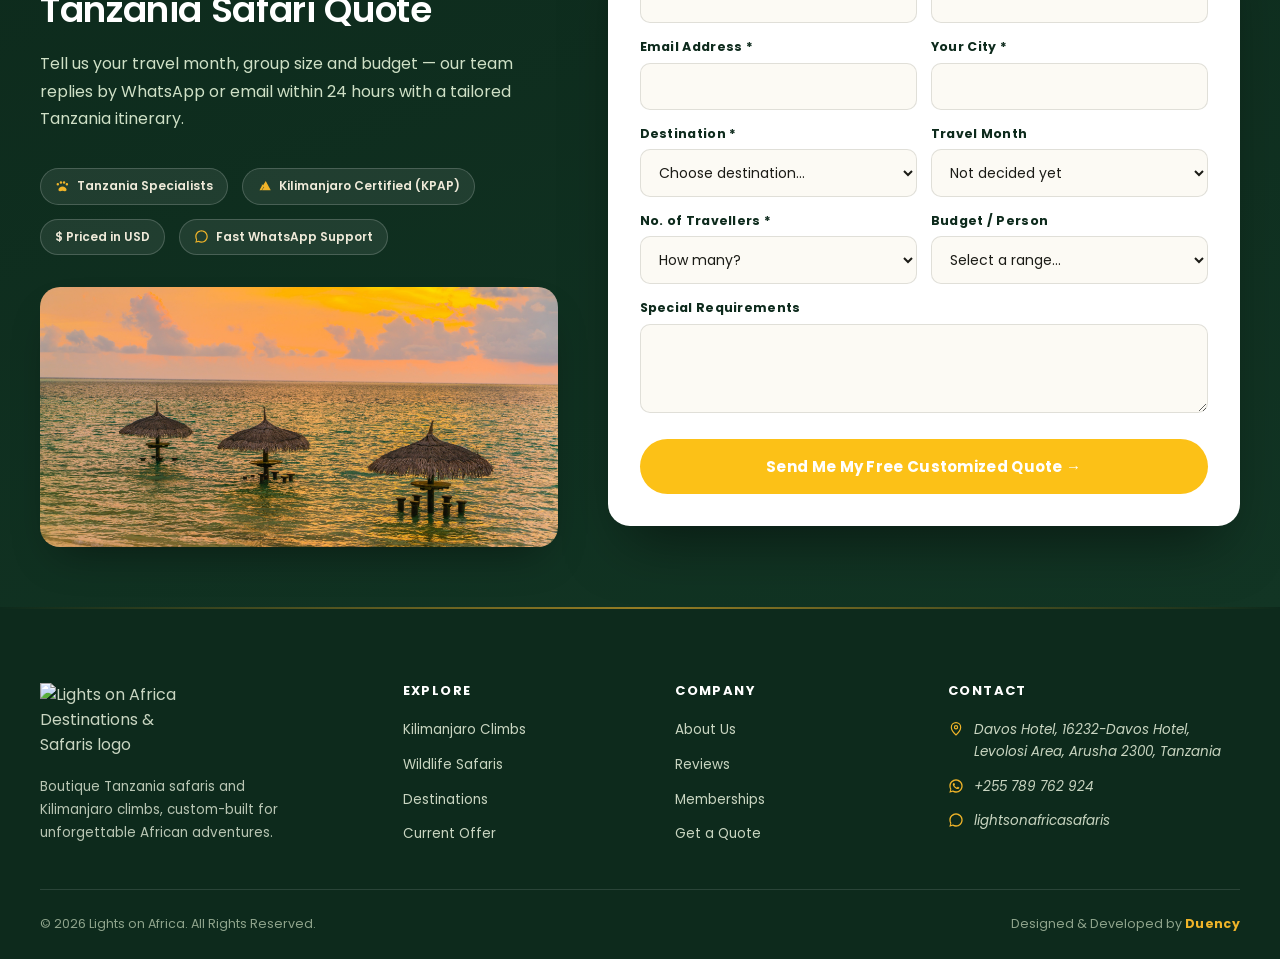
==== commit 2ac5e014: "update few sections with colors and layout or content" ====
--- a/index.html
+++ b/index.html
@@ -120,7 +120,7 @@
         <nav aria-label="Primary">
           <ul class="nav-links" id="navLinks">
             <li><a href="#why">About</a></li>
-            <li><a href="#kilimanjaro">Tanzania Safaris</a></li>
+            <li><a href="#kilimanjaro">Honeymoon Safaris</a></li>
             <li><a href="#safaris">Lights on Africa Safaris</a></li>
             <li><a href="#destinations">Destinations</a></li>
             <li><a href="#reviews">Reviews</a></li>
@@ -541,33 +541,29 @@
       <!-- ===================== KILIMANJARO CLIMBS ===================== -->
       <section class="bg-alt reveal" id="kilimanjaro">
         <div class="wrap">
-          <p class="eyebrow">Tanzania Safaris</p>
-          <h2 class="section-title">Explore Our Tanzania Safari Experiences</h2>
+          <p class="eyebrow">TANZANIA HONEYMOON SAFARIS</p>
+          <h2 class="section-title">Unforgettable Honeymoon Journeys in Tanzania</h2>
           <p class="section-sub">
-            Private, tailor-made itineraries across Tanzania's northern circuit
-            — from classic Big Five game drives to fly-in luxury and the Great
-            Migration.
+            Celebrate your love with romantic safari adventures, breathtaking African landscapes, and intimate escapes designed to create memories you'll cherish forever.
           </p>
           <div class="pack-grid">
             <article class="pack-card">
               <div class="pack-img-wrap">
                 <img
-                  src="https://www.lightsonafrica.com/wp-content/uploads/2024/08/Serengeti-Migration-Safari.jpg"
+                  src="assets/images/honymoon1.jpg"
                   alt="Serengeti Migration Safari mara river crossing"
                 />
-                <span class="pack-days">9 Days</span>
+                <span class="pack-days">12 Days</span>
               </div>
               <div class="pack-body">
-                <h3>Serengeti Migration Safari</h3>
-                <p>
-                  Tarangire, Lake Manyara, Ngorongoro Crater and both central
-                  and northern Serengeti, timed for the Great Migration at the
-                  Mara River.
+                <h3>Tanzania Luxury Honeymoon</h3>
+                <p>
+                 Begin your honeymoon with thrilling Tanzanian safaris, breathtaking landscapes, romantic wilderness moments, and a relaxing Zanzibar escape.
                 </p>
                 <div class="pack-cta">
                   <div class="pack-price-inline">
                     <span class="pack-price-label">From / Person</span>
-                    <span class="pack-price-value">$4,237.00</span>
+                    <span class="pack-price-value">$7,320.00</span>
                   </div>
                   <a class="btn btn-form" href="#quickform">Get My Quote</a>
                 </div>
@@ -576,21 +572,20 @@
             <article class="pack-card">
               <div class="pack-img-wrap">
                 <img
-                  src="https://www.lightsonafrica.com/wp-content/uploads/2024/07/7-Days-Big-Five-Safari.jpg"
+                  src="assets/images/honymoon2.jpg"
                   alt="7 Days Big Five Safari Tanzania"
                 />
-                <span class="pack-days">7 Days</span>
+                <span class="pack-days">8 Days</span>
               </div>
               <div class="pack-body">
-                <h3>7 Days Big Five Safari</h3>
-                <p>
-                  Lake Manyara, Serengeti, Ngorongoro Crater and Tarangire in
-                  search of lion, leopard, rhino, elephant and buffalo.
+                <h3>Honeymoon, Migration & Big Five Safari</h3>
+                <p>
+                  Experience a romantic Tanzanian honeymoon safari through Tarangire, Serengeti, and Ngorongoro Crater.
                 </p>
                 <div class="pack-cta">
                   <div class="pack-price-inline">
                     <span class="pack-price-label">From / Person</span>
-                    <span class="pack-price-value">$3,164.00</span>
+                    <span class="pack-price-value">$4,166.00</span>
                   </div>
                   <a class="btn btn-form" href="#quickform">Get My Quote</a>
                 </div>
@@ -600,21 +595,19 @@
               <div class="pack-img-wrap">
                 <img
                   src="https://www.lightsonafrica.com/wp-content/uploads/2024/08/lemala-nanyukie-bonfire-1200x600.jpg"
-                  alt="8 Day Luxury All Inclusive Tanzania Safari"
-                />
-                <span class="pack-days">8 Days</span>
+                  alt="10 Day Luxury All Inclusive Tanzania Safari"
+                />
+                <span class="pack-days">10 Days</span>
               </div>
               <div class="pack-body">
-                <h3>Luxury All-Inclusive Safari</h3>
-                <p>
-                  A fly-in circuit through Tarangire, Ngorongoro and the
-                  Serengeti with private villas, walking safaris and night game
-                  drives.
+                <h3>Tanzania Romantic Safari & Zanzibar Escape</h3>
+                <p>
+                  Experience Tanzania’s thrilling safaris and unwind on Zanzibar’s tropical beaches, creating unforgettable honeymoon memories together.
                 </p>
                 <div class="pack-cta">
                   <div class="pack-price-inline">
                     <span class="pack-price-label">From / Person</span>
-                    <span class="pack-price-value">$10,747.00</span>
+                    <span class="pack-price-value">$6,747.00</span>
                   </div>
                   <a class="btn btn-form" href="#quickform">Get My Quote</a>
                 </div>
@@ -639,20 +632,19 @@
               <div class="pack-img-wrap">
                 <img
                   src="./assets/images/Tanzania Classic Safari.jpg"
-                  alt="6 Days Tanzania Classic Safari"
-                />
-                <span class="pack-days">6 Days</span>
+                  alt="15 Days Tanzania Classic Safari"
+                />
+                <span class="pack-days">15 Days</span>
               </div>
               <div class="pack-body">
-                <h3>Tanzania Classic Safari</h3>
-                <p>
-                  Serengeti, Ngorongoro Crater and Tarangire — Tanzania's
-                  essential Northern Circuit.
+                <h3>African Grand Safari</h3>
+                <p>
+                  Explore Africa’s iconic landscapes and incredible wildlife, from the thundering Victoria Falls and Maasai Mara’s Big Five to the endless plains of Serengeti and the tropical beaches of Zanzibar.
                 </p>
                 <div class="pack-cta">
                   <div class="pack-price-inline">
                     <span class="pack-price-label">From / Person</span>
-                    <span class="pack-price-value">$1,800</span>
+                    <span class="pack-price-value">$14,420.00</span>
                   </div>
                   <a class="btn btn-form" href="#quickform">Get My Quote</a>
                 </div>
@@ -662,20 +654,19 @@
               <div class="pack-img-wrap">
                 <img
                   src="./assets/images/about-top.jpg"
-                  alt="5 Days Kilimanjaro and Safari Combo"
-                />
-                <span class="pack-days">11 Days / 10 Nights</span>
+                  alt="12 Days Kilimanjaro and Safari Combo"
+                />
+                <span class="pack-days">12 Days </span>
               </div>
               <div class="pack-body">
-                <h3>The great Migration safari</h3>
-                <p>
-                  Discover Tarangire, Lake Manyara, and the legendary
-                  Serengeti—home to the iconic Great Migration.
+                <h3>The Great Migration Safari & Zanzibar Beach Holiday</h3>
+                <p>
+                  Witness the spectacular Great Migration across Tanzania’s Serengeti, then unwind on Zanzibar’s beautiful beaches for the perfect blend of wildlife adventure and tropical relaxation.
                 </p>
                 <div class="pack-cta">
                   <div class="pack-price-inline">
                     <span class="pack-price-label">From / Person</span>
-                    <span class="pack-price-value">$6,500.00</span>
+                    <span class="pack-price-value">$7,120.00</span>
                   </div>
                   <a class="btn btn-form" href="#quickform">Get My Quote</a>
                 </div>
@@ -687,18 +678,17 @@
                   src="./assets/images/Tanzania Wildlife and Cultural Safari.jpg"
                   alt="Materuni Waterfall and Coffee Tour day trip"
                 />
-                <span class="pack-days">7 Days</span>
+                <span class="pack-days">10 Days</span>
               </div>
               <div class="pack-body">
-                <h3>Tanzania Wildlife and Cultural Safari</h3>
-                <p>
-                  Explore Tanzania's Northern Circuit, from Lake Manyara to the
-                  stunning Ngorongoro Highlands.
+                <h3>Tanzania Great Migration & Wildlife Safari</h3>
+                <p>
+                  Explore Tanzania’s iconic safari destinations, from Tarangire and Ngorongoro to the Serengeti, with incredible wildlife encounters and the chance to witness the Great Migration.
                 </p>
                 <div class="pack-cta">
                   <div class="pack-price-inline">
                     <span class="pack-price-label">From / Person</span>
-                    <span class="pack-price-value">$2,599.00</span>
+                    <span class="pack-price-value">$5,920.00</span>
                   </div>
                   <a class="btn btn-form" href="#quickform">Get My Quote</a>
                 </div>
@@ -1122,7 +1112,7 @@
             </div>
             <div class="quote-visual">
               <img
-                src="assets/images/148.jpg"
+                src="assets/images/4560.jpg"
                 alt="Safari guide and jeep on a Tanzania game drive"
               />
               <!-- <span class="quote-visual-badge"
--- a/assets/css/style.css
+++ b/assets/css/style.css
@@ -11,7 +11,7 @@
   --green: #6ba53a;
   --green-dark: #4e8129;
   /* --sunset: #e8792b; */
-  --sunset: #d0972c;
+  --sunset: #fcc117;
   --sunset-dark: #d0972c;
   --gold: #f0b429;
   --cream: #fbf6ec;
@@ -204,13 +204,14 @@
   left: 0;
   right: 0;
   z-index: 1000;
-  background: #123D2B;
+  background: #5C0404;
   border-bottom: 1px solid rgba(244, 179, 33, 0.22);
   backdrop-filter: blur(10px);
   transition: box-shadow 0.35s ease, background 0.35s ease, padding 0.35s ease;
 }
 .site-header.scrolled {
-  background: #123D2B;
+  /* background: #123D2B; */
+  background: #5C0404;
   box-shadow: 0 10px 30px -14px rgba(0, 0, 0, 0.45);
 }
 .nav {
@@ -279,7 +280,8 @@
   width: 100%;
 }
 .nav-links a.active {
-  color: #F4B321;
+  /* color: #F4B321; */
+   color: #fcc117;
 }
 .nav-cta {
   display: flex;
@@ -291,7 +293,8 @@
   font-size: 13px;
 }
 .nav-cta .btn-form {
-  background: #E97825;
+  /* background: #E97825; */
+  background: var(--sunset);
   box-shadow: 0 8px 20px -10px rgba(233, 120, 37, 0.5);
 }
 .nav-cta .btn-form:hover {
@@ -1497,6 +1500,7 @@
   margin: 10px 0 10px;
   padding-top: 10px;
   border-top: 1px solid rgba(18, 61, 43, 0.1);
+  font-weight: 700;
 }
 .why-cta {
   display: inline-flex;
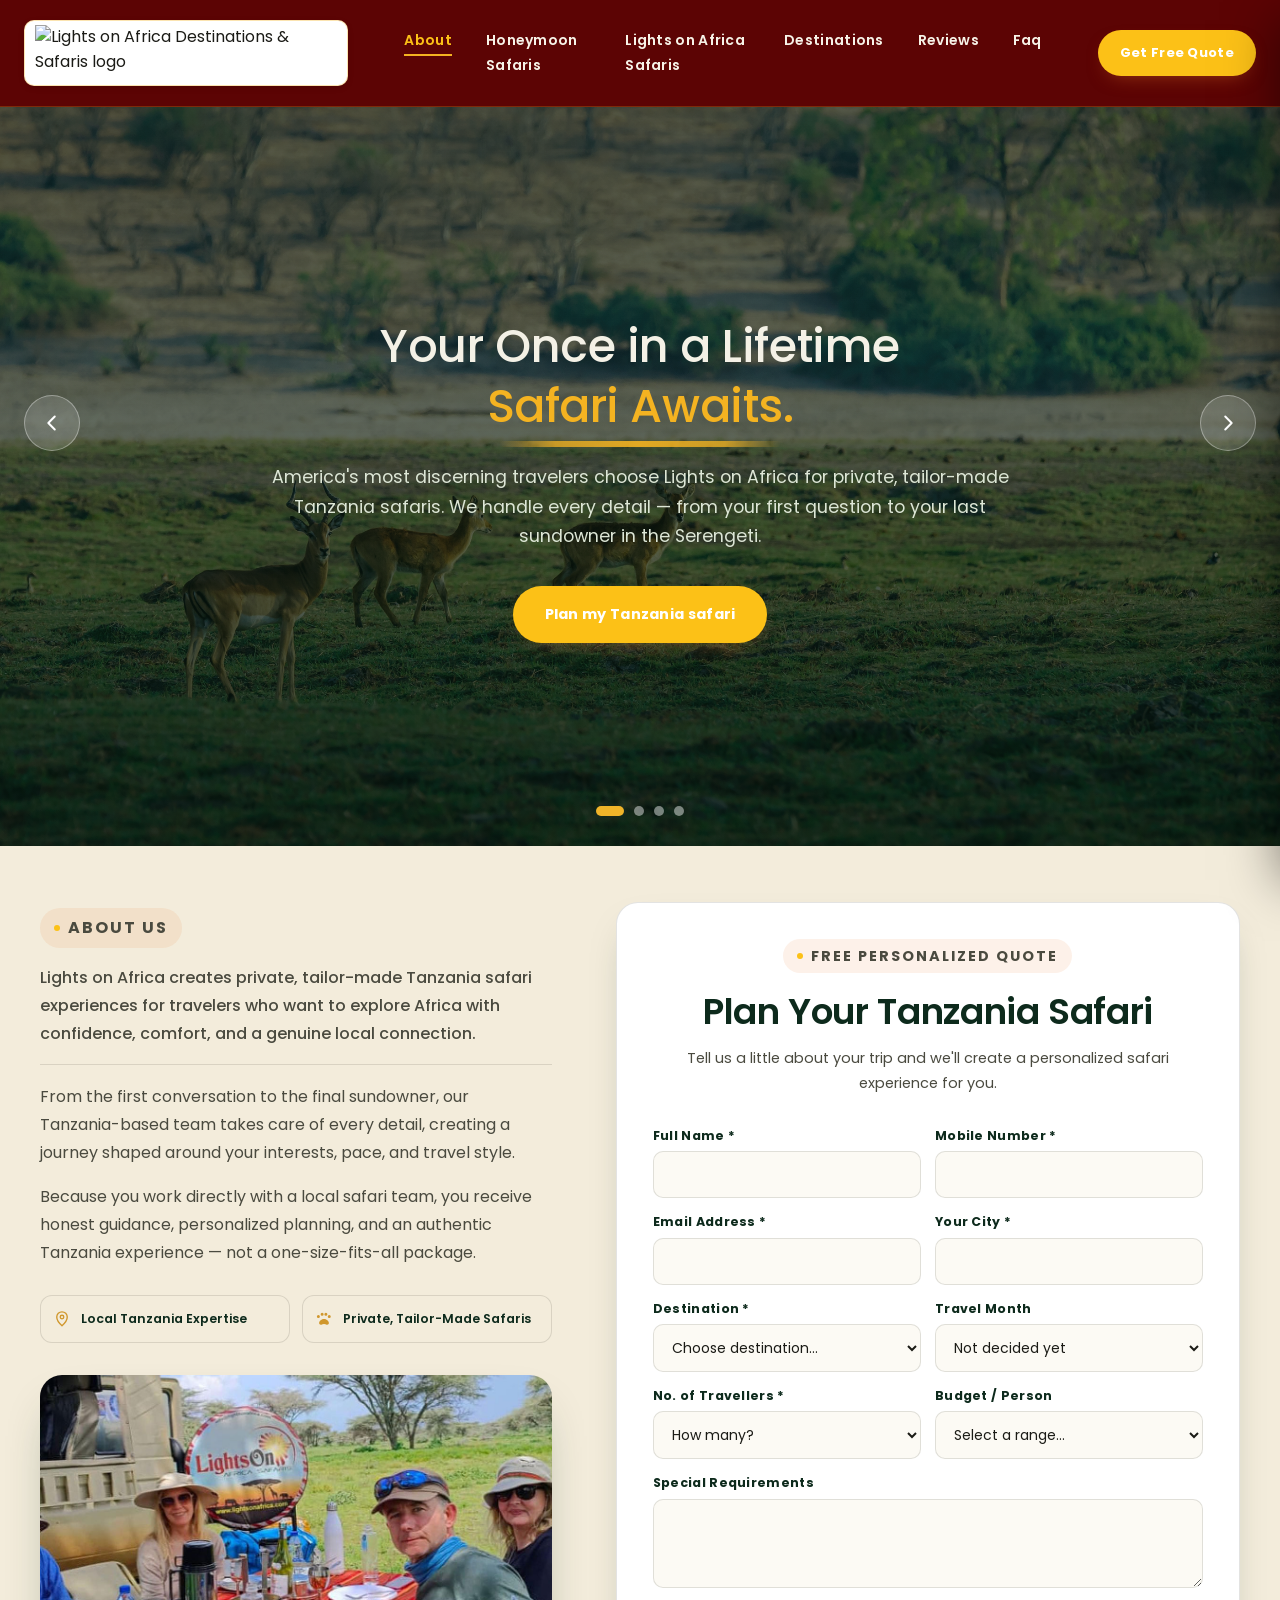
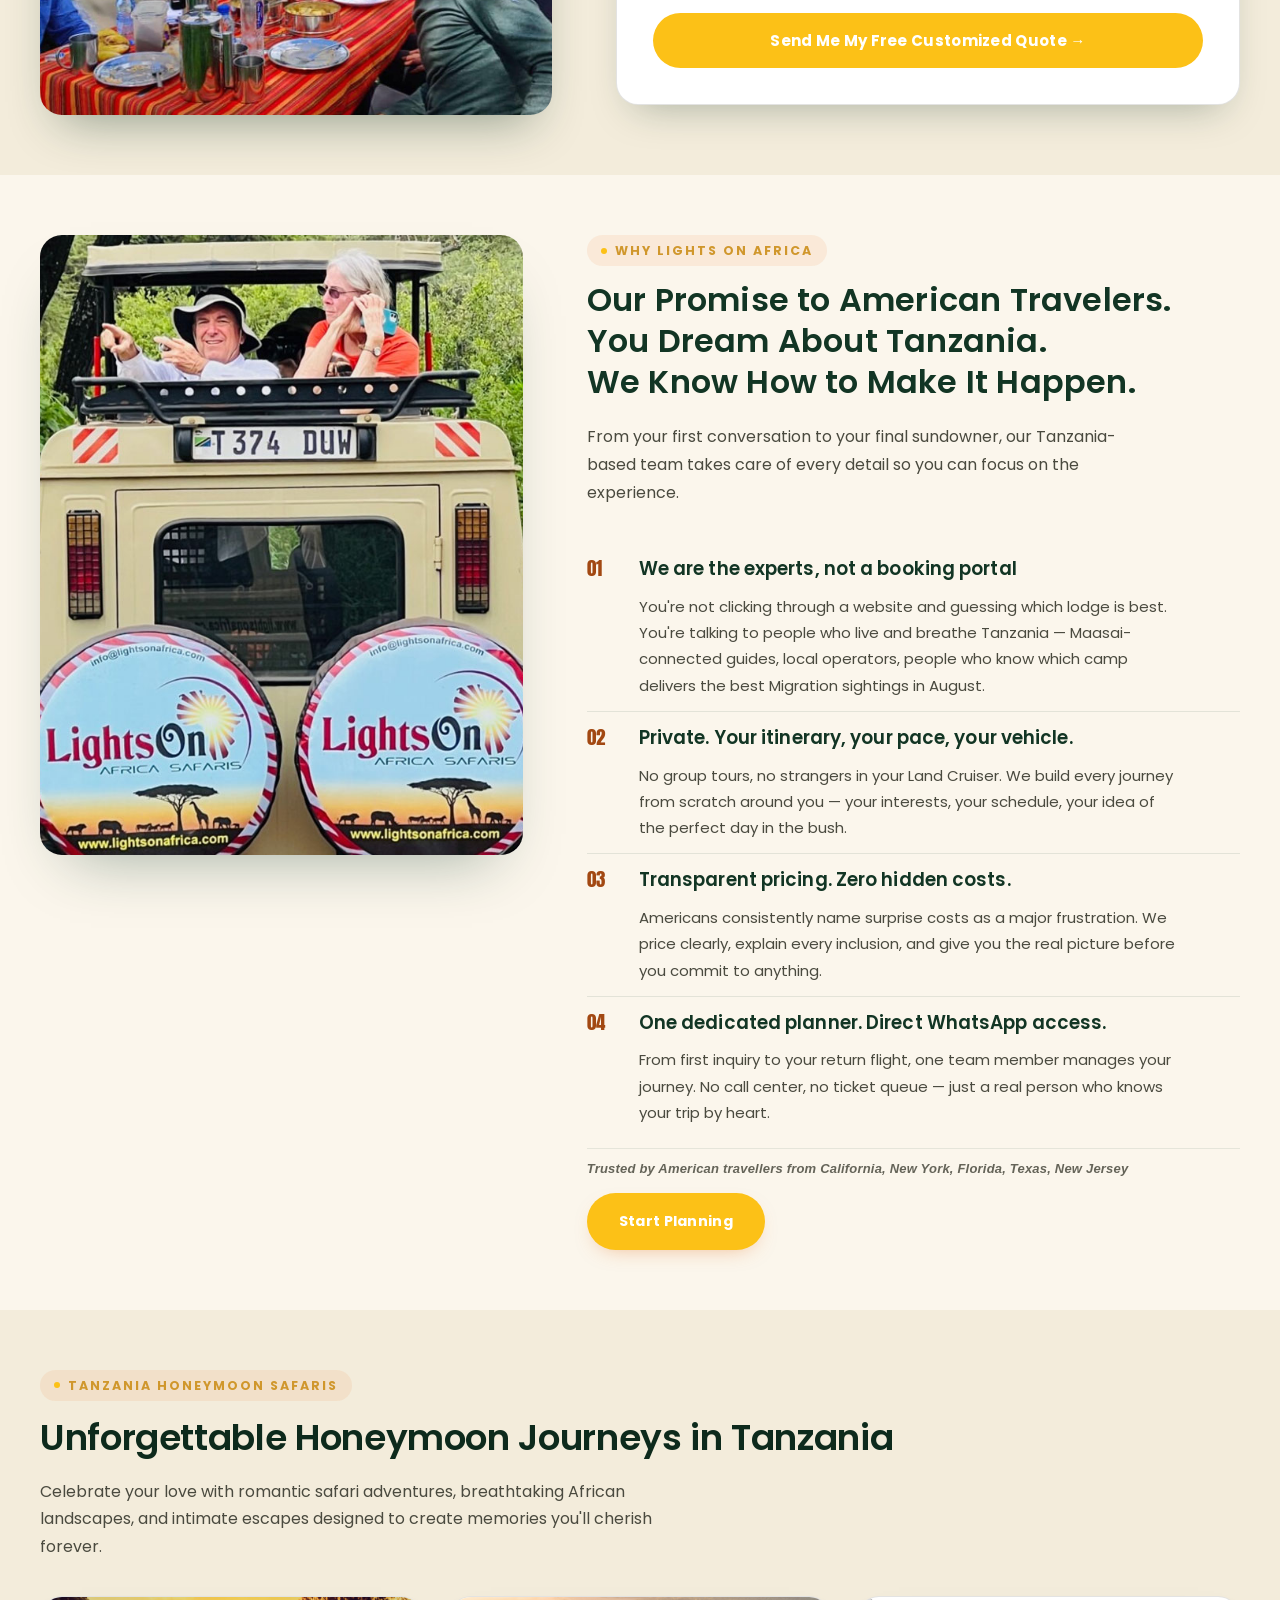
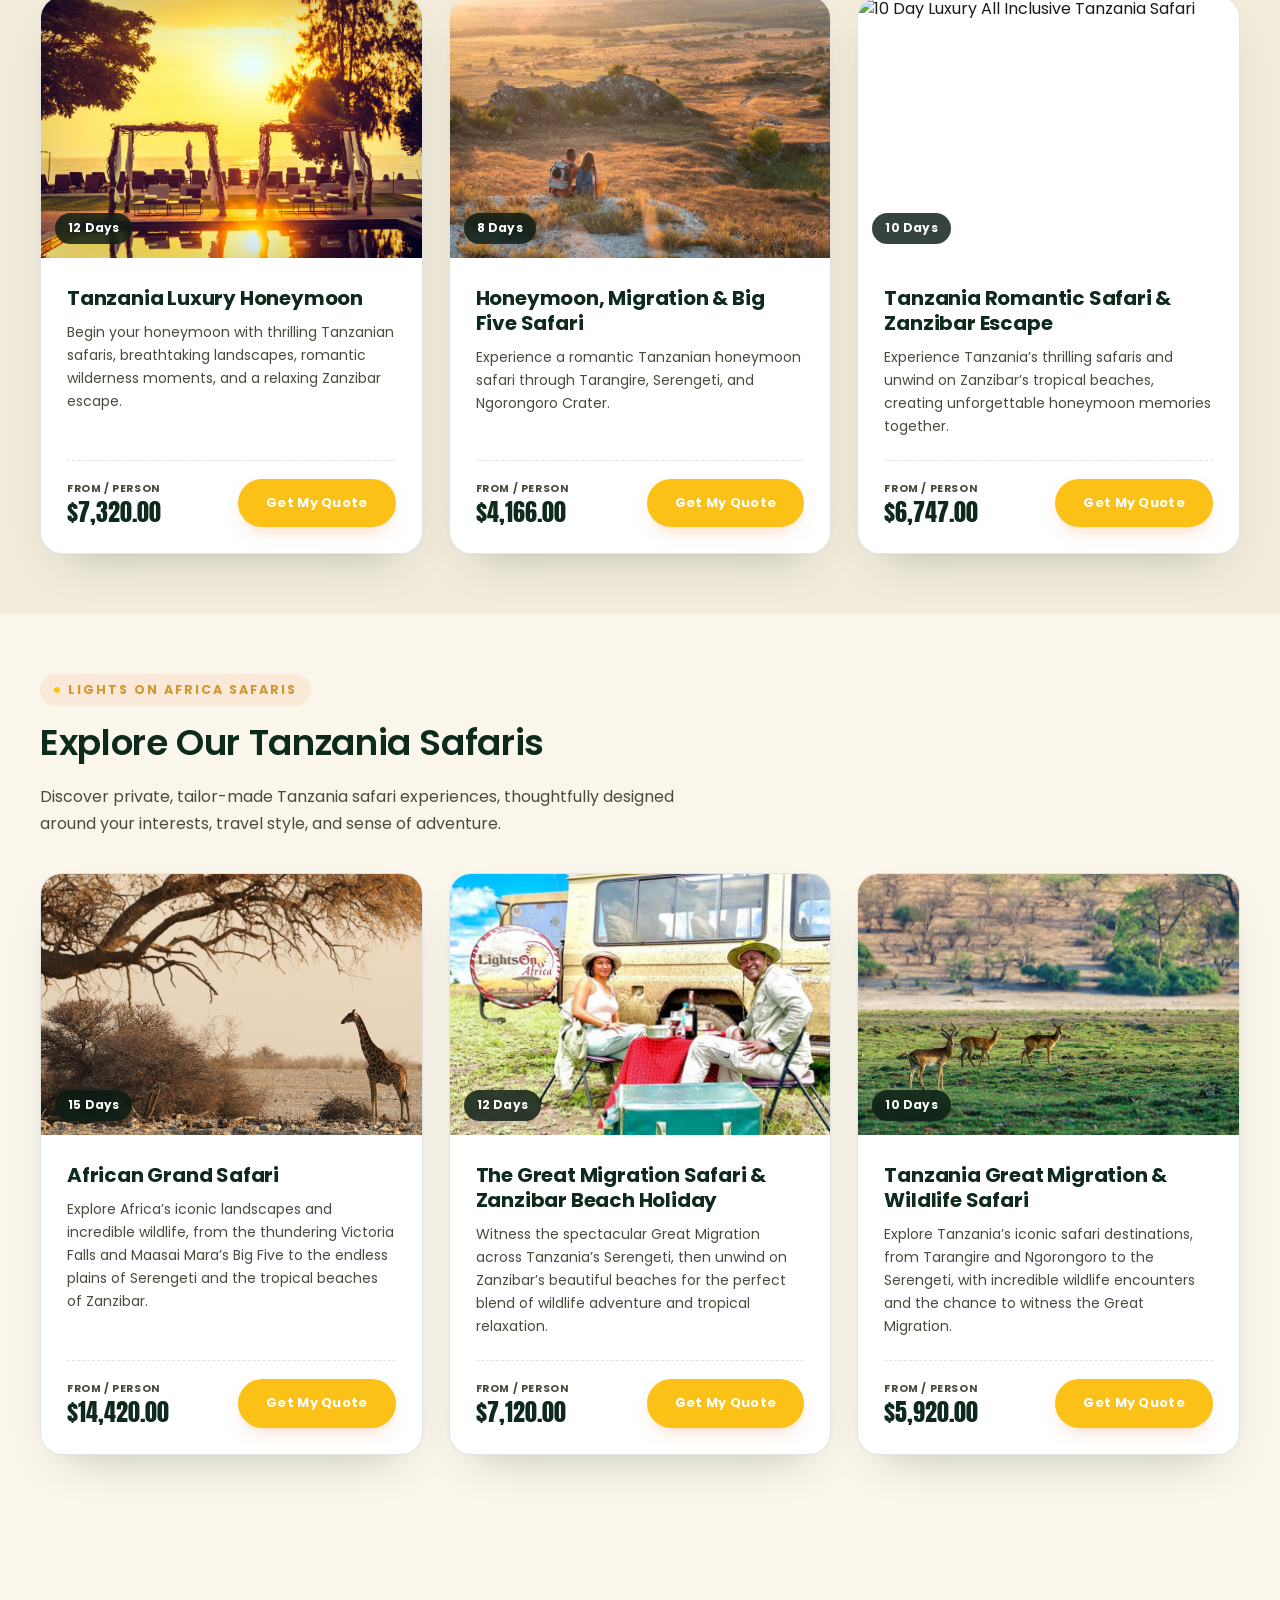
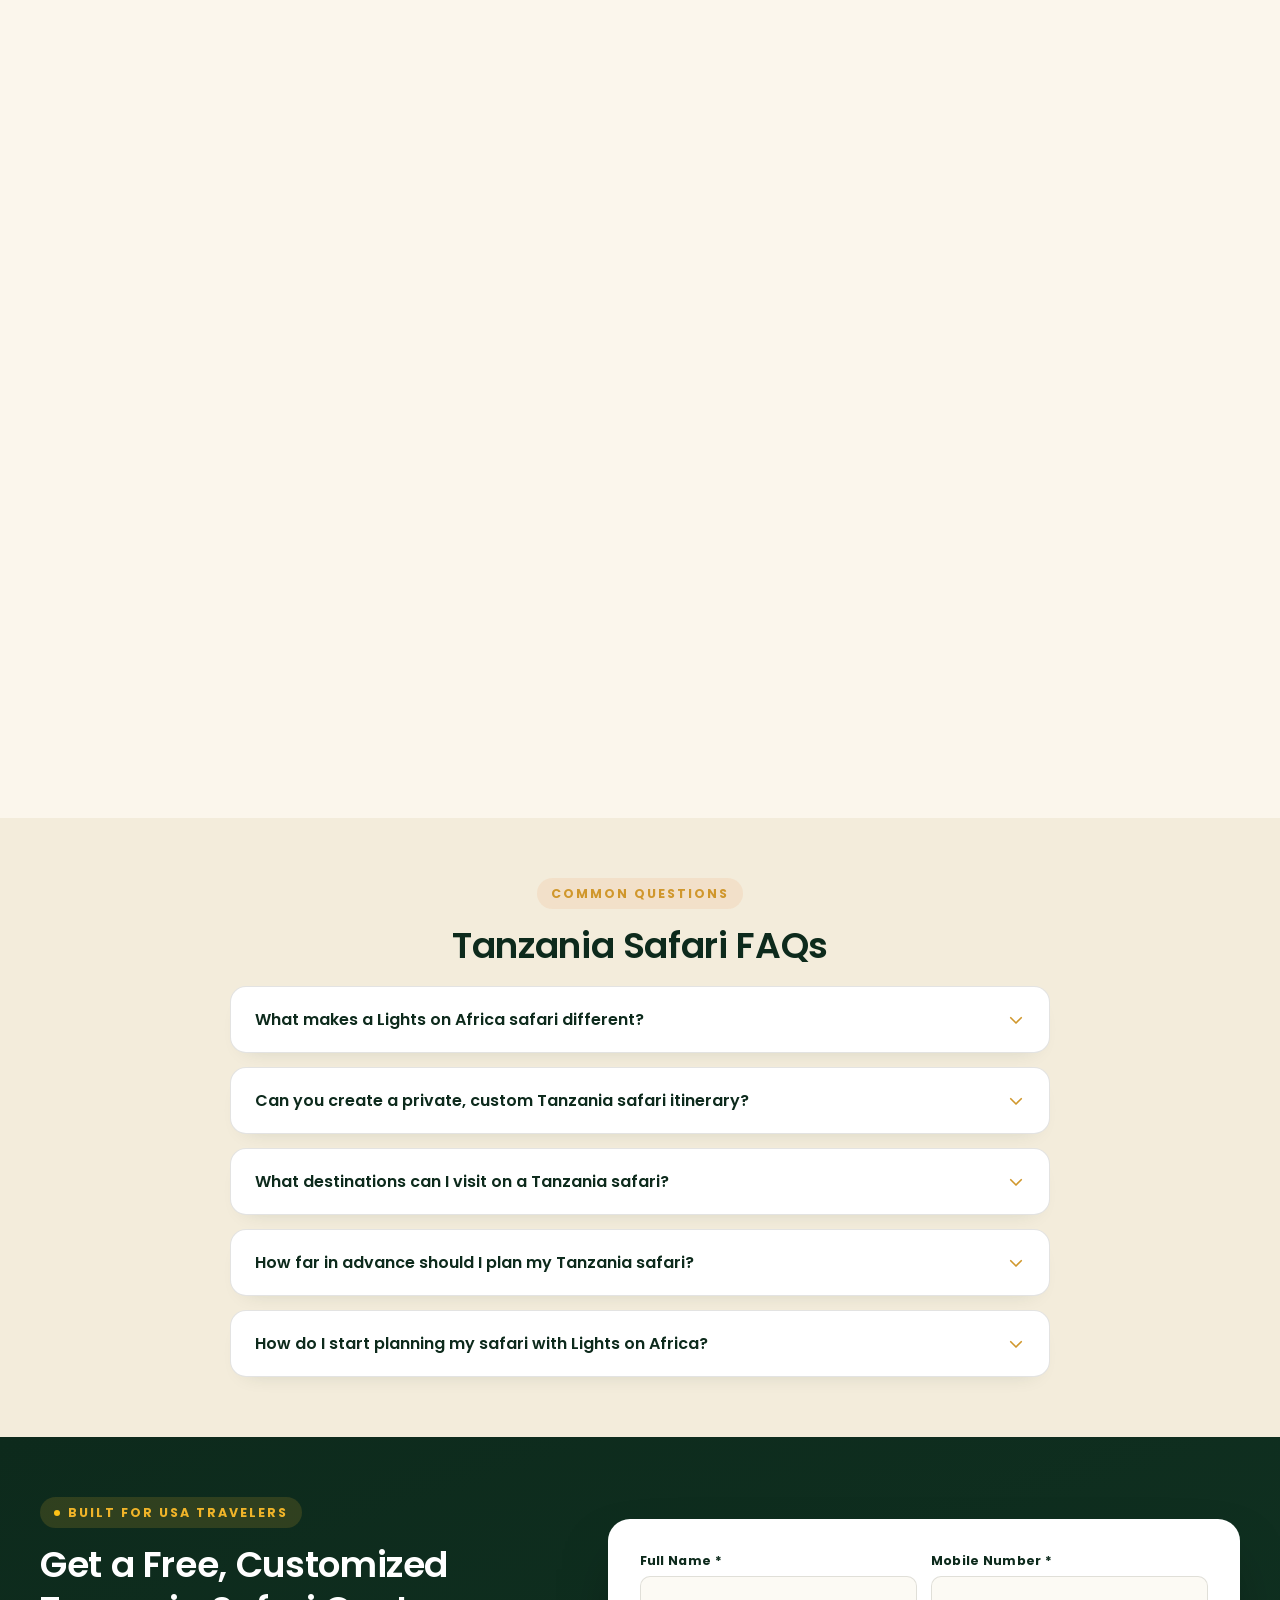
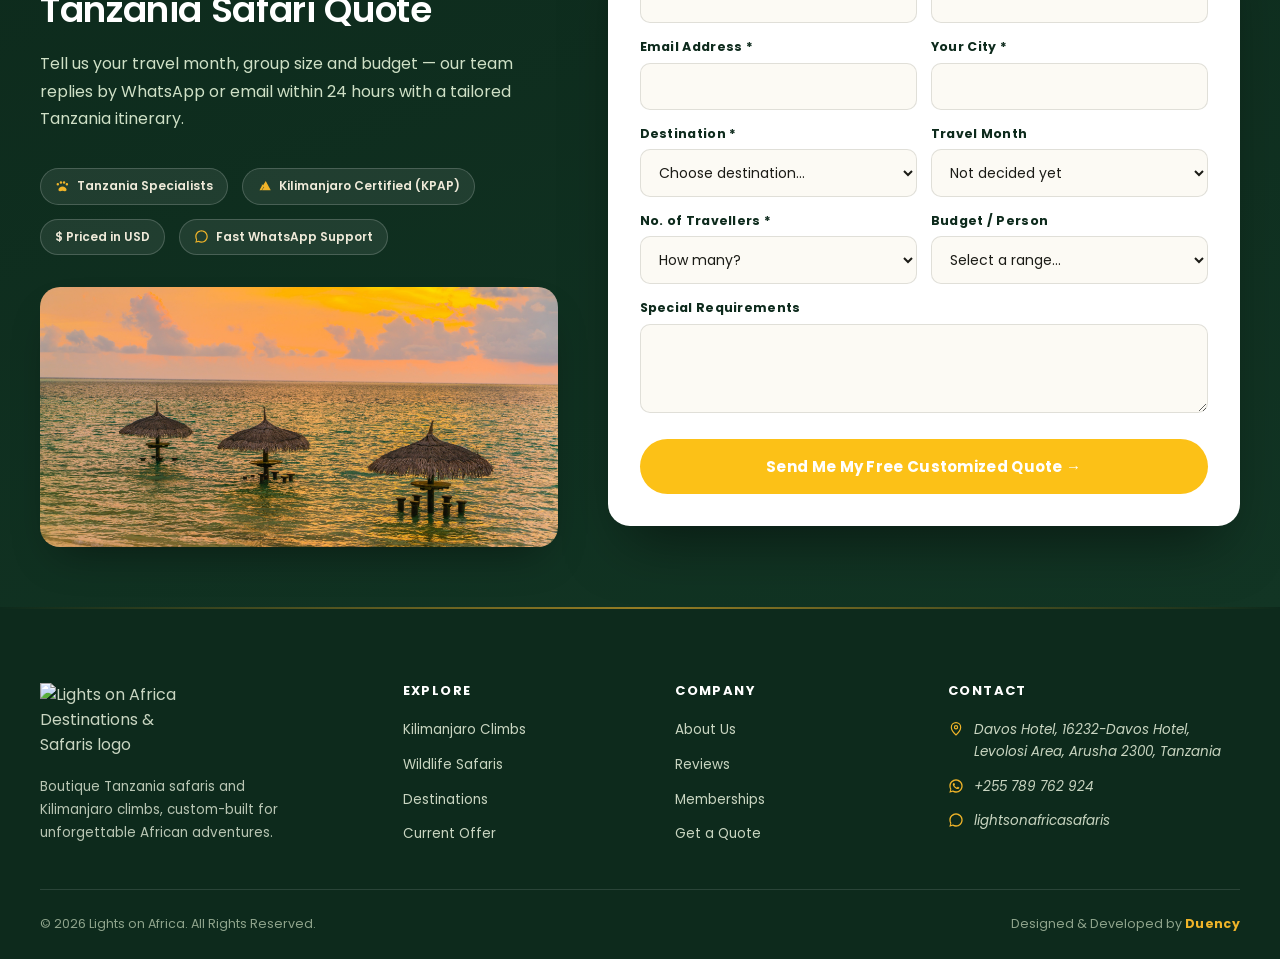
==== commit e5e67ec4: "hide one buttons from hero sections" ====
--- a/index.html
+++ b/index.html
@@ -262,7 +262,7 @@
             </p>
             <div class="cta-row">
               <a class="btn btn-form" href="#quickform">Plan my Tanzania safari</a>
-              <a class="btn btn-outline" href="#packages">Explore safaris</a>
+              <!-- <a class="btn btn-outline" href="#packages">Explore safaris</a> -->
             </div>
           </div>
         </div>
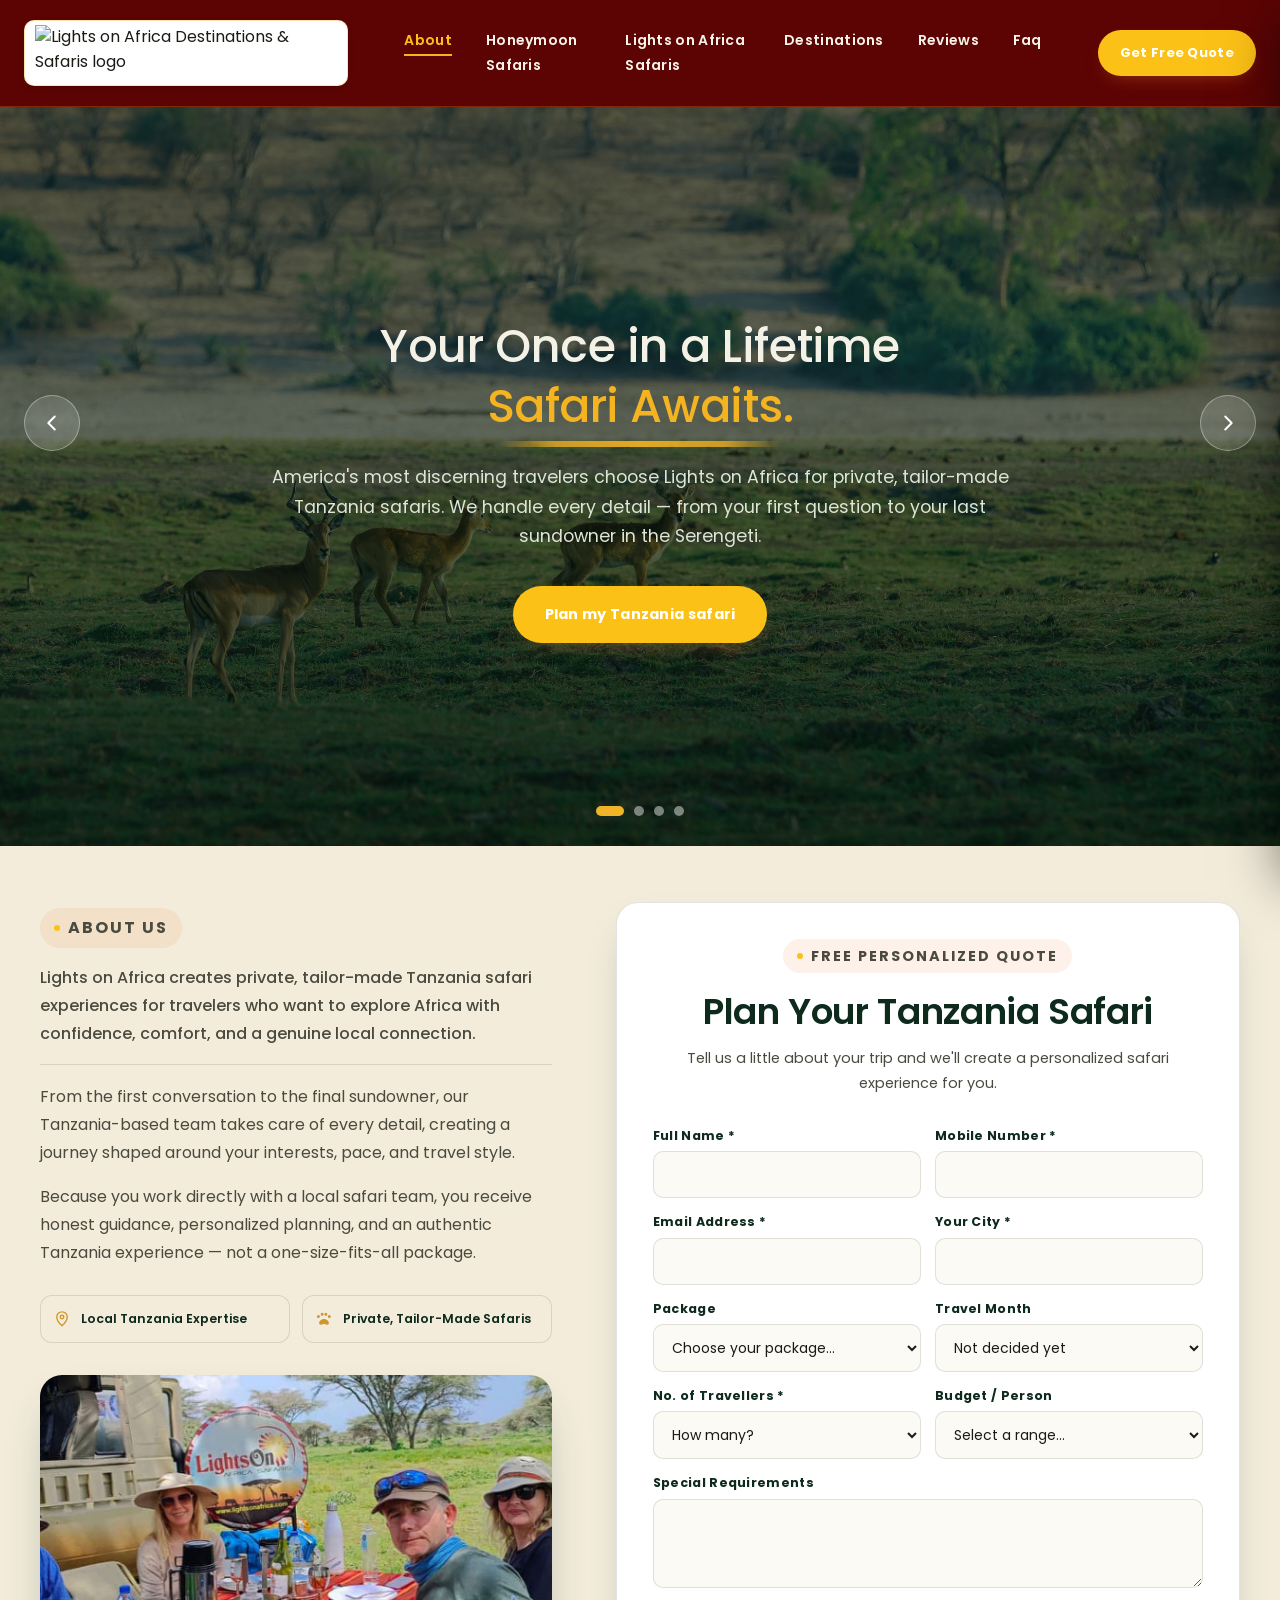
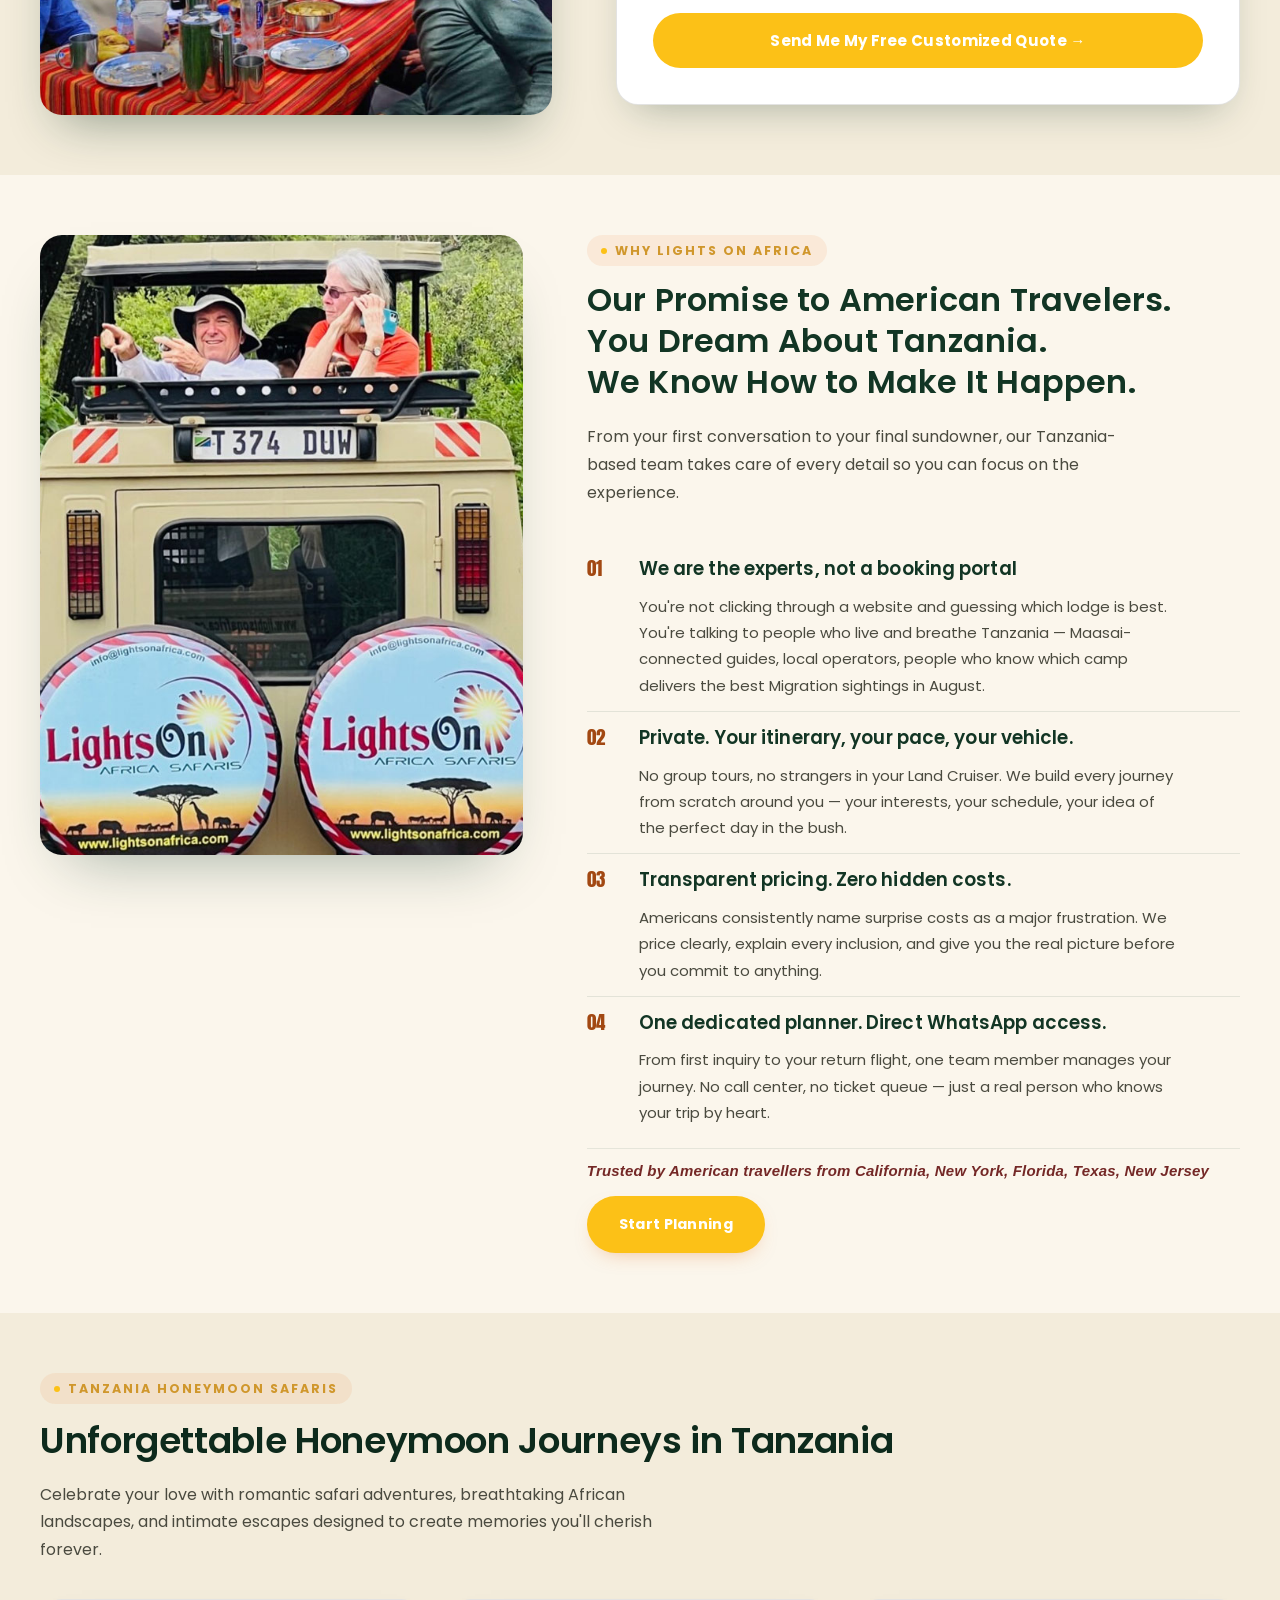
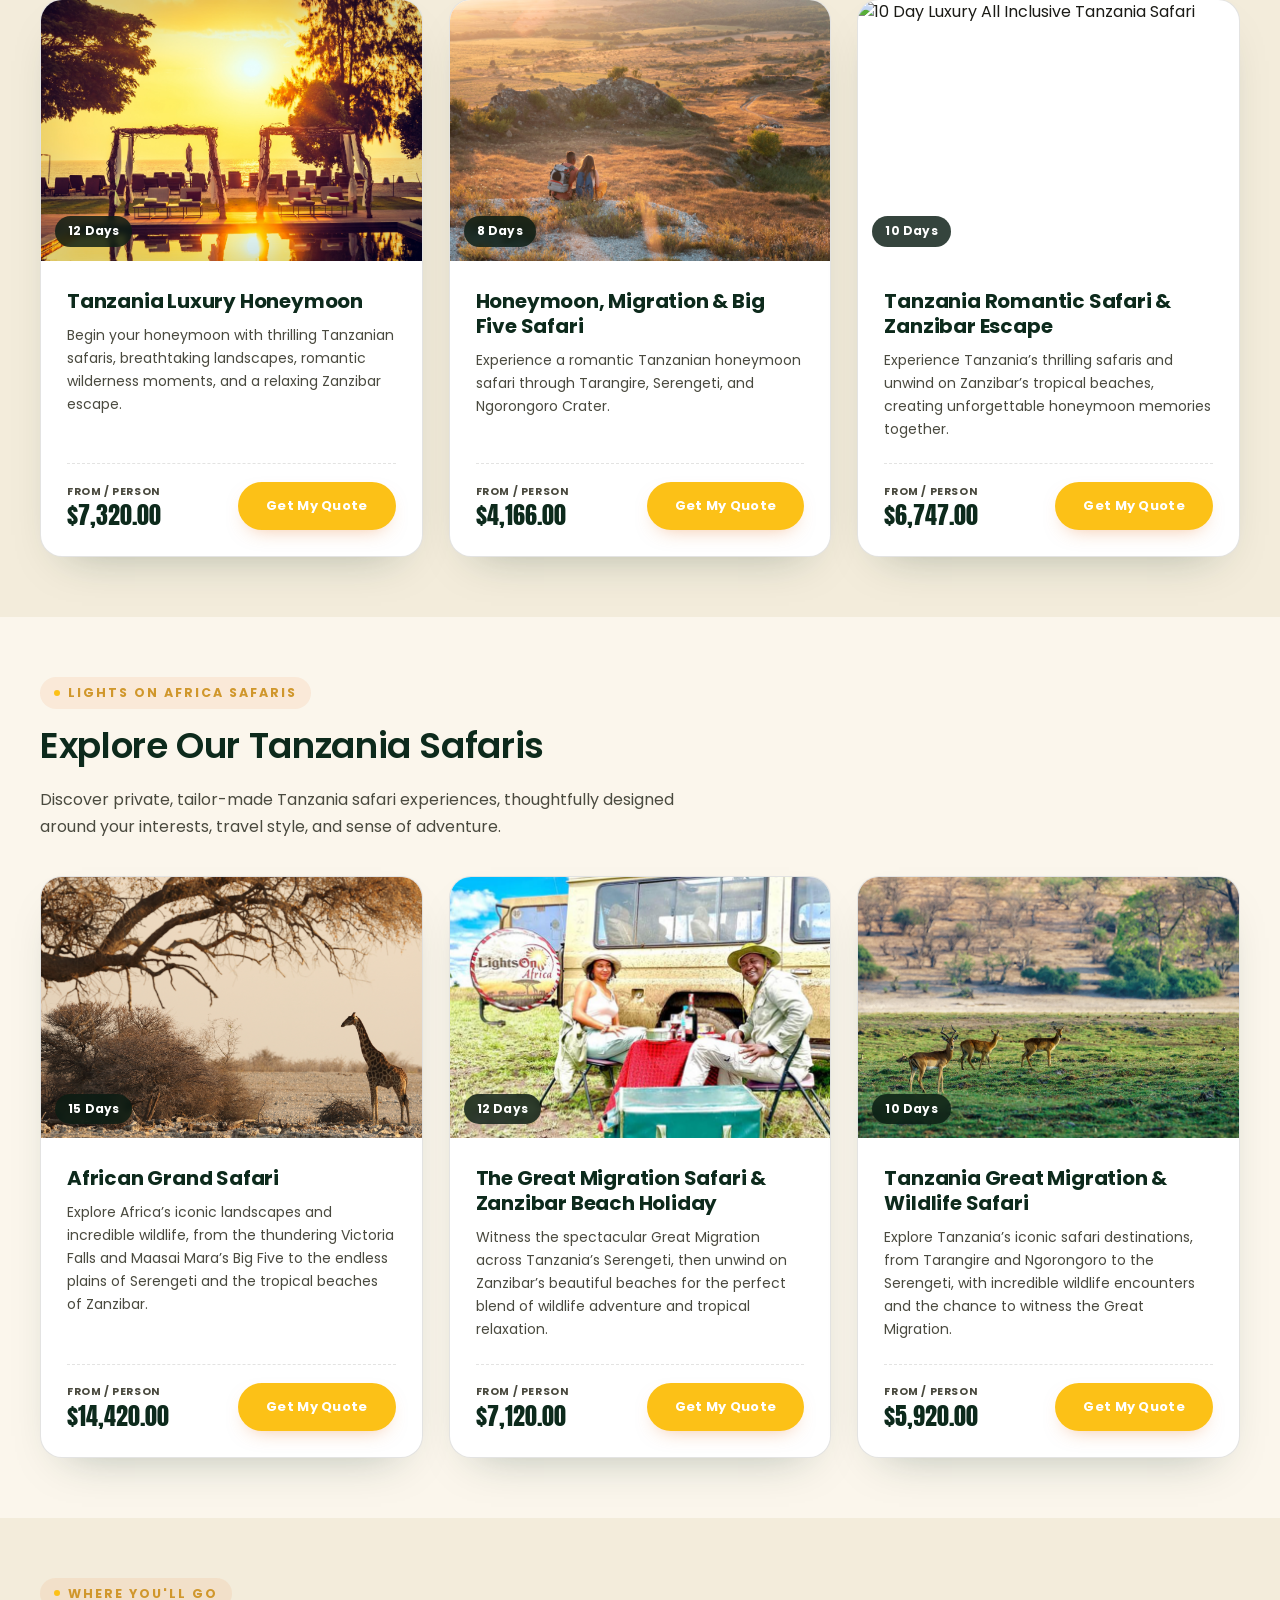
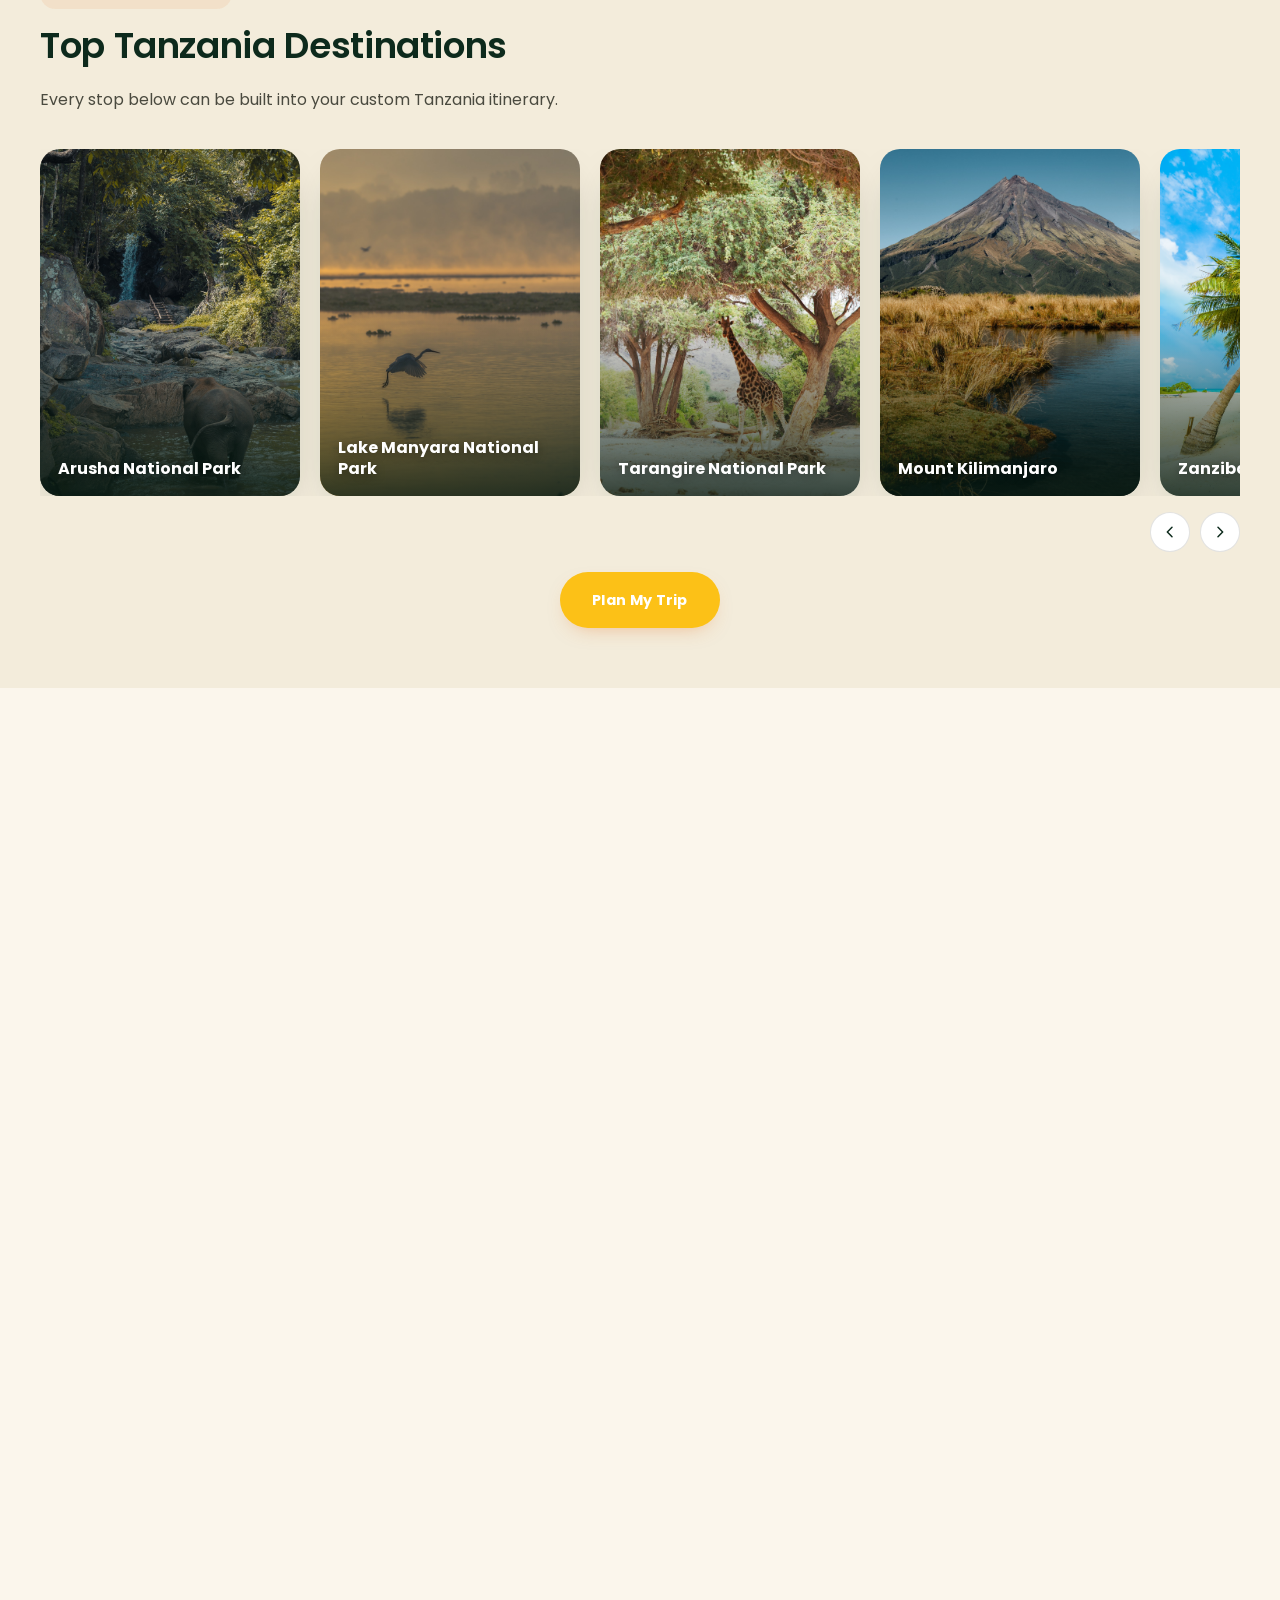
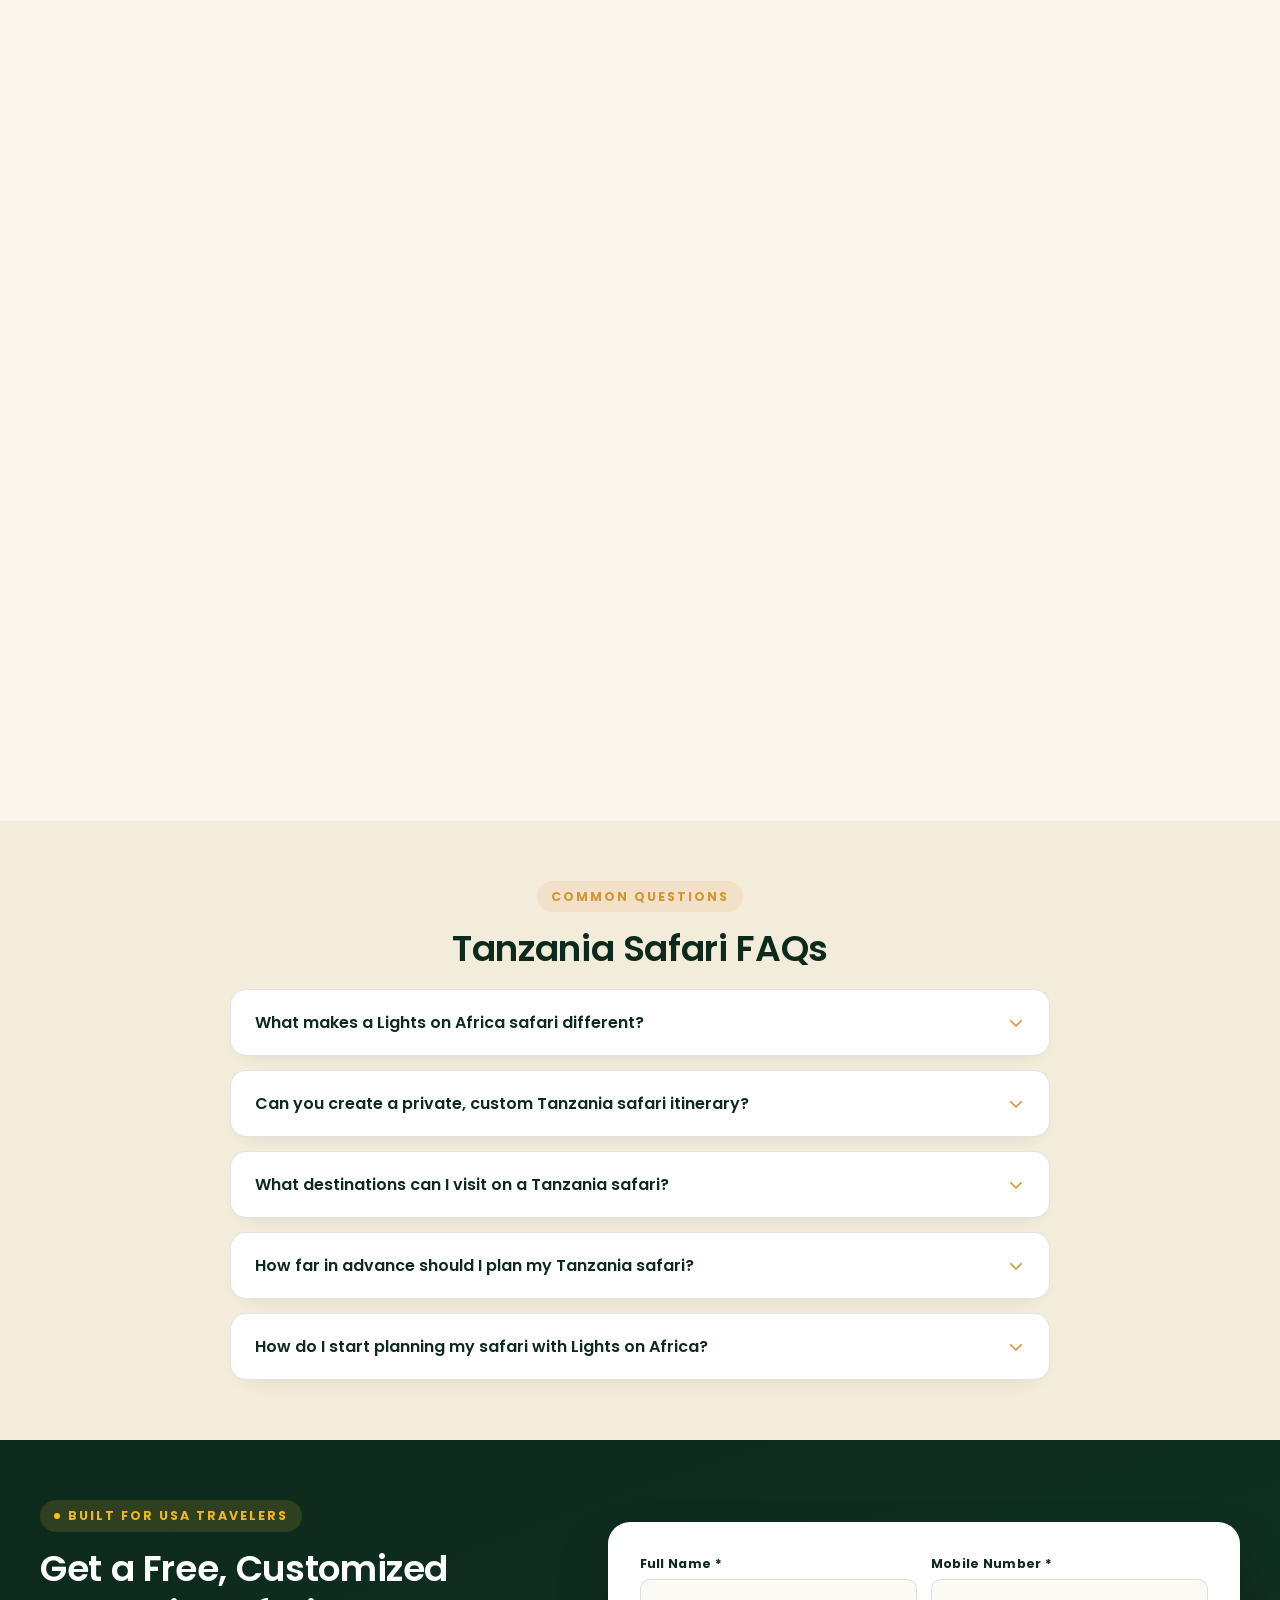
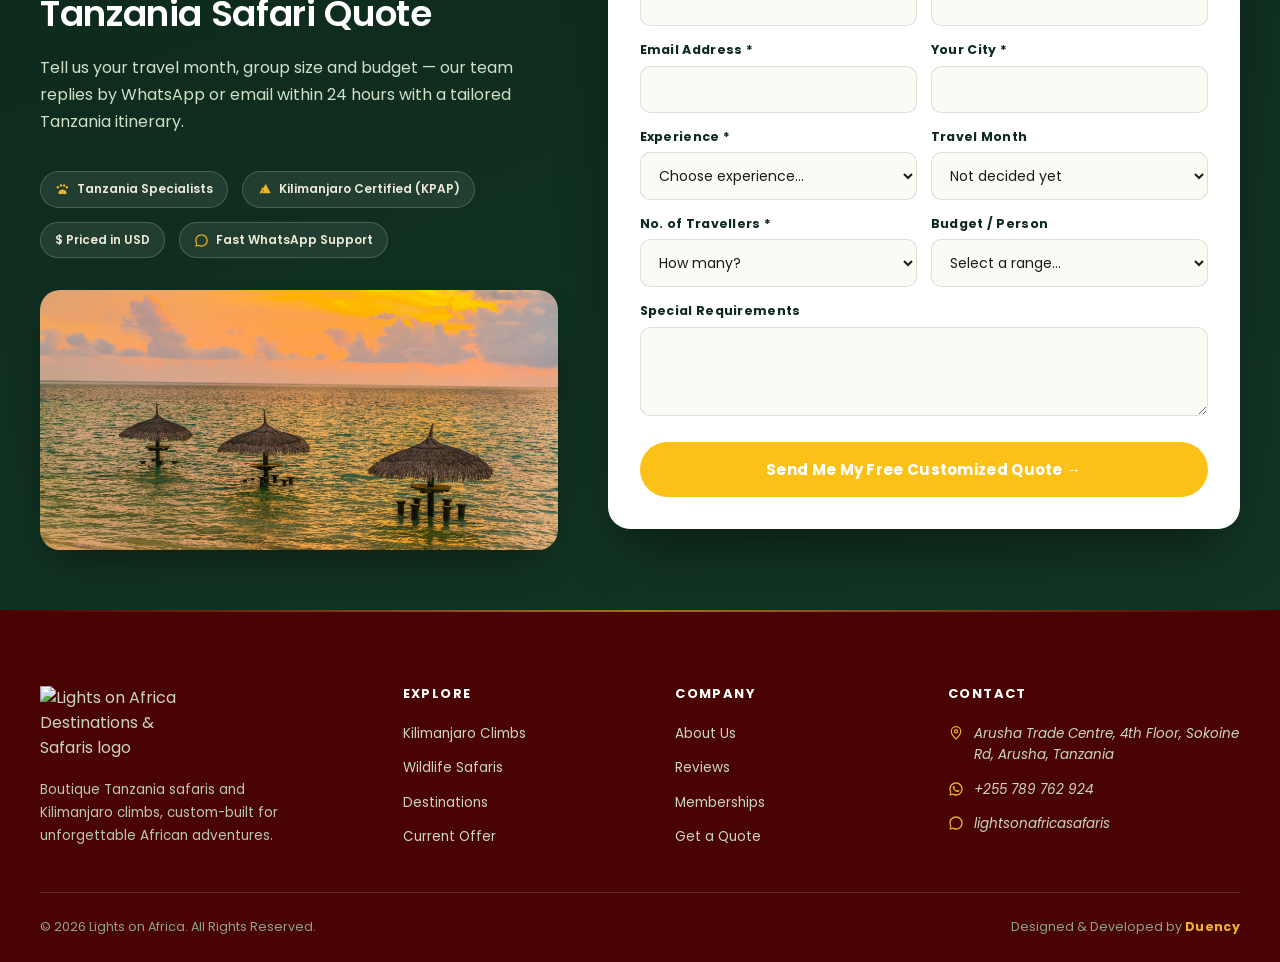
==== commit 5141c82c: "updated footer or form" ====
--- a/index.html
+++ b/index.html
@@ -393,17 +393,17 @@
                 </div>
 
                 <div class="field">
-                  <label for="qf-destination">Destination *</label>
+                  <label for="qf-destination">Package </label>
                   <select id="qf-destination" name="destination" required>
-                    <option value="">Choose destination...</option>
-                    <option>Serengeti National Park</option>
-                    <option>Ngorongoro Crater</option>
-                    <option>Mount Kilimanjaro</option>
-                    <option>Tarangire National Park</option>
-                    <option>Lake Manyara National Park</option>
-                    <option>Zanzibar Island</option>
+                    <option value="">Choose your package...</option>
+                    <option>Tanzania Luxury Honeymoon -  $7,320.00 </option>
+                    <option>Honeymoon, Migration & Big Five Safari -  $4,166.00</option>
+                    <option>Tanzania Romantic Safari & Zanzibar Escape - $6,747.00</option>
+                    <option>African Grand Safari - $14,420.00</option>
+                    <option>Great Migration Safari & Zanzibar Beach Holiday - $7,120.00</option>
+                    <option>Tanzania Great Migration & Wildlife Safari - $5,920.00</option>
                   </select>
-                  <div class="err-msg">Please select a destination</div>
+                  <div class="err-msg">Please select your package</div>
                 </div>
 
                 <div class="field">
@@ -428,12 +428,12 @@
 
                 <div class="field">
                   <label for="qf-budget">Budget / Person</label>
-                  <select id="qf-budget" name="budget">
+                 <select id="qf-budget" name="budget">
                     <option value="">Select a range...</option>
-                    <option>$1,000 – $1,500</option>
-                    <option>$1,500 – $3,000</option>
-                    <option>$3,000 – $5,000</option>
-                    <option>$5,000+</option>
+                    <option>$3000 - $5000</option>
+                    <option>$5000 - $7000</option>
+                    <option>$7000 - $10000</option>
+                    <option>$10000+</option>
                   </select>
                 </div>
 
@@ -716,14 +716,14 @@
                 <div class="dest-card-overlay"></div>
                 <span class="dest-card-name">Arusha National Park</span>
               </article>
-              <article class="dest-card">
+              <!-- <article class="dest-card">
                 <img
                   src="./assets/images/img20.jpg"
                   alt="Great Wildebeest Migration in Tanzania"
                 />
                 <div class="dest-card-overlay"></div>
                 <span class="dest-card-name">Great Wildebeest Migration</span>
-              </article>
+              </article> -->
               <article class="dest-card">
                 <img
                   src="./assets/images/Lake Manyara National Park.jpg"
@@ -1144,17 +1144,15 @@
                   <div class="err-msg">Please enter your city</div>
                 </div>
                 <div class="field">
-                  <label for="mq-destination">Destination *</label>
+                  <label for="mq-destination">Experience *</label>
                   <select id="mq-destination" name="destination" required>
-                    <option value="">Choose destination...</option>
-                    <option>Serengeti National Park</option>
-                    <option>Ngorongoro Crater</option>
-                    <option>Mount Kilimanjaro</option>
-                    <option>Tarangire National Park</option>
-                    <option>Lake Manyara National Park</option>
-                    <option>Zanzibar Island</option>
+                    <option value="">Choose experience...</option>
+                    <option>Wildlife Safaris</option>
+                    <option>Mount Kilimanjaro Trekking</option>
+                    <option>Zanzibar Beaches</option>
+                    
                   </select>
-                  <div class="err-msg">Please select a destination</div>
+                  <div class="err-msg">Please select Experiences</div>
                 </div>
                 <div class="field">
                   <label for="mq-month">Travel Month</label>
@@ -1176,13 +1174,20 @@
                 </div>
                 <div class="field">
                   <label for="mq-budget">Budget / Person</label>
-                  <select id="mq-budget" name="budget">
+                  <!-- <select id="mq-budget" name="budget">
                     <option value="">Select a range...</option>
 
                     <option>$1,000 – $1,500</option>
                     <option>$1,500 – $3,000</option>
                     <option>$3,000 – $5,000</option>
                     <option>$5,000+</option>
+                  </select> -->
+                   <select id="mq-budget" name="budget">
+                    <option value="">Select a range...</option>
+                    <option>$3000 - $5000</option>
+                    <option>$5000 - $7000</option>
+                    <option>$7000 - $10000</option>
+                    <option>$10000+</option>
                   </select>
                 </div>
                 <div class="field full">
@@ -1249,8 +1254,7 @@
                   <svg class="icon" aria-hidden="true">
                     <use href="#icon-pin"></use></svg
                   ><span>
-                    Davos Hotel, 16232-Davos Hotel, Levolosi Area, Arusha 2300,
-                    Tanzania
+                   Arusha Trade Centre, 4th Floor, Sokoine Rd, Arusha, Tanzania
                   </span>
                 </li>
                 <li>
--- a/assets/css/style.css
+++ b/assets/css/style.css
@@ -1492,8 +1492,10 @@
   max-width: 540px;
 }
 .why-trusted {
-  font-size: 13px;
+  font-size: 15px;
   color: var(--ink-soft);
+  /* color: var(--ink-soft); */
+  color:#5c0404;
   opacity: 0.85;
   font-style: italic;
   letter-spacing: 0.2px;
@@ -1879,7 +1881,8 @@
 /* ---------- Footer ---------- */
 .site-footer {
   position: relative;
-  background: var(--forest-3);
+  /* background: var(--forest-3); */
+  background: #4a0303;
   color: #c9d5c1;
   padding: 76px 0 26px;
 }
